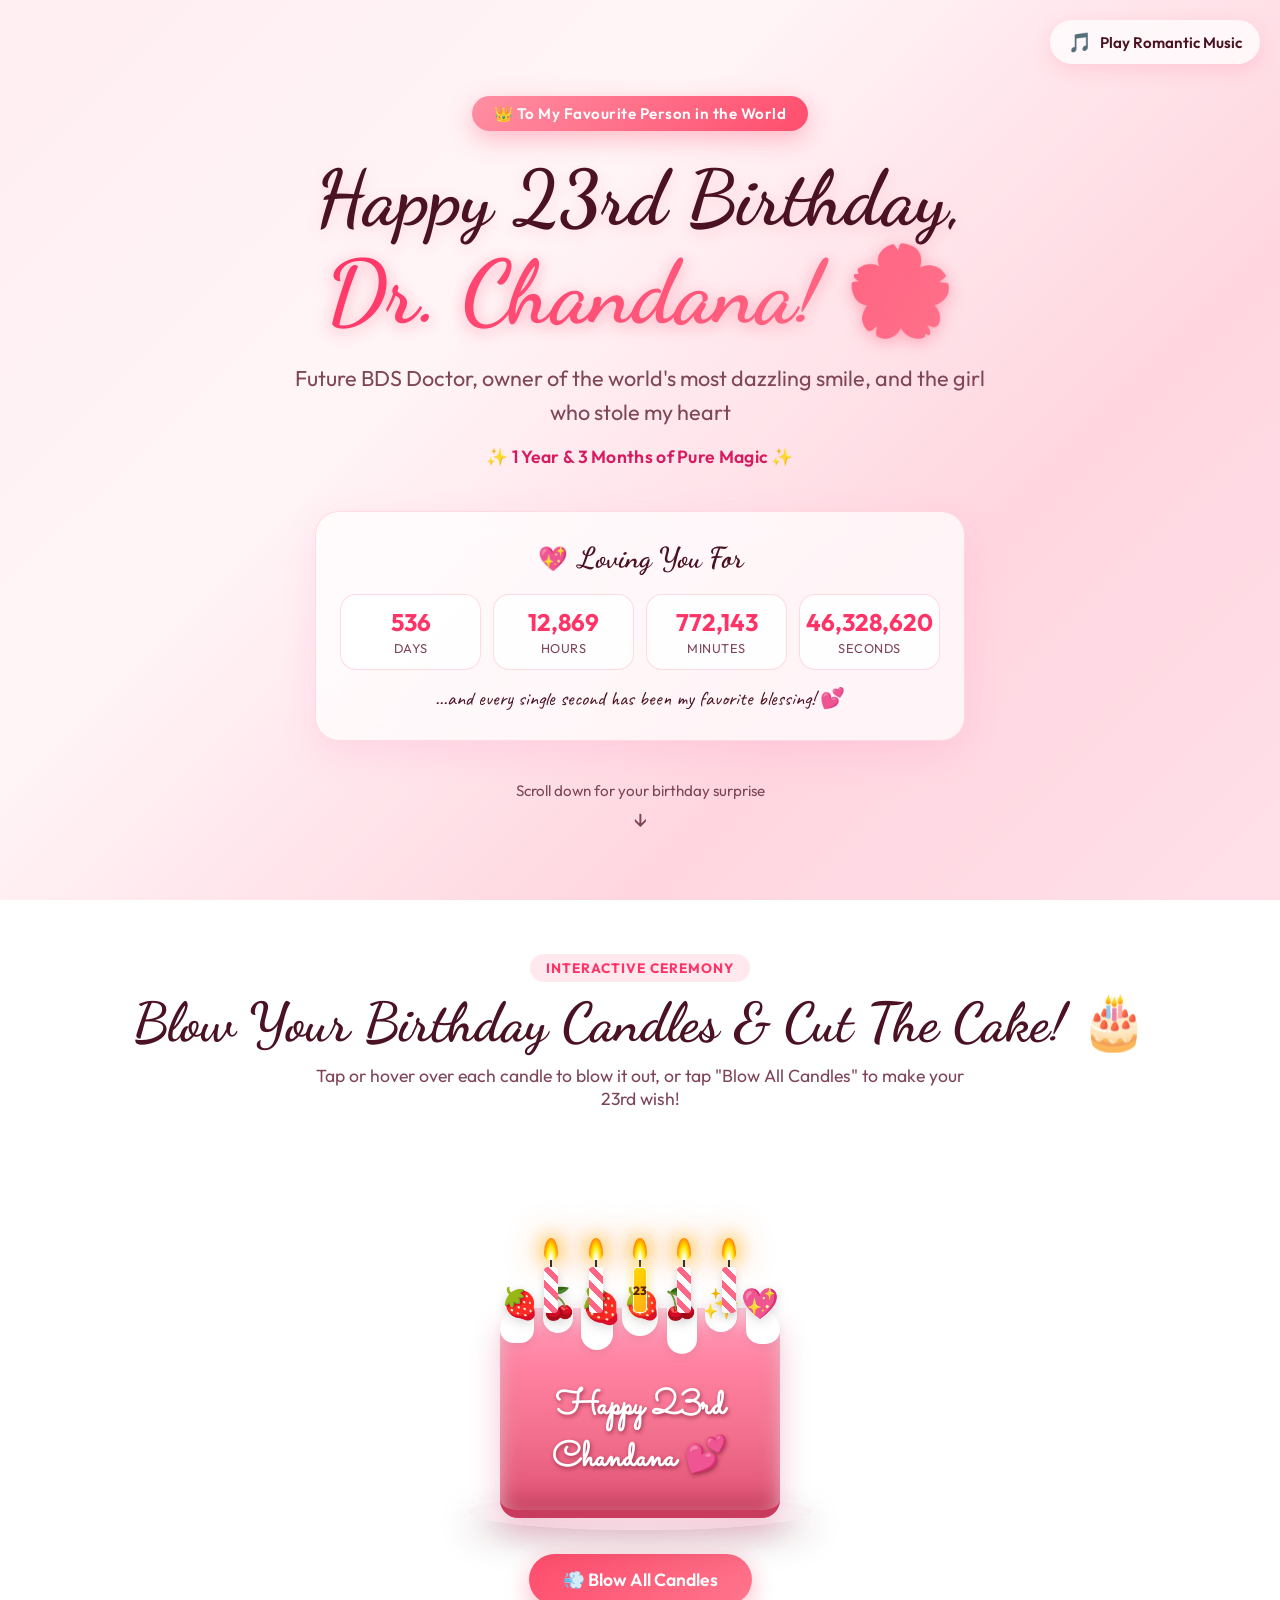
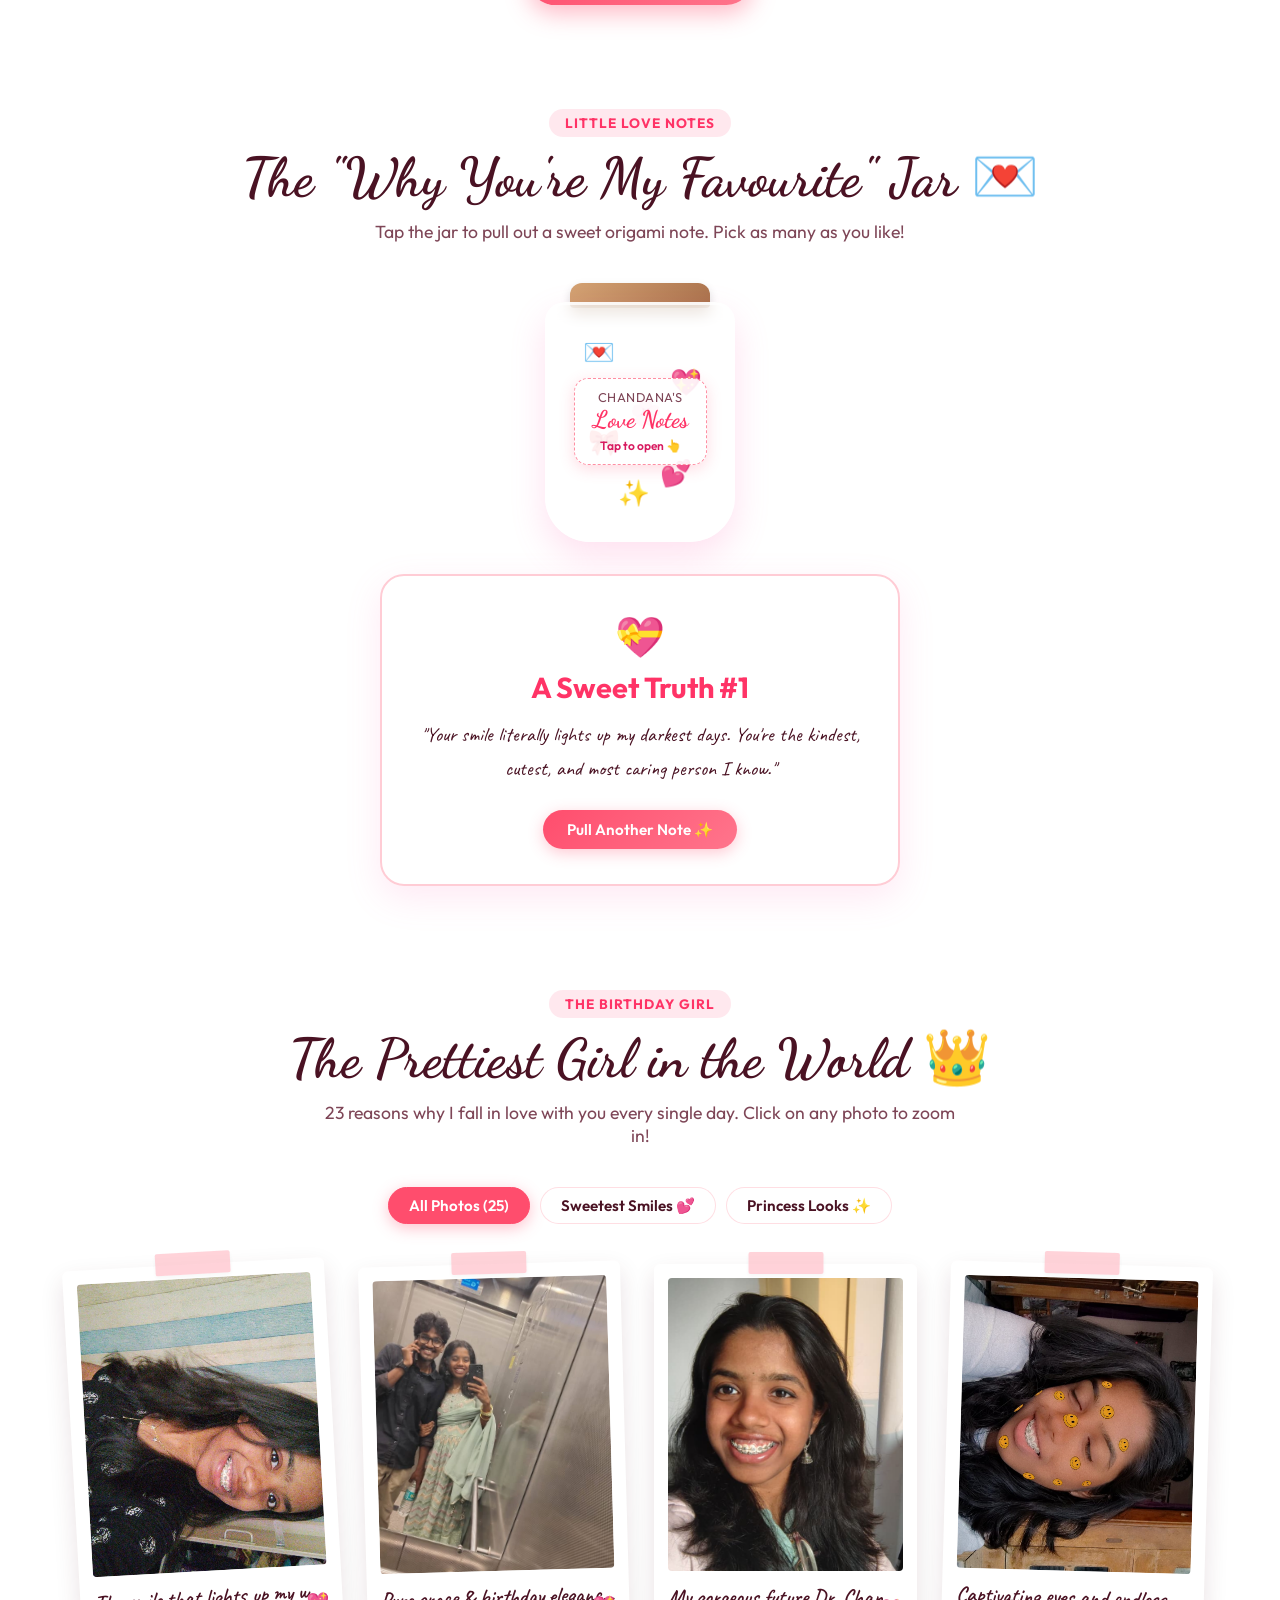
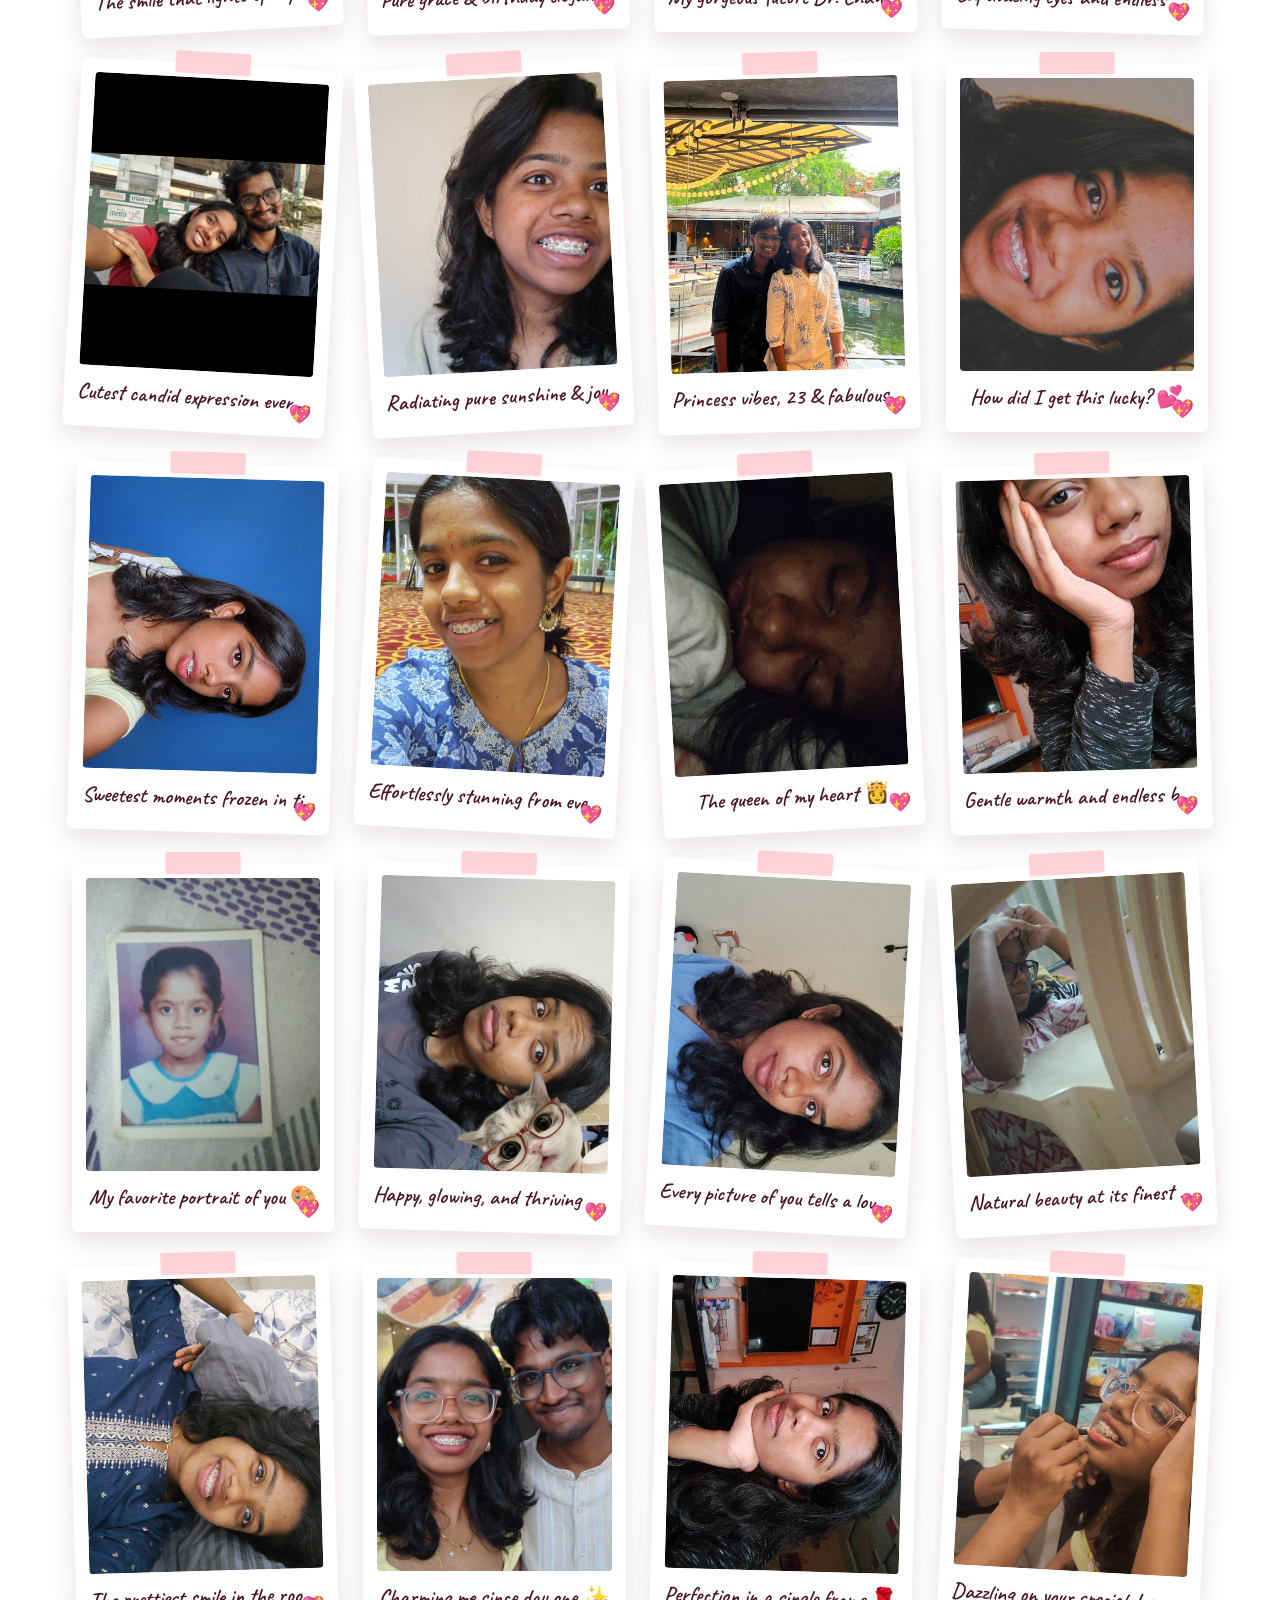
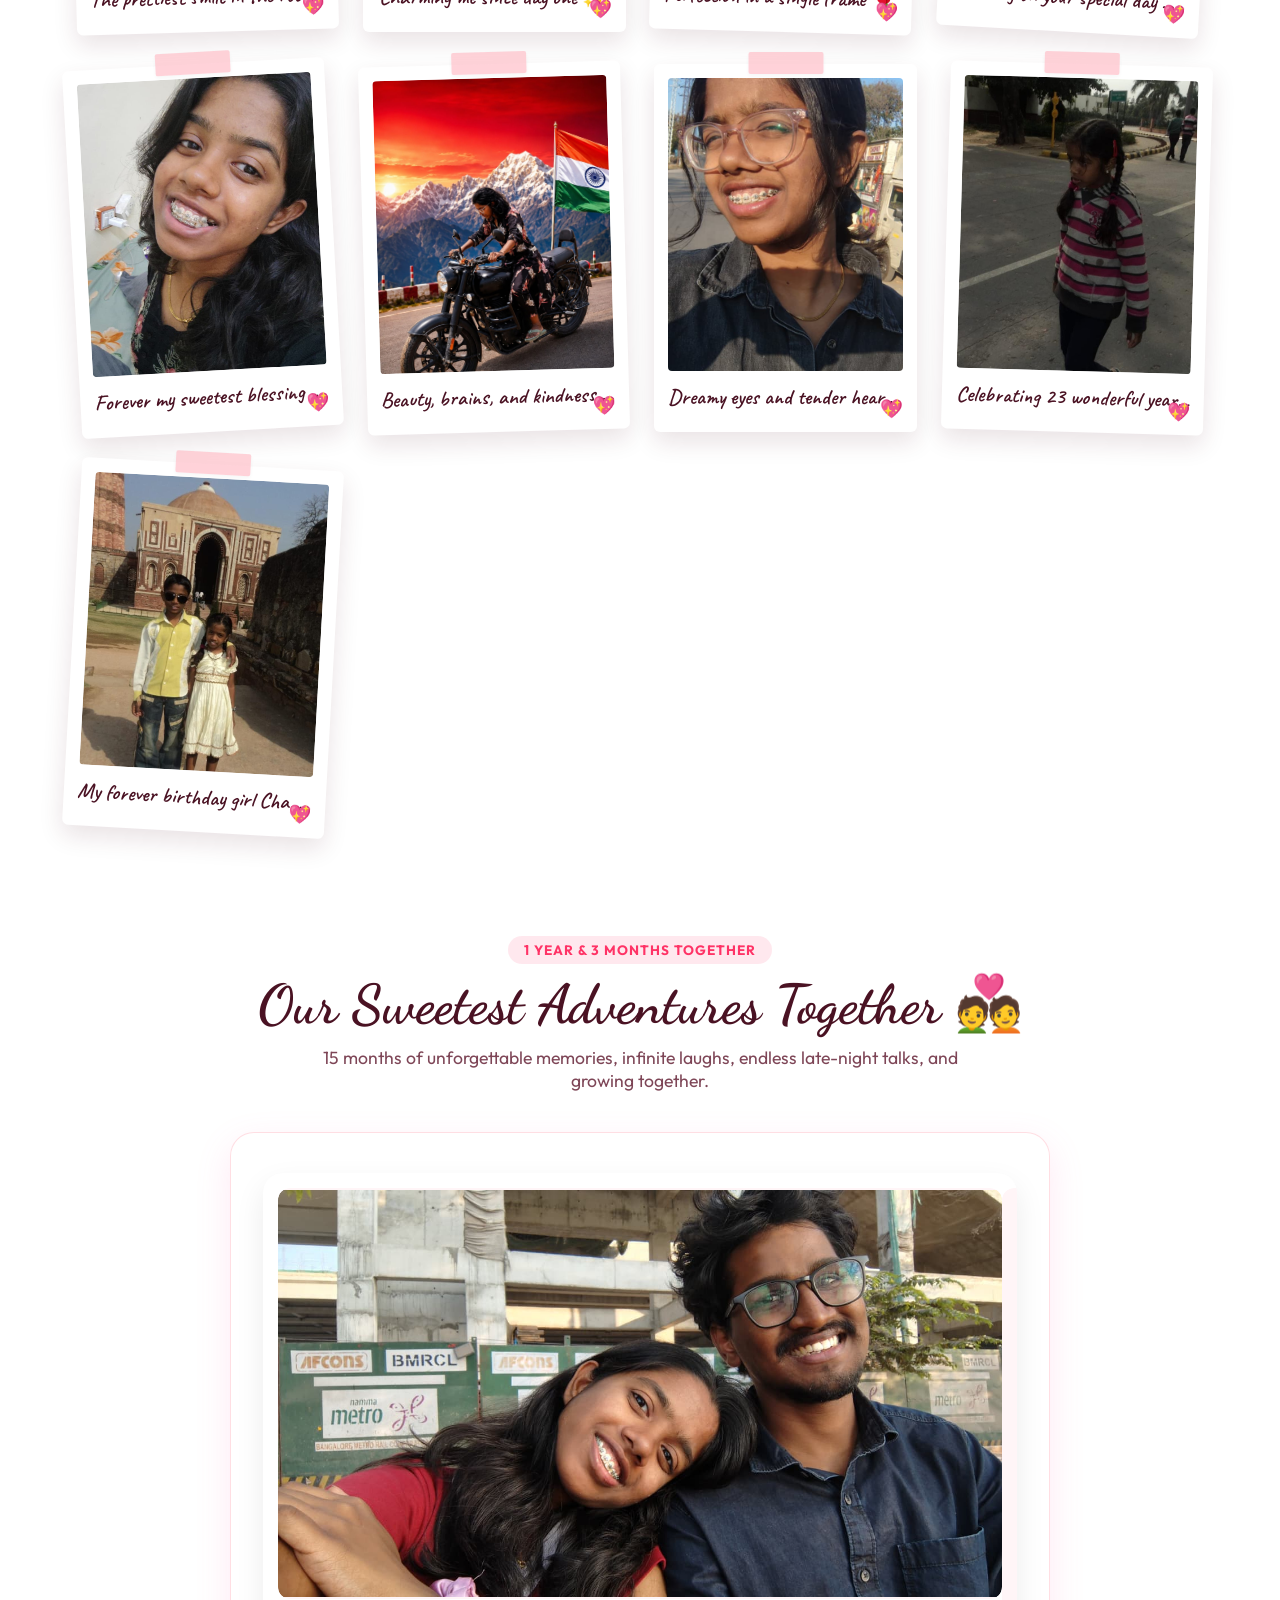
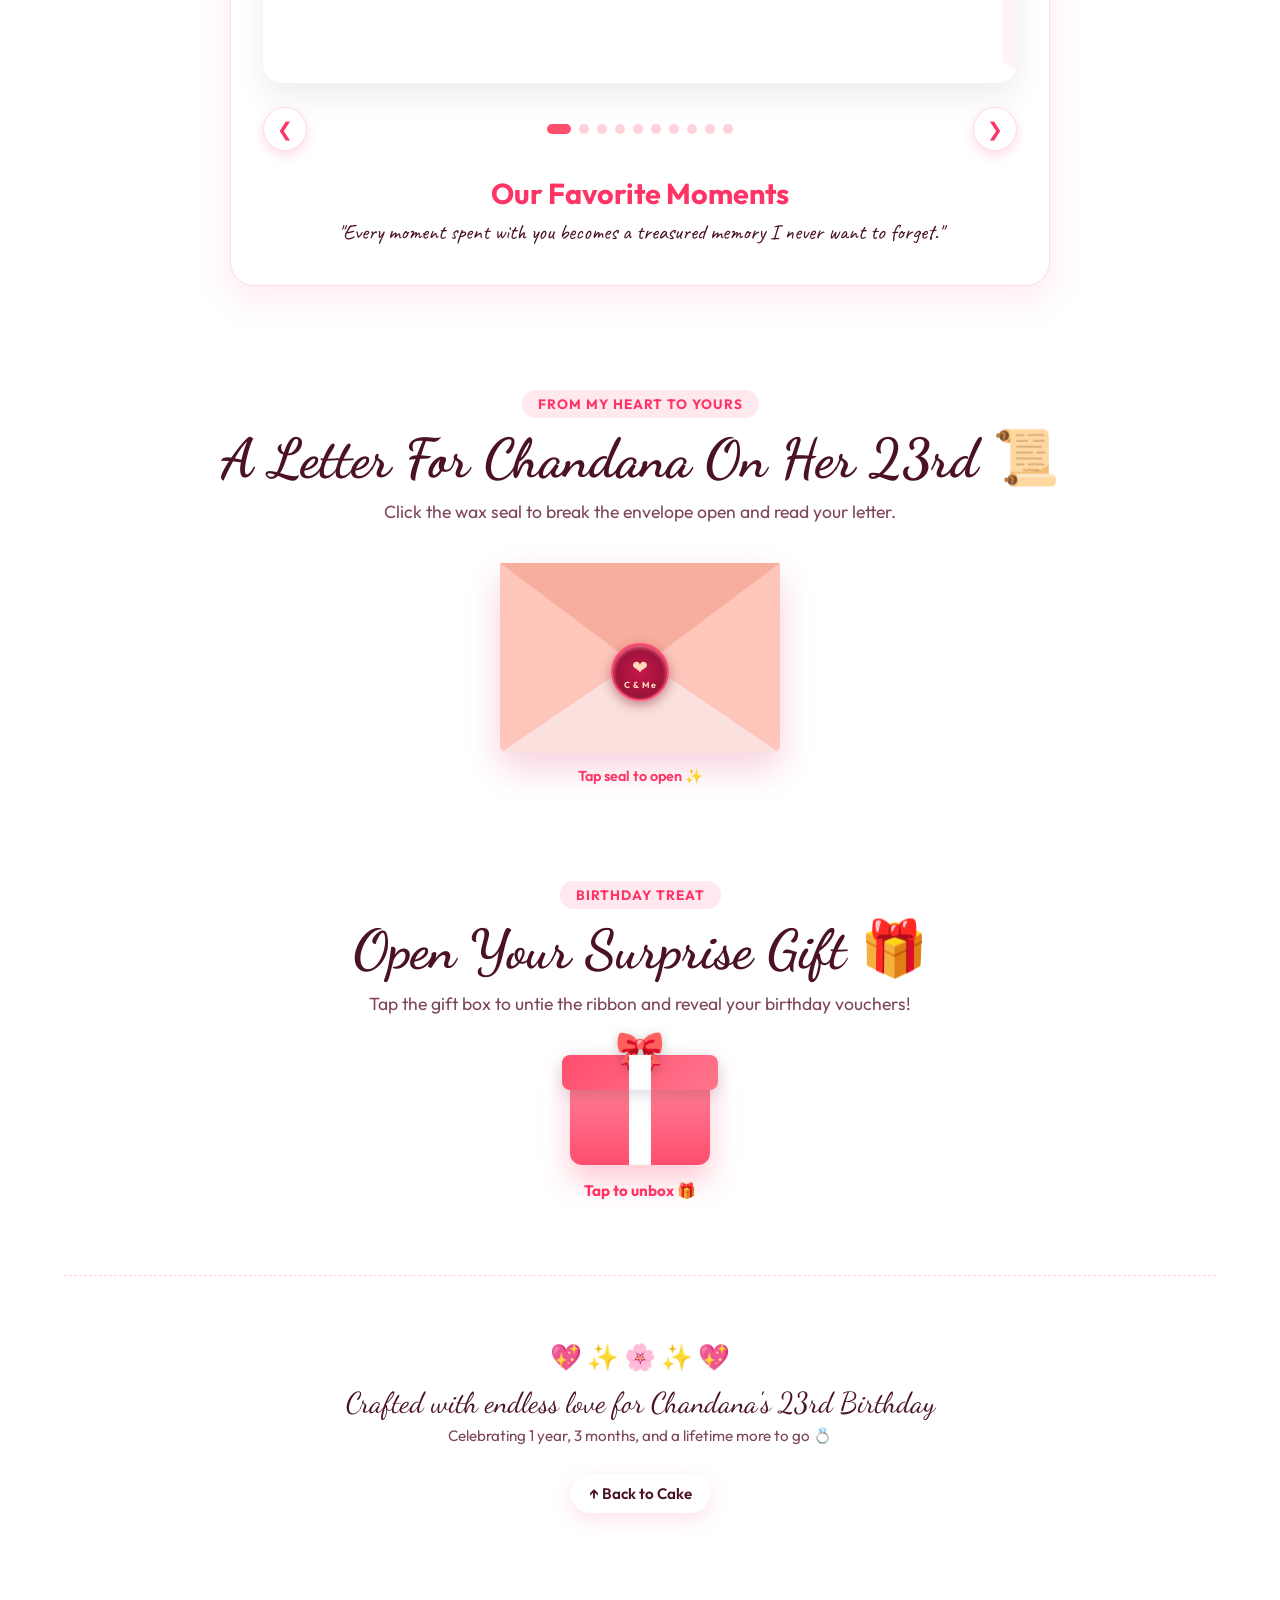
==== index.html @ 5a769150 "Add Chandana 23rd birthday interactive celebration website and assets" ====
<!DOCTYPE html>
<html lang="en">
<head>
  <meta charset="UTF-8">
  <meta name="viewport" content="width=device-width, initial-scale=1.0">
  <title>Happy 23rd Birthday Chandana! ✨ With All My Love</title>
  <meta name="description" content="A magical, romantic 23rd birthday celebration for Chandana - BDS 3rd Year, the prettiest girl with the sweetest smile.">
  <link rel="icon" href="data:image/svg+xml,<svg xmlns=%22http://www.w3.org/2000/svg%22 viewBox=%220 0 100 100%22><text y=%22.9em%22 font-size=%2290%22>🎂</text></svg>">
  
  <!-- Google Fonts for romantic typography -->
  <link rel="preconnect" href="https://fonts.googleapis.com">
  <link rel="preconnect" href="https://fonts.gstatic.com" crossorigin>
  <link href="https://fonts.googleapis.com/css2?family=Caveat:wght@600;700&family=Dancing+Script:wght@600;700&family=Outfit:wght@300;400;500;600;700&family=Sacramento&display=swap" rel="stylesheet">

  <link rel="stylesheet" href="style.css">
</head>
<body>
  <!-- Floating background particles canvas -->
  <canvas id="sparkle-canvas"></canvas>
  <canvas id="fireworks-canvas"></canvas>
  <canvas id="confetti-canvas"></canvas>

  <!-- Ambient Audio Controls -->
  <div class="audio-control-container">
    <button id="music-toggle-btn" class="glow-btn glass-pill" aria-label="Toggle Romantic Music">
      <span class="music-icon">🎵</span>
      <span id="music-btn-text">Play Romantic Music</span>
    </button>
  </div>

  <!-- Main Container -->
  <div class="page-wrapper">
    
    <!-- Hero Section -->
    <header class="hero-section text-center">
      <div class="floating-badge animate-bounce">
        <span>👑 To My Favourite Person in the World</span>
      </div>
      <h1 class="romantic-title">Happy 23rd Birthday,<br><span class="highlight-name">Dr. Chandana! 🌸</span></h1>
      <p class="subtitle">
        Future BDS Doctor, owner of the world's most dazzling smile, and the girl who stole my heart 
        <span class="together-pill">✨ 1 Year & 3 Months of Pure Magic ✨</span>
      </p>

      <!-- Love Counter -->
      <div class="counter-card glass-card">
        <div class="counter-header">
          <span class="heart-pulse">💖</span>
          <h3>Loving You For</h3>
        </div>
        <div class="counter-grid">
          <div class="counter-item">
            <span class="count-val" id="days-count">460</span>
            <span class="count-label">Days</span>
          </div>
          <div class="counter-item">
            <span class="count-val" id="hours-count">11,040</span>
            <span class="count-label">Hours</span>
          </div>
          <div class="counter-item">
            <span class="count-val" id="minutes-count">662,400</span>
            <span class="count-label">Minutes</span>
          </div>
          <div class="counter-item">
            <span class="count-val" id="seconds-count">...</span>
            <span class="count-label">Seconds</span>
          </div>
        </div>
        <p class="counter-footnote">...and every single second has been my favorite blessing! 💕</p>
      </div>

      <div class="hero-scroll-cue">
        <span>Scroll down for your birthday surprise</span>
        <div class="arrow-down">↓</div>
      </div>
    </header>

    <!-- SECTION 1: The Birthday Cake Ceremony -->
    <section id="cake-ceremony-section" class="content-section">
      <div class="section-header text-center">
        <span class="section-tag">Interactive Ceremony</span>
        <h2 class="section-title">Blow Your Birthday Candles & Cut The Cake! 🎂</h2>
        <p class="section-desc" id="cake-instruction">
          Tap or hover over each candle to blow it out, or tap "Blow All Candles" to make your 23rd wish!
        </p>
      </div>

      <div class="cake-container">
        <!-- The 3D-styled SVG Strawberry Cake -->
        <div class="cake-stage" id="cake-stage">
          <!-- Plate -->
          <div class="cake-plate"></div>
          
          <!-- Cake Base Body -->
          <div class="cake-body" id="cake-body">
            <!-- Cut slice visualization overlay -->
            <div class="cake-slice-cut" id="cake-slice-cut">
              <div class="slice-inner">
                <span class="slice-strawberry">🍓</span>
                <span class="slice-heart">💖</span>
              </div>
            </div>

            <!-- Frosting drips -->
            <div class="frosting-drips">
              <span class="drip drip-1"></span>
              <span class="drip drip-2"></span>
              <span class="drip drip-3"></span>
              <span class="drip drip-4"></span>
              <span class="drip drip-5"></span>
              <span class="drip drip-6"></span>
              <span class="drip drip-7"></span>
            </div>

            <!-- Cake cream layers and fruit toppings -->
            <div class="cake-top-decorations">
              <span class="berry b1">🍓</span>
              <span class="berry b2">🍒</span>
              <span class="berry b3">🍓</span>
              <span class="berry b4">🍓</span>
              <span class="berry b5">🍒</span>
              <span class="wafer w1">✨</span>
              <span class="wafer w2">💖</span>
            </div>

            <!-- Candles on Cake (2 and 3 candles for 23, or 5 romantic candles) -->
            <div class="candles-wrapper" id="candles-wrapper">
              <div class="candle candle-1" data-index="1" title="Tap to blow out!">
                <div class="flame" id="flame-1"></div>
                <div class="smoke" id="smoke-1"></div>
                <div class="wick"></div>
                <div class="candle-stick"></div>
              </div>
              <div class="candle candle-2" data-index="2" title="Tap to blow out!">
                <div class="flame" id="flame-2"></div>
                <div class="smoke" id="smoke-2"></div>
                <div class="wick"></div>
                <div class="candle-stick"></div>
              </div>
              <div class="candle candle-3" data-index="3" title="Tap to blow out!">
                <div class="flame" id="flame-3"></div>
                <div class="smoke" id="smoke-3"></div>
                <div class="wick"></div>
                <div class="candle-stick candle-gold">23</div>
              </div>
              <div class="candle candle-4" data-index="4" title="Tap to blow out!">
                <div class="flame" id="flame-4"></div>
                <div class="smoke" id="smoke-4"></div>
                <div class="wick"></div>
                <div class="candle-stick"></div>
              </div>
              <div class="candle candle-5" data-index="5" title="Tap to blow out!">
                <div class="flame" id="flame-5"></div>
                <div class="smoke" id="smoke-5"></div>
                <div class="wick"></div>
                <div class="candle-stick"></div>
              </div>
            </div>

            <!-- Cake Message Icing -->
            <div class="cake-icing-text">
              <span>Happy 23rd Chandana 💕</span>
            </div>
          </div>

          <!-- Interactive Knife (appears when candles are out) -->
          <div class="cake-knife" id="cake-knife">
            <div class="knife-blade"></div>
            <div class="knife-handle"></div>
            <span class="knife-tooltip">Click to cut! 🍰</span>
          </div>

          <!-- Cut Cake Slice on a little dish -->
          <div class="served-slice" id="served-slice">
            <div class="served-slice-plate">
              <div class="served-piece">🍰</div>
              <div class="served-note">For the sweetest birthday girl! ✨</div>
            </div>
          </div>
        </div>

        <!-- Action Controls -->
        <div class="cake-actions text-center">
          <button id="blow-candles-btn" class="glow-btn romantic-btn">
            💨 Blow All Candles
          </button>
          <button id="cut-cake-btn" class="glow-btn romantic-btn hidden">
            🔪 Cut A Slice of Cake!
          </button>
          <button id="replay-ceremony-btn" class="secondary-btn hidden">
            🔄 Relive The Cake Cut
          </button>
        </div>

        <!-- Celebration banner (shows after cutting cake) -->
        <div class="celebration-banner glass-card hidden" id="celebration-banner">
          <div class="banner-sparkle">🎉 🥳 🎂 🥂 ✨</div>
          <h3>HAPPY 23rd BIRTHDAY, MY GORGEOUS CHANDANA!</h3>
          <p>
            May your 23rd year be filled with top BDS distinctions, easy root canals, unlimited chocolates,
            and an endless flood of happiness and love from me! 💖
          </p>
          <div class="wish-toast">
            <span class="toast-heart">💌</span>
            <em>"Your smile is the brightest thing I've ever seen, Dr. Chandana!"</em>
          </div>
        </div>
      </div>
    </section>

    <!-- SECTION 2: Reasons Why I Love You - Interactive Love Jar -->
    <section class="content-section">
      <div class="section-header text-center">
        <span class="section-tag">Little Love Notes</span>
        <h2 class="section-title">The "Why You're My Favourite" Jar 💌</h2>
        <p class="section-desc">
          Tap the jar to pull out a sweet origami note. Pick as many as you like!
        </p>
      </div>

      <div class="love-jar-container">
        <div class="jar-wrapper" id="love-jar" title="Click me to pull a love note!">
          <div class="jar-lid"></div>
          <div class="jar-body glass-card">
            <div class="floating-origamis">
              <span class="folded-note n1">💌</span>
              <span class="folded-note n2">💖</span>
              <span class="folded-note n3">🎀</span>
              <span class="folded-note n4">💕</span>
              <span class="folded-note n5">✨</span>
              <span class="folded-note n6">🌸</span>
            </div>
            <div class="jar-label">
              <span>Chandana's</span>
              <strong>Love Notes</strong>
              <small>Tap to open 👆</small>
            </div>
          </div>
        </div>

        <!-- Revealed Love Card -->
        <div class="revealed-note-card glass-card" id="revealed-note-card">
          <div class="note-card-icon">💝</div>
          <h4 id="note-card-title">A Sweet Truth #1</h4>
          <p id="note-card-text">
            "Your smile literally lights up my darkest days. You're the kindest, cutest, and most caring person I know."
          </p>
          <button id="next-note-btn" class="glow-btn romantic-btn-small">Pull Another Note ✨</button>
        </div>
      </div>
    </section>

    <!-- SECTION 3: The Birthday Queen Gallery (Her 25 Photos) -->
    <section class="content-section">
      <div class="section-header text-center">
        <span class="section-tag">The Birthday Girl</span>
        <h2 class="section-title">The Prettiest Girl in the World 👑</h2>
        <p class="section-desc">
          23 reasons why I fall in love with you every single day. Click on any photo to zoom in!
        </p>
      </div>

      <!-- Filter / View Controls -->
      <div class="gallery-controls text-center">
        <button class="filter-chip active" data-filter="all">All Photos (25)</button>
        <button class="filter-chip" data-filter="favorites">Sweetest Smiles 💕</button>
        <button class="filter-chip" data-filter="glamour">Princess Looks ✨</button>
      </div>

      <!-- Her Photo Grid (Polaroid Style) -->
      <div class="polaroid-grid" id="her-photo-grid">
        <!-- Dynamically injected via JavaScript for smooth staggered animations and captions -->
      </div>
    </section>

    <!-- SECTION 4: Our Love Story Scrapbook (The 'us' couple photos) -->
    <section class="content-section scrapbook-section">
      <div class="section-header text-center">
        <span class="section-tag">1 Year & 3 Months Together</span>
        <h2 class="section-title">Our Sweetest Adventures Together 💑</h2>
        <p class="section-desc">
          15 months of unforgettable memories, infinite laughs, endless late-night talks, and growing together.
        </p>
      </div>

      <div class="scrapbook-container glass-card">
        <div class="scrapbook-slider-wrapper">
          <div class="scrapbook-track" id="couple-photo-track">
            <!-- Dynamically populated with us/ folder photos -->
          </div>
        </div>

        <div class="slider-nav">
          <button id="slider-prev-btn" class="nav-arrow" aria-label="Previous Memory">❮</button>
          <div class="slider-dots" id="slider-dots"></div>
          <button id="slider-next-btn" class="nav-arrow" aria-label="Next Memory">❯</button>
        </div>

        <div class="memory-caption-box text-center">
          <h4 id="memory-caption-title">Our Favorite Moments</h4>
          <p id="memory-caption-text">"Every moment spent with you becomes a treasured memory I never want to forget."</p>
        </div>
      </div>
    </section>

    <!-- SECTION 5: Romantic Love Letter with Wax Seal -->
    <section class="content-section">
      <div class="section-header text-center">
        <span class="section-tag">From My Heart To Yours</span>
        <h2 class="section-title">A Letter For Chandana On Her 23rd 📜</h2>
        <p class="section-desc">Click the wax seal to break the envelope open and read your letter.</p>
      </div>

      <div class="envelope-container">
        <!-- The Closed Envelope -->
        <div class="envelope-wrapper" id="envelope-wrapper">
          <div class="envelope-back"></div>
          <div class="envelope-flap" id="envelope-flap"></div>
          <div class="wax-seal" id="wax-seal" title="Tap to unseal!">
            <span>❤</span>
            <small>C &amp; Me</small>
          </div>
          <div class="envelope-pocket"></div>
          <div class="envelope-hint">Tap seal to open ✨</div>
        </div>

        <!-- The Unfolded Letter Paper -->
        <div class="letter-paper glass-card hidden" id="letter-paper">
          <div class="letter-decorations">
            <span class="letter-stamp">🌸 BDS Queen</span>
            <span class="letter-date">September 18th • 23rd Birthday</span>
          </div>
          <div class="letter-body">
            <h3>My Dearest Chandana,</h3>
            <p>
              Happy 23rd Birthday, my love! Seeing you grow, chase your BDS dreams with so much passion, 
              and smile through long study hours makes me so proud of you every single day.
            </p>
            <p>
              It feels like just yesterday we began this journey, and here we are—<strong>1 year and 3 months</strong> 
              of holding hands, sharing meals, comforting each other, and laughing at the silliest things. 
              You bring a warmth into my life that no one else ever could.
            </p>
            <p>
              They say dentists know how to fix teeth, but you have this magical gift of fixing my bad days 
              with just a single glance or sweet voice note. You are compassionate, hardworking, stunningly gorgeous, 
              and the greatest gift I could ever ask for.
            </p>
            <p>
              On your 23rd birthday, I wish you all the success in your 3rd year BDS, painless exams, patient smiles, 
              and the happiest memories ahead. I promise to always stand by you, cheer the loudest for you, and love 
              you more than yesterday, but less than tomorrow.
            </p>
            <div class="letter-sign-off">
              <p>Forever and always yours,</p>
              <div class="signature">With All My Heart 💕</div>
            </div>
          </div>
        </div>
      </div>
    </section>

    <!-- SECTION 6: The Virtual Birthday Gift Box -->
    <section class="content-section">
      <div class="section-header text-center">
        <span class="section-tag">Birthday Treat</span>
        <h2 class="section-title">Open Your Surprise Gift 🎁</h2>
        <p class="section-desc">Tap the gift box to untie the ribbon and reveal your birthday vouchers!</p>
      </div>

      <div class="gift-box-container text-center">
        <div class="gift-box" id="gift-box" title="Tap to open!">
          <div class="gift-lid" id="gift-lid">
            <div class="gift-bow">🎀</div>
            <div class="lid-ribbon"></div>
          </div>
          <div class="gift-base">
            <div class="base-ribbon"></div>
            <div class="gift-sparkles-inside">✨</div>
          </div>
          <div class="gift-tap-hint">Tap to unbox 🎁</div>
        </div>

        <!-- Revealed Birthday Vouchers -->
        <div class="vouchers-grid hidden" id="vouchers-grid">
          <div class="voucher-card glass-card">
            <div class="voucher-badge">VOUCHER #1</div>
            <h4>Unlimited Warm Hugs &amp; Cuddles 🤗</h4>
            <p>Valid anytime Chandana feels stressed, tired after dental clinics, or just needs love. Never expires!</p>
            <span class="redeemed-tag">Activated Forever 💖</span>
          </div>
          <div class="voucher-card glass-card">
            <div class="voucher-badge">VOUCHER #2</div>
            <h4>Romantic Candlelight Dinner Date 🕯️</h4>
            <p>Your favorite restaurant, favorite dessert, and zero interruptions. Just you and me celebrating you!</p>
            <span class="redeemed-tag">Ready to Claim 🍷</span>
          </div>
          <div class="voucher-card glass-card">
            <div class="voucher-badge">VOUCHER #3</div>
            <h4>Personal Study Break Butler ☕</h4>
            <p>Late night BDS revision snacks, coffee runs, back massages, and patient listener on command.</p>
            <span class="redeemed-tag">Always Available 🩺</span>
          </div>
        </div>
      </div>
    </section>

    <!-- Footer -->
    <footer class="romantic-footer text-center">
      <div class="footer-hearts">💖 ✨ 🌸 ✨ 💖</div>
      <p>Crafted with endless love for Chandana's 23rd Birthday</p>
      <small>Celebrating 1 year, 3 months, and a lifetime more to go 💍</small>
      <div class="back-to-top">
        <button id="back-to-top-btn" class="glow-btn glass-pill">↑ Back to Cake</button>
      </div>
    </footer>
  </div>

  <!-- Fullscreen Photo Lightbox Modal -->
  <div class="lightbox-modal" id="lightbox-modal" aria-hidden="true">
    <div class="lightbox-overlay" id="lightbox-overlay"></div>
    <div class="lightbox-content">
      <button class="lightbox-close" id="lightbox-close" aria-label="Close photo">×</button>
      <div class="lightbox-img-wrapper">
        <img id="lightbox-img" src="" alt="Chandana's Photo">
      </div>
      <div class="lightbox-caption" id="lightbox-caption">
        <h3>Chandana</h3>
        <p>My beautiful girl</p>
      </div>
      <div class="lightbox-actions">
        <button id="lightbox-prev" class="lightbox-nav-btn">❮</button>
        <button id="lightbox-heart-btn" class="lightbox-heart-btn">Send Love 💖</button>
        <button id="lightbox-next" class="lightbox-nav-btn">❯</button>
      </div>
    </div>
  </div>

  <script src="app.js"></script>
</body>
</html>
---- style.css ----
/* ==========================================================================
   CHANDANA'S 23RD BIRTHDAY - ROMANTIC LUXURY THEME
   Palette: Blushing Rose, Strawberry Cream, Champagne Gold & Deep Berry
   ========================================================================== */

:root {
  --primary-pink: #ff6584;
  --soft-pink: #ff8fa3;
  --blush-light: #fff0f3;
  --blush-medium: #ffe3e8;
  --rose-gold: #c58882;
  --deep-berry: #4a1223;
  --text-muted: #7e4657;
  --cream-white: #fffcfd;
  --gold-accent: #f39c12;
  --cake-base: #f7d1ba;
  --cake-cream: #fff7f2;
  --cake-icing: #ff6b8b;
  --glass-bg: rgba(255, 255, 255, 0.72);
  --glass-border: rgba(255, 182, 193, 0.45);
  --glass-shadow: 0 12px 35px rgba(255, 105, 180, 0.15);
  --transition: all 0.35s cubic-bezier(0.25, 1, 0.5, 1);
}

* {
  margin: 0;
  padding: 0;
  box-sizing: border-box;
}

html {
  scroll-behavior: smooth;
}

body {
  font-family: 'Outfit', -apple-system, BlinkMacSystemFont, sans-serif;
  background: linear-gradient(135deg, #ffeef2 0%, #fff5f7 35%, #ffd6e0 70%, #ffe0e9 100%);
  color: var(--deep-berry);
  min-height: 100vh;
  overflow-x: hidden;
  position: relative;
  background-attachment: fixed;
}

/* Background particle and canvas layers */
#sparkle-canvas,
#fireworks-canvas,
#confetti-canvas {
  position: fixed;
  top: 0;
  left: 0;
  width: 100vw;
  height: 100vh;
  pointer-events: none;
  z-index: 100;
}

#sparkle-canvas {
  z-index: 2;
}
#confetti-canvas {
  z-index: 999;
}
#fireworks-canvas {
  z-index: 998;
}

/* Typography styles */
h1, h2, h3, .handwritten {
  font-family: 'Dancing Script', cursive;
}

.text-center {
  text-align: center;
}

/* Audio control pill button */
.audio-control-container {
  position: fixed;
  top: 20px;
  right: 20px;
  z-index: 1050;
}

.glass-pill {
  display: inline-flex;
  align-items: center;
  gap: 8px;
  padding: 10px 18px;
  background: var(--glass-bg);
  backdrop-filter: blur(16px);
  -webkit-backdrop-filter: blur(16px);
  border: 1.5px solid var(--glass-border);
  border-radius: 50px;
  color: var(--deep-berry);
  font-size: 0.95rem;
  font-weight: 600;
  cursor: pointer;
  box-shadow: 0 6px 20px rgba(255, 105, 140, 0.2);
  transition: var(--transition);
}

.glass-pill:hover {
  transform: translateY(-2px) scale(1.03);
  box-shadow: 0 10px 25px rgba(255, 105, 140, 0.35);
  background: #ffffff;
}

.music-icon {
  font-size: 1.2rem;
  animation: pulse-spin 3s infinite ease-in-out;
}

@keyframes pulse-spin {
  0% { transform: rotate(0deg) scale(1); }
  50% { transform: rotate(15deg) scale(1.15); }
  100% { transform: rotate(0deg) scale(1); }
}

/* Page layout wrapper */
.page-wrapper {
  max-width: 1200px;
  margin: 0 auto;
  padding: 2rem 1.5rem 5rem;
  position: relative;
  z-index: 10;
}

/* -------------------------------------------------------------
   Hero Section
   ------------------------------------------------------------- */
.hero-section {
  padding: 4rem 1rem 3rem;
  position: relative;
}

.floating-badge {
  display: inline-block;
  padding: 8px 22px;
  background: linear-gradient(135deg, #ff8fa3, #ff4d6d);
  color: #ffffff;
  border-radius: 50px;
  font-size: 0.95rem;
  font-weight: 600;
  letter-spacing: 0.5px;
  box-shadow: 0 8px 25px rgba(255, 77, 109, 0.35);
  margin-bottom: 1.5rem;
  animation: float-gentle 3.5s ease-in-out infinite;
}

@keyframes float-gentle {
  0%, 100% { transform: translateY(0); }
  50% { transform: translateY(-8px); }
}

.romantic-title {
  font-size: clamp(2.8rem, 6vw, 4.8rem);
  font-weight: 700;
  line-height: 1.15;
  color: var(--deep-berry);
  text-shadow: 0 4px 15px rgba(255, 100, 130, 0.2);
  margin-bottom: 1rem;
}

.highlight-name {
  background: linear-gradient(120deg, #ff3366, #ff758c);
  -webkit-background-clip: text;
  -webkit-text-fill-color: transparent;
  display: inline-block;
  font-size: 1.15em;
  filter: drop-shadow(0 2px 8px rgba(255, 100, 130, 0.3));
}

.subtitle {
  font-size: clamp(1.1rem, 2.5vw, 1.35rem);
  color: var(--text-muted);
  max-width: 720px;
  margin: 0 auto 2.5rem;
  line-height: 1.6;
}

.together-pill {
  display: block;
  margin-top: 0.8rem;
  font-weight: 600;
  color: #d81b60;
  font-size: 1.1rem;
  letter-spacing: 0.3px;
}

/* Glass Card Component */
.glass-card {
  background: var(--glass-bg);
  backdrop-filter: blur(14px);
  -webkit-backdrop-filter: blur(14px);
  border: 1.5px solid var(--glass-border);
  border-radius: 24px;
  box-shadow: var(--glass-shadow);
  transition: var(--transition);
}

.glass-card:hover {
  box-shadow: 0 16px 40px rgba(255, 105, 180, 0.25);
}

/* Love Counter Card */
.counter-card {
  max-width: 650px;
  margin: 0 auto;
  padding: 1.8rem 1.5rem;
  position: relative;
  overflow: hidden;
}

.counter-header {
  display: flex;
  align-items: center;
  justify-content: center;
  gap: 10px;
  margin-bottom: 1.2rem;
}

.counter-header h3 {
  font-size: 1.8rem;
  color: var(--deep-berry);
}

.heart-pulse {
  display: inline-block;
  font-size: 1.5rem;
  animation: heartbeat 1.5s infinite;
}

@keyframes heartbeat {
  0% { transform: scale(1); }
  14% { transform: scale(1.25); }
  28% { transform: scale(1); }
  42% { transform: scale(1.25); }
  70% { transform: scale(1); }
}

.counter-grid {
  display: grid;
  grid-template-columns: repeat(4, 1fr);
  gap: 12px;
}

.counter-item {
  background: rgba(255, 255, 255, 0.85);
  padding: 12px 6px;
  border-radius: 16px;
  border: 1px solid rgba(255, 182, 193, 0.5);
}

.count-val {
  display: block;
  font-size: 1.5rem;
  font-weight: 700;
  color: #ff3366;
}

.count-label {
  font-size: 0.8rem;
  text-transform: uppercase;
  letter-spacing: 0.5px;
  color: var(--text-muted);
}

.counter-footnote {
  margin-top: 1rem;
  font-family: 'Caveat', cursive;
  font-size: 1.25rem;
  color: var(--deep-berry);
}

.hero-scroll-cue {
  margin-top: 2.5rem;
  color: var(--text-muted);
  font-size: 0.95rem;
  display: flex;
  flex-direction: column;
  align-items: center;
  gap: 6px;
}

.arrow-down {
  font-size: 1.4rem;
  animation: bounce-arrow 2s infinite;
}

@keyframes bounce-arrow {
  0%, 20%, 50%, 80%, 100% { transform: translateY(0); }
  40% { transform: translateY(8px); }
  60% { transform: translateY(4px); }
}

/* -------------------------------------------------------------
   Common Section Styles
   ------------------------------------------------------------- */
.content-section {
  padding: 4.5rem 0 2rem;
  position: relative;
}

.section-tag {
  display: inline-block;
  padding: 5px 16px;
  background: rgba(255, 105, 140, 0.15);
  color: #ff3366;
  border-radius: 50px;
  font-size: 0.85rem;
  font-weight: 700;
  text-transform: uppercase;
  letter-spacing: 1px;
  margin-bottom: 0.5rem;
}

.section-title {
  font-size: clamp(2.3rem, 4.5vw, 3.4rem);
  color: var(--deep-berry);
  margin-bottom: 0.6rem;
}

.section-desc {
  font-size: 1.1rem;
  color: var(--text-muted);
  max-width: 650px;
  margin: 0 auto 2.5rem;
}

/* Buttons */
.glow-btn {
  border: none;
  cursor: pointer;
  font-family: inherit;
  font-weight: 600;
  transition: var(--transition);
}

.romantic-btn {
  padding: 14px 34px;
  font-size: 1.1rem;
  border-radius: 50px;
  background: linear-gradient(135deg, #ff4d6d, #ff758c);
  color: #ffffff;
  box-shadow: 0 8px 25px rgba(255, 77, 109, 0.4);
}

.romantic-btn:hover {
  transform: translateY(-3px) scale(1.03);
  box-shadow: 0 12px 30px rgba(255, 77, 109, 0.55);
}

.secondary-btn {
  padding: 12px 28px;
  background: rgba(255, 255, 255, 0.85);
  color: var(--deep-berry);
  border: 1.5px solid var(--glass-border);
  border-radius: 50px;
  font-family: inherit;
  font-weight: 600;
  font-size: 1rem;
  cursor: pointer;
  transition: var(--transition);
}

.secondary-btn:hover {
  background: #ffffff;
  transform: translateY(-2px);
}

.hidden {
  display: none !important;
}

/* -------------------------------------------------------------
   THE INTERACTIVE BIRTHDAY CAKE CEREMONY
   ------------------------------------------------------------- */
.cake-container {
  max-width: 680px;
  margin: 0 auto;
  position: relative;
  display: flex;
  flex-direction: column;
  align-items: center;
}

.cake-stage {
  position: relative;
  width: 360px;
  height: 380px;
  margin: 0 auto 1.5rem;
  display: flex;
  justify-content: center;
  align-items: flex-end;
}

/* Porcelain Cake Plate */
.cake-plate {
  position: absolute;
  bottom: 0;
  width: 350px;
  height: 40px;
  background: radial-gradient(ellipse at center, #ffffff 40%, #f0e6e8 100%);
  border-radius: 50%;
  box-shadow: 0 15px 35px rgba(74, 18, 35, 0.18), inset 0 2px 4px #ffffff;
  z-index: 1;
}

/* 3D Cake Body */
.cake-body {
  position: relative;
  width: 280px;
  height: 210px;
  background: linear-gradient(to bottom, #ff9ebb 0%, #ff80a0 30%, #f47290 60%, #e05273 100%);
  border-radius: 28px 28px 18px 18px;
  box-shadow: inset 0 10px 20px rgba(255, 255, 255, 0.6), 
              inset 0 -12px 20px rgba(120, 20, 45, 0.25),
              0 12px 30px rgba(216, 27, 96, 0.25);
  z-index: 2;
  margin-bottom: 12px;
  border-bottom: 8px solid #c93b5c;
  overflow: visible;
  transition: transform 0.4s ease;
}

/* Frosting Drips hanging from cake top */
.frosting-drips {
  position: absolute;
  top: 0;
  left: 0;
  width: 100%;
  height: 45px;
  display: flex;
  justify-content: space-between;
  pointer-events: none;
}

.drip {
  width: 32px;
  background: #ffffff;
  border-radius: 0 0 18px 18px;
  box-shadow: 0 4px 8px rgba(0, 0, 0, 0.05);
}

.drip-1 { height: 35px; width: 34px; border-top-left-radius: 28px; }
.drip-2 { height: 25px; width: 30px; }
.drip-3 { height: 42px; width: 32px; }
.drip-4 { height: 28px; width: 36px; }
.drip-5 { height: 46px; width: 30px; }
.drip-6 { height: 24px; width: 32px; }
.drip-7 { height: 36px; width: 34px; border-top-right-radius: 28px; }

/* Cake Top Strawberries and decorations */
.cake-top-decorations {
  position: absolute;
  top: -24px;
  left: 0;
  width: 100%;
  display: flex;
  justify-content: space-around;
  font-size: 1.9rem;
  z-index: 5;
  filter: drop-shadow(0 3px 6px rgba(0, 0, 0, 0.15));
}

.berry, .wafer {
  display: inline-block;
  animation: gentle-wobble 3s infinite ease-in-out;
}
.b1 { animation-delay: 0.1s; }
.b2 { animation-delay: 0.4s; }
.b3 { animation-delay: 0.7s; font-size: 2.1rem; }
.b4 { animation-delay: 1.0s; }
.b5 { animation-delay: 1.3s; }

@keyframes gentle-wobble {
  0%, 100% { transform: translateY(0) rotate(0deg); }
  50% { transform: translateY(-4px) rotate(4deg); }
}

/* Cake Message in frosting */
.cake-icing-text {
  position: absolute;
  bottom: 25px;
  width: 100%;
  text-align: center;
  font-family: 'Sacramento', cursive;
  font-size: 2.2rem;
  color: #ffffff;
  text-shadow: 1px 2px 4px rgba(110, 15, 40, 0.6);
  font-weight: 700;
  pointer-events: none;
}

/* Candles Wrapper */
.candles-wrapper {
  position: absolute;
  top: -85px;
  left: 0;
  width: 100%;
  height: 90px;
  display: flex;
  justify-content: space-evenly;
  align-items: flex-end;
  padding: 0 18px;
  z-index: 10;
}

.candle {
  position: relative;
  width: 22px;
  height: 75px;
  cursor: pointer;
  display: flex;
  flex-direction: column;
  align-items: center;
  transition: transform 0.2s ease;
}

.candle:hover {
  transform: scale(1.1);
}

.candle-stick {
  width: 14px;
  height: 52px;
  background: repeating-linear-gradient(
    45deg,
    #ffffff,
    #ffffff 6px,
    #ff6584 6px,
    #ff6584 12px
  );
  border-radius: 4px;
  box-shadow: 0 4px 8px rgba(0, 0, 0, 0.15);
}

.candle-gold {
  background: linear-gradient(135deg, #ffd700, #ffae19);
  color: #592500;
  font-size: 0.75rem;
  font-weight: 800;
  display: flex;
  align-items: center;
  justify-content: center;
  box-shadow: 0 0 10px rgba(255, 215, 0, 0.6);
  border: 1px solid #ffffff;
}

.wick {
  width: 2px;
  height: 8px;
  background: #333333;
}

/* Candle Flame */
.flame {
  width: 14px;
  height: 24px;
  background: radial-gradient(ellipse at bottom, #ffffff 10%, #ffe600 45%, #ff4500 90%);
  border-radius: 50% 50% 35% 35% / 70% 70% 30% 30%;
  box-shadow: 0 0 18px #ffb300, 0 0 35px #ff7700;
  animation: flicker 0.6s infinite alternate ease-in-out;
  transform-origin: bottom center;
}

@keyframes flicker {
  0% { transform: scale(1) rotate(-2deg); opacity: 0.95; }
  25% { transform: scale(1.06, 0.95) rotate(2deg); opacity: 1; }
  50% { transform: scale(0.95, 1.05) rotate(-1deg); opacity: 0.9; }
  75% { transform: scale(1.05, 1) rotate(1deg); opacity: 1; }
  100% { transform: scale(1.02, 1.04) rotate(-2deg); opacity: 0.96; }
}

/* Candle Extinguished Smoke */
.candle.blown .flame {
  display: none;
}

.smoke {
  position: absolute;
  top: -15px;
  width: 10px;
  height: 10px;
  background: rgba(180, 180, 180, 0.6);
  border-radius: 50%;
  opacity: 0;
  pointer-events: none;
}

.candle.blown .smoke {
  animation: smoke-rise 1.4s ease-out forwards;
}

@keyframes smoke-rise {
  0% { transform: translateY(0) scale(0.6); opacity: 0.8; }
  50% { transform: translateY(-25px) translateX(8px) scale(1.8); opacity: 0.4; }
  100% { transform: translateY(-50px) translateX(-12px) scale(2.8); opacity: 0; }
}

/* Interactive Knife Element */
.cake-knife {
  position: absolute;
  top: 60px;
  right: -25px;
  width: 80px;
  height: 140px;
  z-index: 50;
  cursor: pointer;
  display: none;
  filter: drop-shadow(0 8px 16px rgba(0, 0, 0, 0.25));
  animation: knife-bob 1.5s infinite ease-in-out;
}

.cake-knife.visible {
  display: block;
}

@keyframes knife-bob {
  0%, 100% { transform: translateY(0) rotate(-15deg); }
  50% { transform: translateY(-12px) rotate(-10deg); }
}

.knife-blade {
  width: 22px;
  height: 85px;
  background: linear-gradient(135deg, #ffffff 30%, #d8d8d8 70%, #9e9e9e 100%);
  border-radius: 0 15px 4px 4px;
  clip-path: polygon(0 0, 100% 15%, 85% 100%, 0% 100%);
}

.knife-handle {
  width: 18px;
  height: 45px;
  background: linear-gradient(to bottom, #d4a373, #8c5324);
  border-radius: 4px;
  margin-top: -2px;
  box-shadow: inset 0 0 5px rgba(0, 0, 0, 0.4);
}

.knife-tooltip {
  position: absolute;
  top: -28px;
  right: -30px;
  background: #ff3366;
  color: #fff;
  font-size: 0.8rem;
  font-weight: 700;
  padding: 4px 10px;
  border-radius: 20px;
  white-space: nowrap;
  box-shadow: 0 4px 12px rgba(255, 51, 102, 0.4);
  animation: pulse-tip 1.2s infinite;
}

@keyframes pulse-tip {
  0%, 100% { transform: scale(1); }
  50% { transform: scale(1.1); }
}

/* Slicing Animation on Knife & Cake */
.cake-knife.cutting {
  animation: cut-motion 1.2s cubic-bezier(0.4, 0, 0.2, 1) forwards;
}

@keyframes cut-motion {
  0% { transform: translateY(0) rotate(-15deg); }
  40% { transform: translateY(80px) translateX(-50px) rotate(0deg); }
  70% { transform: translateY(120px) translateX(-80px) rotate(15deg); }
  100% { transform: translateY(60px) translateX(-120px) rotate(-25deg); opacity: 0; }
}

/* Cake cut gap */
.cake-slice-cut {
  position: absolute;
  top: 0;
  right: 40px;
  width: 70px;
  height: 100%;
  background: rgba(255, 240, 243, 0.95);
  clip-path: polygon(50% 0%, 100% 100%, 0% 100%);
  opacity: 0;
  transform: scale(0.8);
  transition: all 0.8s cubic-bezier(0.34, 1.56, 0.64, 1);
  z-index: 4;
}

.cake-body.sliced .cake-slice-cut {
  opacity: 1;
  transform: scale(1);
}

/* Served Slice on plate */
.served-slice {
  position: absolute;
  bottom: -20px;
  left: -80px;
  opacity: 0;
  transform: scale(0.3) rotate(-15deg);
  transition: all 0.9s cubic-bezier(0.34, 1.56, 0.64, 1);
  z-index: 20;
  pointer-events: none;
}

.served-slice.active {
  opacity: 1;
  transform: scale(1) rotate(0deg);
}

.served-slice-plate {
  background: #ffffff;
  padding: 12px 18px;
  border-radius: 20px;
  box-shadow: 0 15px 30px rgba(0, 0, 0, 0.15);
  border: 2px solid #ffccd5;
  text-align: center;
}

.served-piece {
  font-size: 3.2rem;
  animation: float-gentle 2.5s infinite ease-in-out;
}

.served-note {
  font-family: 'Caveat', cursive;
  font-size: 1.15rem;
  color: #ff3366;
  font-weight: 700;
}

/* Celebration banner */
.celebration-banner {
  margin-top: 2rem;
  padding: 2.2rem 2rem;
  text-align: center;
  max-width: 620px;
  border: 2px solid #ff8fa3;
  animation: zoom-pop 0.6s cubic-bezier(0.175, 0.885, 0.32, 1.275);
}

@keyframes zoom-pop {
  0% { transform: scale(0.7); opacity: 0; }
  100% { transform: scale(1); opacity: 1; }
}

.banner-sparkle {
  font-size: 2.2rem;
  margin-bottom: 0.6rem;
}

.celebration-banner h3 {
  font-size: clamp(1.8rem, 3.5vw, 2.5rem);
  color: #ff1493;
  margin-bottom: 0.8rem;
}

.celebration-banner p {
  font-size: 1.15rem;
  line-height: 1.6;
  color: var(--deep-berry);
}

.wish-toast {
  margin-top: 1.2rem;
  padding: 10px 16px;
  background: rgba(255, 255, 255, 0.8);
  border-radius: 12px;
  display: inline-flex;
  align-items: center;
  gap: 8px;
  font-family: 'Caveat', cursive;
  font-size: 1.35rem;
  color: #c2185b;
}

/* -------------------------------------------------------------
   LOVE JAR SECTION
   ------------------------------------------------------------- */
.love-jar-container {
  display: flex;
  flex-direction: column;
  align-items: center;
  gap: 2rem;
  max-width: 650px;
  margin: 0 auto;
}

.jar-wrapper {
  position: relative;
  width: 200px;
  cursor: pointer;
  transition: var(--transition);
}

.jar-wrapper:hover {
  transform: scale(1.06) rotate(2deg);
}

.jar-lid {
  width: 140px;
  height: 25px;
  background: linear-gradient(135deg, #d4a373, #a9714b);
  border-radius: 12px 12px 4px 4px;
  margin: 0 auto;
  box-shadow: 0 4px 10px rgba(0, 0, 0, 0.15);
  border-bottom: 3px solid #8c5324;
}

.jar-body {
  width: 190px;
  height: 240px;
  margin: -6px auto 0;
  border-radius: 20px 20px 45px 45px;
  background: rgba(255, 255, 255, 0.55);
  backdrop-filter: blur(8px);
  border: 3px solid rgba(255, 255, 255, 0.8);
  box-shadow: 0 15px 35px rgba(255, 105, 180, 0.2), inset 0 0 25px rgba(255, 255, 255, 0.6);
  position: relative;
  overflow: hidden;
  display: flex;
  align-items: center;
  justify-content: center;
}

.floating-origamis {
  position: absolute;
  width: 100%;
  height: 100%;
  pointer-events: none;
}

.folded-note {
  position: absolute;
  font-size: 1.6rem;
  animation: origami-float 4s infinite ease-in-out;
}

.n1 { top: 30px; left: 35px; animation-delay: 0s; }
.n2 { top: 60px; right: 30px; animation-delay: 0.7s; }
.n3 { top: 120px; left: 40px; animation-delay: 1.3s; }
.n4 { bottom: 50px; right: 40px; animation-delay: 2.1s; }
.n5 { bottom: 30px; left: 70px; animation-delay: 1.7s; }
.n6 { top: 90px; right: 70px; animation-delay: 2.6s; }

@keyframes origami-float {
  0%, 100% { transform: translateY(0) rotate(0deg); }
  50% { transform: translateY(-8px) rotate(15deg); }
}

.jar-label {
  background: rgba(255, 255, 255, 0.9);
  padding: 10px 18px;
  border-radius: 14px;
  text-align: center;
  box-shadow: 0 4px 15px rgba(255, 77, 109, 0.2);
  border: 1px dashed #ff8fa3;
  z-index: 5;
}

.jar-label span {
  display: block;
  font-size: 0.8rem;
  color: var(--text-muted);
  text-transform: uppercase;
  letter-spacing: 0.5px;
}

.jar-label strong {
  font-family: 'Dancing Script', cursive;
  font-size: 1.5rem;
  color: #ff3366;
  display: block;
}

.jar-label small {
  font-size: 0.75rem;
  color: #d81b60;
  font-weight: 600;
}

/* Revealed Note Card */
.revealed-note-card {
  width: 100%;
  max-width: 520px;
  padding: 2.2rem 2rem;
  text-align: center;
  border: 2px solid #ffccd5;
  transition: var(--transition);
  position: relative;
}

.note-card-icon {
  font-size: 2.5rem;
  margin-bottom: 0.5rem;
}

.revealed-note-card h4 {
  font-size: 1.8rem;
  color: #ff3366;
  margin-bottom: 0.8rem;
}

.revealed-note-card p {
  font-size: 1.25rem;
  line-height: 1.7;
  font-family: 'Caveat', cursive;
  color: var(--deep-berry);
  margin-bottom: 1.5rem;
}

.romantic-btn-small {
  padding: 10px 24px;
  font-size: 0.95rem;
  border-radius: 50px;
  background: linear-gradient(135deg, #ff4d6d, #ff758c);
  color: #ffffff;
  box-shadow: 0 4px 15px rgba(255, 77, 109, 0.3);
}

/* -------------------------------------------------------------
   POLAROID PHOTO GALLERY (HER PHOTOS)
   ------------------------------------------------------------- */
.gallery-controls {
  display: flex;
  justify-content: center;
  gap: 10px;
  margin-bottom: 2.5rem;
  flex-wrap: wrap;
}

.filter-chip {
  padding: 8px 20px;
  border: 1.5px solid var(--glass-border);
  background: rgba(255, 255, 255, 0.7);
  border-radius: 50px;
  font-family: inherit;
  font-size: 0.95rem;
  font-weight: 600;
  color: var(--deep-berry);
  cursor: pointer;
  transition: var(--transition);
}

.filter-chip.active,
.filter-chip:hover {
  background: #ff4d6d;
  color: #ffffff;
  border-color: #ff4d6d;
  box-shadow: 0 4px 15px rgba(255, 77, 109, 0.35);
}

.polaroid-grid {
  display: grid;
  grid-template-columns: repeat(auto-fill, minmax(240px, 1fr));
  gap: 2rem 1.8rem;
  padding: 0 0.5rem;
}

.polaroid-card {
  background: #ffffff;
  padding: 14px 14px 22px;
  border-radius: 6px;
  box-shadow: 0 10px 25px rgba(74, 18, 35, 0.12);
  transition: all 0.4s cubic-bezier(0.25, 1, 0.5, 1);
  position: relative;
  cursor: pointer;
  text-align: center;
}

/* Washi tape on top of polaroid */
.polaroid-card::before {
  content: '';
  position: absolute;
  top: -12px;
  left: 50%;
  transform: translateX(-50%);
  width: 75px;
  height: 22px;
  background: rgba(255, 182, 193, 0.7);
  box-shadow: 0 2px 5px rgba(0, 0, 0, 0.05);
  border-radius: 2px;
  z-index: 2;
  opacity: 0.85;
}

.polaroid-card:hover {
  transform: translateY(-8px) scale(1.04) rotate(0deg) !important;
  box-shadow: 0 18px 40px rgba(255, 77, 109, 0.25);
  z-index: 10;
}

.polaroid-img-wrapper {
  width: 100%;
  aspect-ratio: 4 / 5;
  overflow: hidden;
  border-radius: 4px;
  background: #f7f0f2;
  margin-bottom: 12px;
}

.polaroid-img-wrapper img {
  width: 100%;
  height: 100%;
  object-fit: cover;
  transition: transform 0.5s ease;
}

.polaroid-card:hover .polaroid-img-wrapper img {
  transform: scale(1.08);
}

.polaroid-caption {
  font-family: 'Caveat', cursive;
  font-size: 1.35rem;
  color: var(--deep-berry);
  margin-top: 4px;
  font-weight: 600;
  white-space: nowrap;
  overflow: hidden;
  text-overflow: ellipsis;
}

.polaroid-heart-btn {
  position: absolute;
  bottom: 12px;
  right: 14px;
  background: none;
  border: none;
  font-size: 1.15rem;
  cursor: pointer;
  transition: transform 0.2s ease;
}

.polaroid-heart-btn:hover {
  transform: scale(1.3);
}

/* -------------------------------------------------------------
   SCRAPBOOK SLIDER (OUR COUPLE PHOTOS - US/)
   ------------------------------------------------------------- */
.scrapbook-container {
  max-width: 820px;
  margin: 0 auto;
  padding: 2.5rem 2rem;
  position: relative;
}

.scrapbook-slider-wrapper {
  overflow: hidden;
  border-radius: 20px;
  box-shadow: 0 12px 30px rgba(0, 0, 0, 0.08);
  background: #ffffff;
  padding: 15px;
}

.scrapbook-track {
  display: flex;
  transition: transform 0.5s cubic-bezier(0.25, 1, 0.5, 1);
}

.scrapbook-slide {
  min-width: 100%;
  display: flex;
  flex-direction: column;
  align-items: center;
}

.scrapbook-img-box {
  width: 100%;
  max-height: 480px;
  border-radius: 12px;
  overflow: hidden;
  position: relative;
}

.scrapbook-img-box img {
  width: 100%;
  height: 100%;
  max-height: 480px;
  object-fit: contain;
  background: #fff5f7;
  border-radius: 12px;
}

.slider-nav {
  display: flex;
  justify-content: space-between;
  align-items: center;
  margin-top: 1.5rem;
}

.nav-arrow {
  width: 44px;
  height: 44px;
  border-radius: 50%;
  border: 1.5px solid var(--glass-border);
  background: #ffffff;
  color: #ff3366;
  font-size: 1.2rem;
  cursor: pointer;
  box-shadow: 0 4px 12px rgba(255, 77, 109, 0.2);
  transition: var(--transition);
  display: flex;
  align-items: center;
  justify-content: center;
}

.nav-arrow:hover {
  background: #ff4d6d;
  color: #ffffff;
  transform: scale(1.1);
}

.slider-dots {
  display: flex;
  gap: 8px;
}

.dot {
  width: 10px;
  height: 10px;
  border-radius: 50%;
  background: rgba(255, 77, 109, 0.25);
  cursor: pointer;
  transition: var(--transition);
}

.dot.active {
  width: 24px;
  border-radius: 12px;
  background: #ff4d6d;
}

.memory-caption-box {
  margin-top: 1.5rem;
}

.memory-caption-box h4 {
  font-size: 1.8rem;
  color: #ff3366;
  margin-bottom: 0.4rem;
}

.memory-caption-box p {
  font-family: 'Caveat', cursive;
  font-size: 1.35rem;
  color: var(--deep-berry);
}

/* -------------------------------------------------------------
   ROMANTIC LOVE LETTER WITH WAX SEAL
   ------------------------------------------------------------- */
.envelope-container {
  display: flex;
  flex-direction: column;
  align-items: center;
  max-width: 680px;
  margin: 0 auto;
  position: relative;
}

.envelope-wrapper {
  position: relative;
  width: 280px;
  height: 190px;
  background: #fcd5ce;
  border-radius: 8px;
  box-shadow: 0 15px 35px rgba(216, 27, 96, 0.2);
  cursor: pointer;
  margin-bottom: 1.5rem;
  transition: transform 0.3s ease;
}

.envelope-wrapper:hover {
  transform: translateY(-5px);
}

.envelope-flap {
  position: absolute;
  top: 0;
  left: 0;
  border-left: 140px solid transparent;
  border-right: 140px solid transparent;
  border-top: 105px solid #f8ad9d;
  transform-origin: top;
  transition: transform 0.6s ease;
  z-index: 3;
}

.wax-seal {
  position: absolute;
  top: 80px;
  left: 50%;
  transform: translateX(-50%);
  width: 58px;
  height: 58px;
  background: radial-gradient(circle, #c9184a, #800f2f);
  border-radius: 50%;
  display: flex;
  flex-direction: column;
  align-items: center;
  justify-content: center;
  color: #ffd7ba;
  font-size: 1.2rem;
  box-shadow: 0 4px 12px rgba(128, 15, 47, 0.45), inset 0 2px 4px #ff758f;
  z-index: 10;
  border: 2px solid #ff4d6d;
  cursor: pointer;
  transition: transform 0.2s ease;
}

.wax-seal:hover {
  transform: translateX(-50%) scale(1.1);
}

.wax-seal small {
  font-size: 0.55rem;
  font-weight: 700;
  letter-spacing: 0.5px;
}

.envelope-pocket {
  position: absolute;
  bottom: 0;
  left: 0;
  width: 0;
  height: 0;
  border-left: 140px solid #fec5bb;
  border-right: 140px solid #fec5bb;
  border-bottom: 95px solid #fae1dd;
  border-top: 95px solid transparent;
  border-radius: 0 0 8px 8px;
  z-index: 2;
}

.envelope-hint {
  position: absolute;
  bottom: -32px;
  width: 100%;
  text-align: center;
  font-size: 0.9rem;
  font-weight: 600;
  color: #ff3366;
}

/* Unfolded Letter Paper */
.letter-paper {
  width: 100%;
  padding: 3rem 2.5rem;
  background: #fffdfa;
  border: 2px solid #ffe5ec;
  position: relative;
  box-shadow: 0 20px 45px rgba(255, 77, 109, 0.18);
  animation: unfold-paper 0.7s cubic-bezier(0.16, 1, 0.3, 1) forwards;
}

@keyframes unfold-paper {
  0% { transform: translateY(-40px) scale(0.85); opacity: 0; }
  100% { transform: translateY(0) scale(1); opacity: 1; }
}

.letter-decorations {
  display: flex;
  justify-content: space-between;
  align-items: center;
  border-bottom: 1.5px dashed #ffccd5;
  padding-bottom: 12px;
  margin-bottom: 1.8rem;
  font-size: 0.9rem;
  color: var(--text-muted);
}

.letter-stamp {
  background: #ffe3e8;
  padding: 4px 12px;
  border-radius: 4px;
  font-weight: 700;
  color: #ff3366;
  border: 1px dashed #ff4d6d;
}

.letter-body h3 {
  font-size: 2.4rem;
  color: #ff3366;
  margin-bottom: 1.2rem;
}

.letter-body p {
  font-size: 1.15rem;
  line-height: 1.85;
  color: #3b1923;
  margin-bottom: 1.2rem;
}

.letter-sign-off {
  margin-top: 2rem;
  text-align: right;
}

.letter-sign-off p {
  font-family: 'Caveat', cursive;
  font-size: 1.5rem;
  margin-bottom: 0.3rem;
}

.signature {
  font-family: 'Dancing Script', cursive;
  font-size: 2.2rem;
  color: #ff3366;
  font-weight: 700;
}

/* -------------------------------------------------------------
   VIRTUAL BIRTHDAY GIFT BOX & VOUCHERS
   ------------------------------------------------------------- */
.gift-box-container {
  display: flex;
  flex-direction: column;
  align-items: center;
  gap: 2rem;
  max-width: 820px;
  margin: 0 auto;
}

.gift-box {
  position: relative;
  width: 140px;
  height: 140px;
  cursor: pointer;
  transition: transform 0.3s ease;
}

.gift-box:hover {
  transform: scale(1.08);
}

.gift-lid {
  position: absolute;
  top: 0;
  left: -8px;
  width: 156px;
  height: 35px;
  background: linear-gradient(135deg, #ff4d6d, #ff758c);
  border-radius: 8px;
  box-shadow: 0 4px 15px rgba(0, 0, 0, 0.15);
  z-index: 5;
  transition: transform 0.6s cubic-bezier(0.34, 1.56, 0.64, 1);
}

.gift-bow {
  position: absolute;
  top: -30px;
  left: 50%;
  transform: translateX(-50%);
  font-size: 2.5rem;
  filter: drop-shadow(0 2px 6px rgba(0, 0, 0, 0.2));
}

.gift-base {
  position: absolute;
  bottom: 0;
  left: 0;
  width: 140px;
  height: 110px;
  background: linear-gradient(to bottom, #ff8fa3, #ff4d6d);
  border-radius: 0 0 12px 12px;
  box-shadow: 0 15px 30px rgba(255, 77, 109, 0.3);
  position: relative;
  overflow: hidden;
}

.base-ribbon, .lid-ribbon {
  position: absolute;
  left: 50%;
  transform: translateX(-50%);
  width: 22px;
  height: 100%;
  background: #ffffff;
  box-shadow: inset 0 0 5px rgba(0, 0, 0, 0.05);
}

.gift-box.opened .gift-lid {
  transform: translateY(-80px) rotate(-25deg);
  opacity: 0.7;
}

.gift-tap-hint {
  margin-top: 1rem;
  font-weight: 700;
  color: #ff3366;
  font-size: 0.95rem;
}

.vouchers-grid {
  display: grid;
  grid-template-columns: repeat(auto-fit, minmax(230px, 1fr));
  gap: 1.5rem;
  width: 100%;
  animation: zoom-pop 0.6s ease;
}

.voucher-card {
  padding: 1.8rem 1.4rem;
  text-align: left;
  position: relative;
  border-left: 6px solid #ff4d6d;
}

.voucher-badge {
  font-size: 0.75rem;
  font-weight: 800;
  color: #ff4d6d;
  letter-spacing: 1px;
  margin-bottom: 0.6rem;
}

.voucher-card h4 {
  font-size: 1.25rem;
  color: var(--deep-berry);
  margin-bottom: 0.6rem;
  font-family: 'Outfit', sans-serif;
  font-weight: 700;
}

.voucher-card p {
  font-size: 0.95rem;
  color: var(--text-muted);
  line-height: 1.5;
  margin-bottom: 1.2rem;
}

.redeemed-tag {
  display: inline-block;
  padding: 4px 12px;
  background: #e8f5e9;
  color: #2e7d32;
  border-radius: 20px;
  font-size: 0.8rem;
  font-weight: 700;
}

/* -------------------------------------------------------------
   LIGHTBOX MODAL
   ------------------------------------------------------------- */
.lightbox-modal {
  position: fixed;
  top: 0;
  left: 0;
  width: 100vw;
  height: 100vh;
  display: none;
  align-items: center;
  justify-content: center;
  z-index: 2000;
}

.lightbox-modal.active {
  display: flex;
}

.lightbox-overlay {
  position: absolute;
  top: 0;
  left: 0;
  width: 100%;
  height: 100%;
  background: rgba(40, 10, 20, 0.85);
  backdrop-filter: blur(12px);
  -webkit-backdrop-filter: blur(12px);
}

.lightbox-content {
  position: relative;
  max-width: 90vw;
  max-height: 90vh;
  z-index: 10;
  display: flex;
  flex-direction: column;
  align-items: center;
  animation: zoom-pop 0.35s ease;
}

.lightbox-close {
  position: absolute;
  top: -45px;
  right: 0;
  background: none;
  border: none;
  color: #ffffff;
  font-size: 2.5rem;
  cursor: pointer;
  line-height: 1;
}

.lightbox-img-wrapper {
  max-height: 65vh;
  max-width: 85vw;
  overflow: hidden;
  border-radius: 12px;
  box-shadow: 0 20px 40px rgba(0, 0, 0, 0.4);
}

.lightbox-img-wrapper img {
  max-height: 65vh;
  max-width: 85vw;
  object-fit: contain;
  display: block;
}

.lightbox-caption {
  text-align: center;
  color: #ffffff;
  margin-top: 1rem;
}

.lightbox-caption h3 {
  font-size: 1.8rem;
  color: #ff8fa3;
}

.lightbox-caption p {
  font-family: 'Caveat', cursive;
  font-size: 1.35rem;
  color: #ffd6e0;
}

.lightbox-actions {
  display: flex;
  align-items: center;
  gap: 1.5rem;
  margin-top: 1rem;
}

.lightbox-nav-btn {
  background: rgba(255, 255, 255, 0.2);
  border: 1px solid rgba(255, 255, 255, 0.3);
  color: #fff;
  width: 44px;
  height: 44px;
  border-radius: 50%;
  font-size: 1.2rem;
  cursor: pointer;
  transition: var(--transition);
}

.lightbox-nav-btn:hover {
  background: #ff4d6d;
}

.lightbox-heart-btn {
  background: linear-gradient(135deg, #ff4d6d, #ff758c);
  color: #fff;
  border: none;
  padding: 8px 20px;
  border-radius: 30px;
  font-weight: 700;
  font-size: 0.95rem;
  cursor: pointer;
  box-shadow: 0 4px 15px rgba(255, 77, 109, 0.4);
  transition: transform 0.2s ease;
}

.lightbox-heart-btn:hover {
  transform: scale(1.1);
}

/* -------------------------------------------------------------
   FOOTER
   ------------------------------------------------------------- */
.romantic-footer {
  padding: 4rem 1rem 2rem;
  border-top: 1.5px dashed rgba(255, 105, 180, 0.3);
  margin-top: 3rem;
}

.footer-hearts {
  font-size: 1.6rem;
  margin-bottom: 0.8rem;
}

.romantic-footer p {
  font-family: 'Dancing Script', cursive;
  font-size: 1.8rem;
  color: var(--deep-berry);
}

.romantic-footer small {
  display: block;
  margin-top: 0.4rem;
  color: var(--text-muted);
  font-size: 0.95rem;
}

.back-to-top {
  margin-top: 1.8rem;
}

/* -------------------------------------------------------------
   RESPONSIVE ADJUSTMENTS
   ------------------------------------------------------------- */
@media (max-width: 768px) {
  .counter-grid {
    grid-template-columns: repeat(2, 1fr);
  }
  .cake-stage {
    width: 300px;
    height: 330px;
  }
  .cake-body {
    width: 240px;
    height: 180px;
  }
  .cake-plate {
    width: 290px;
  }
  .polaroid-grid {
    grid-template-columns: repeat(2, 1fr);
    gap: 1.2rem;
  }
  .letter-paper {
    padding: 2rem 1.4rem;
  }
}

@media (max-width: 480px) {
  .polaroid-grid {
    grid-template-columns: 1fr;
  }
}
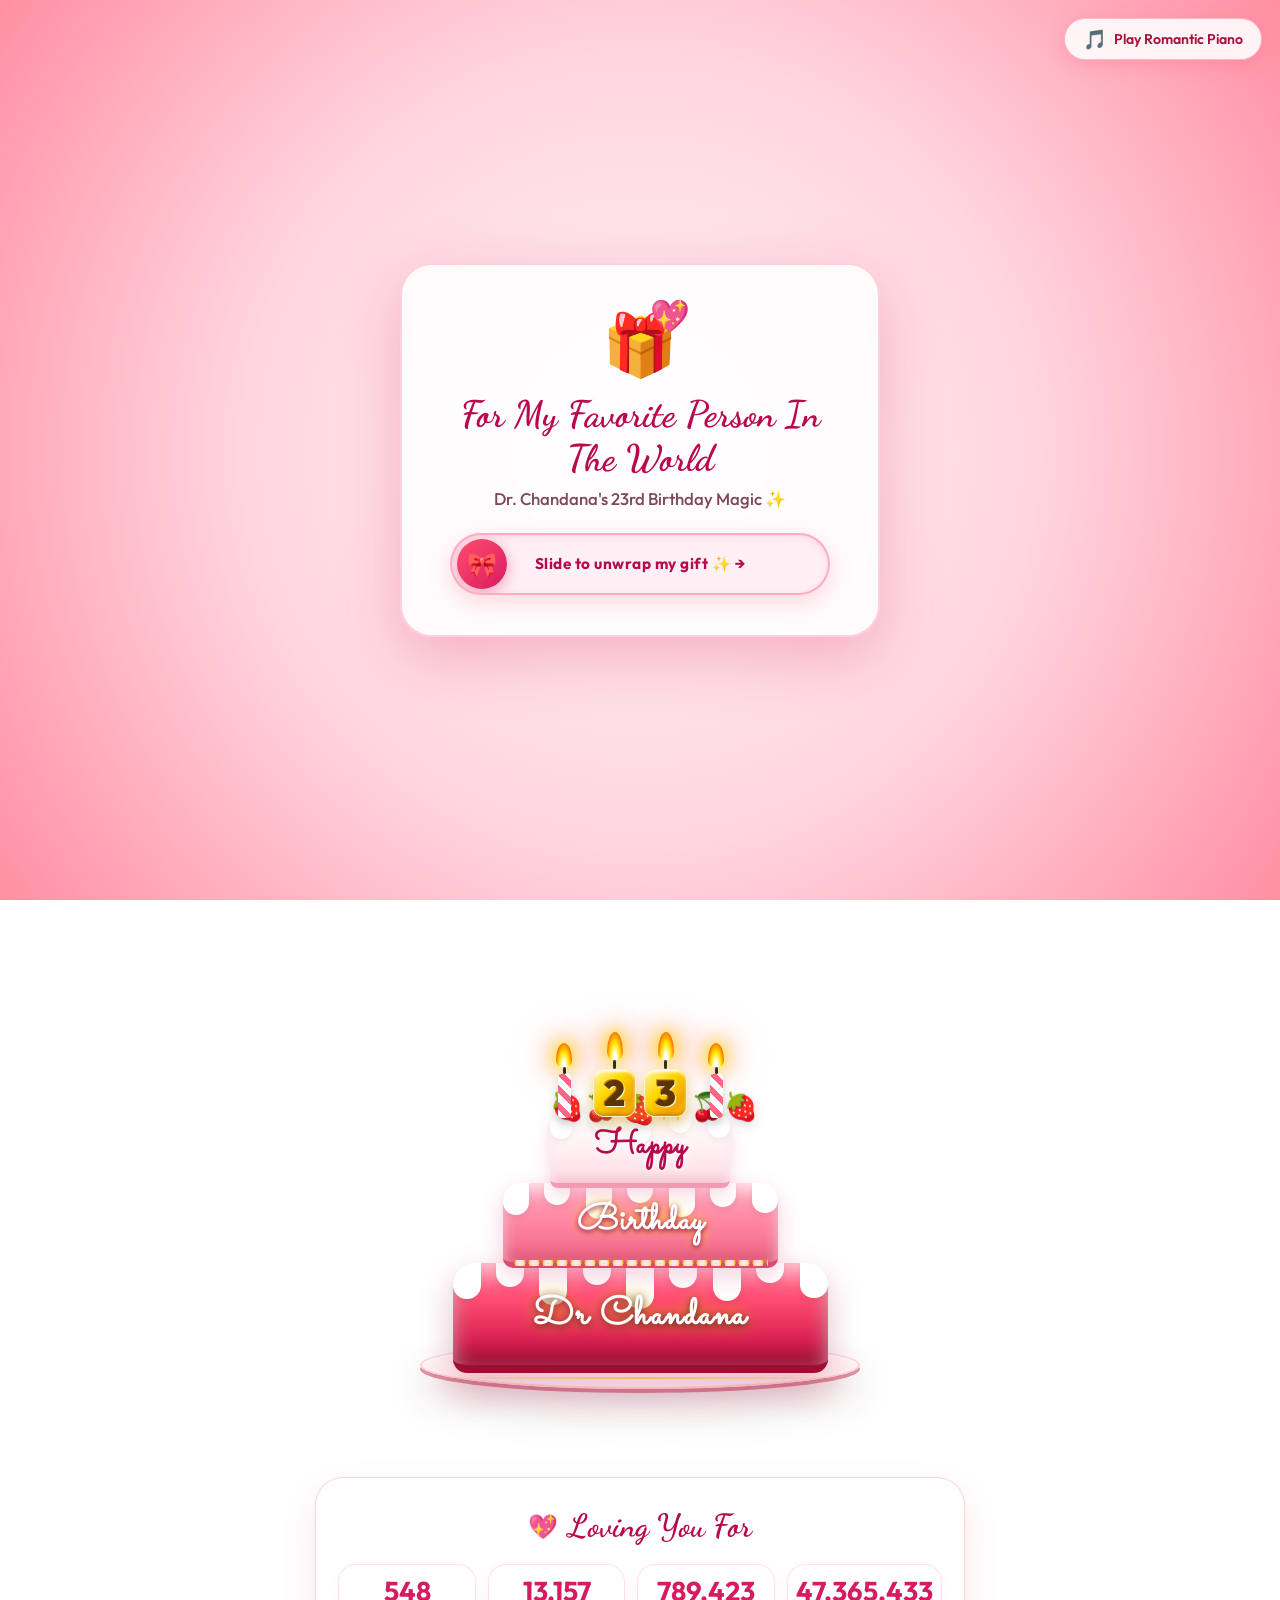
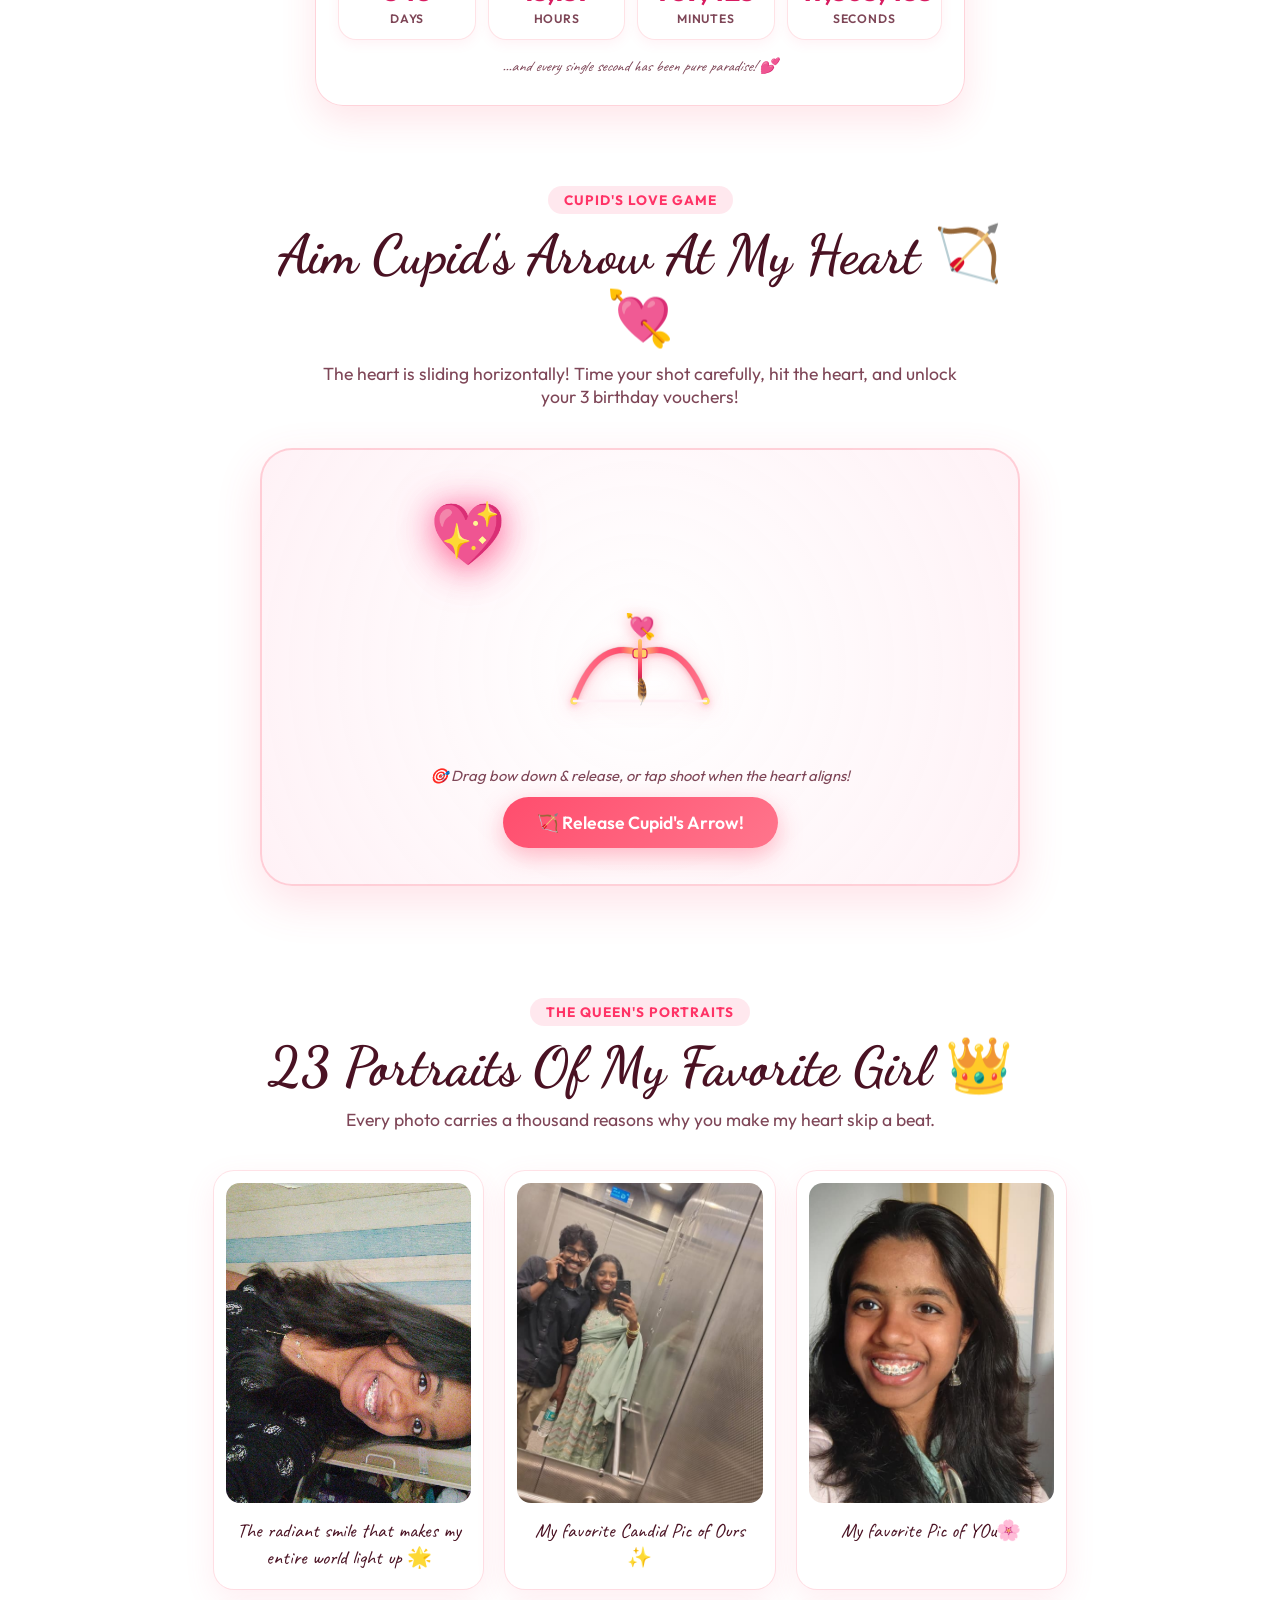
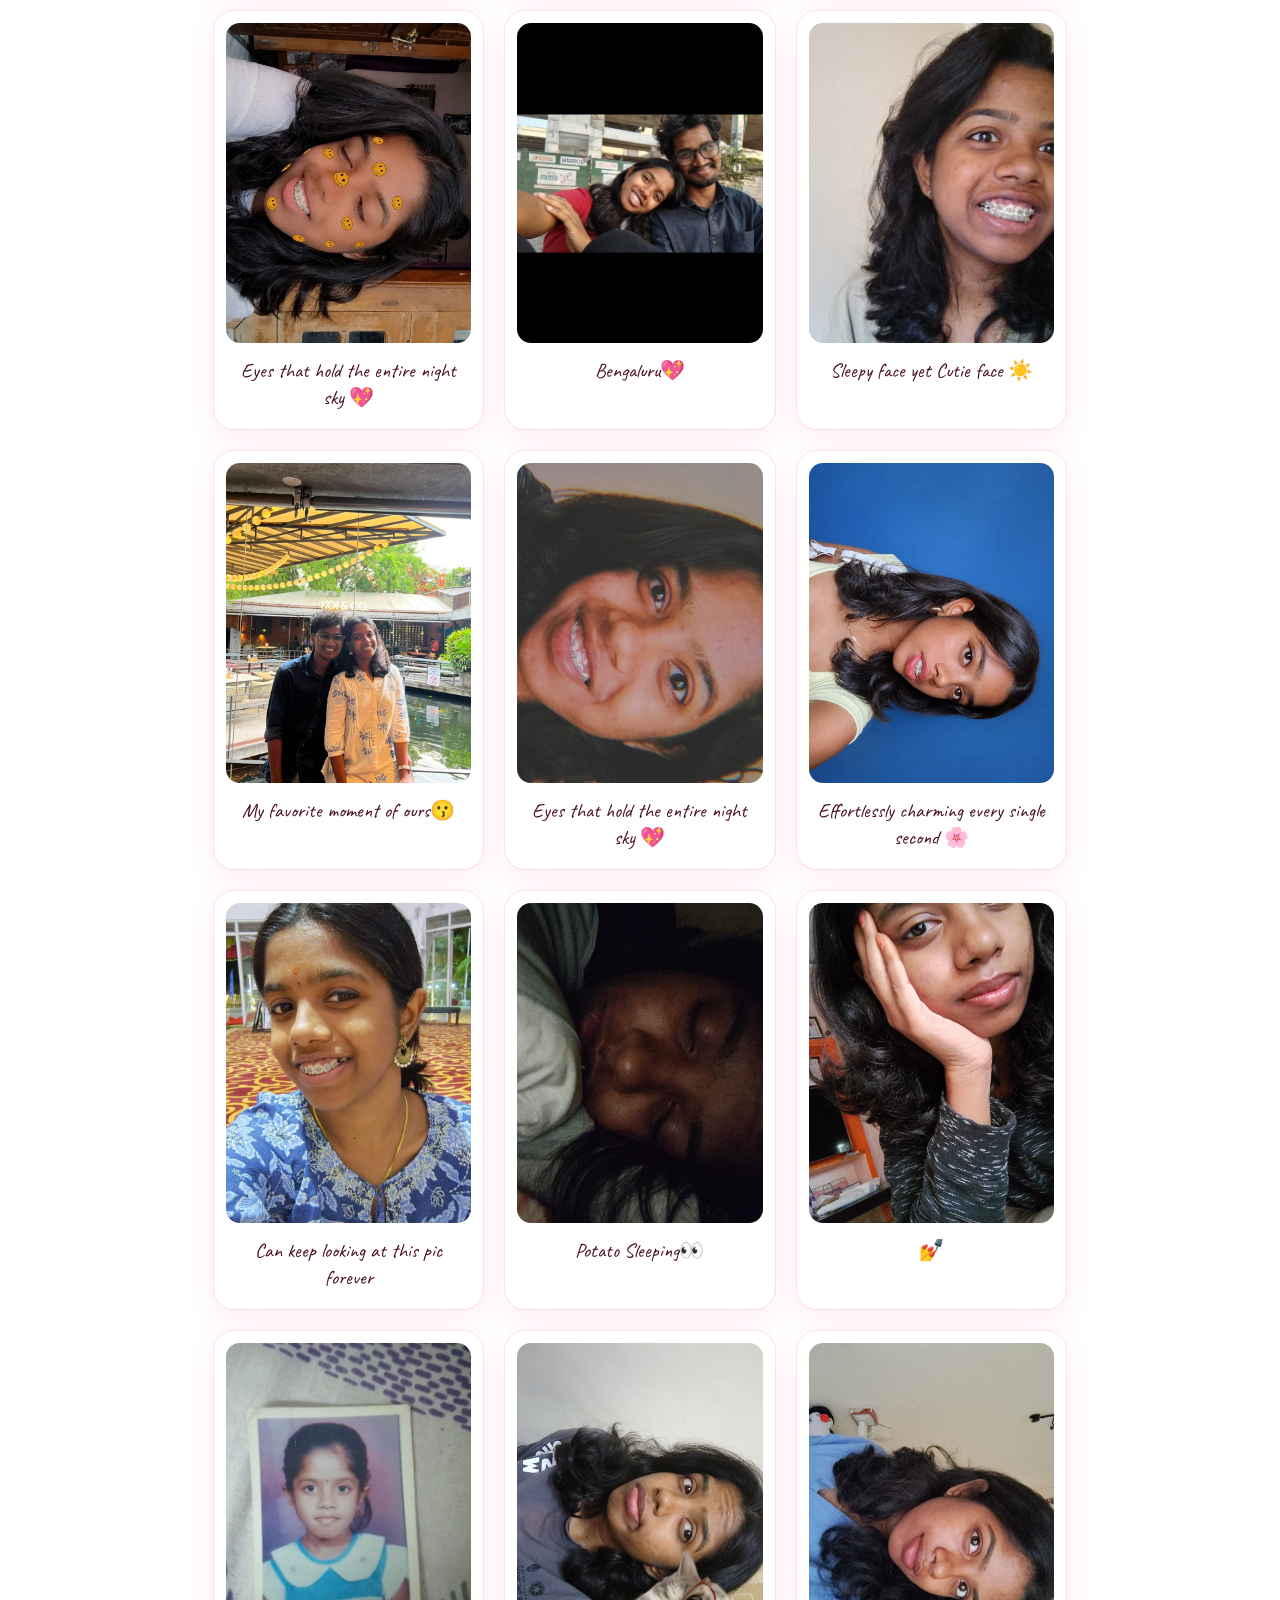
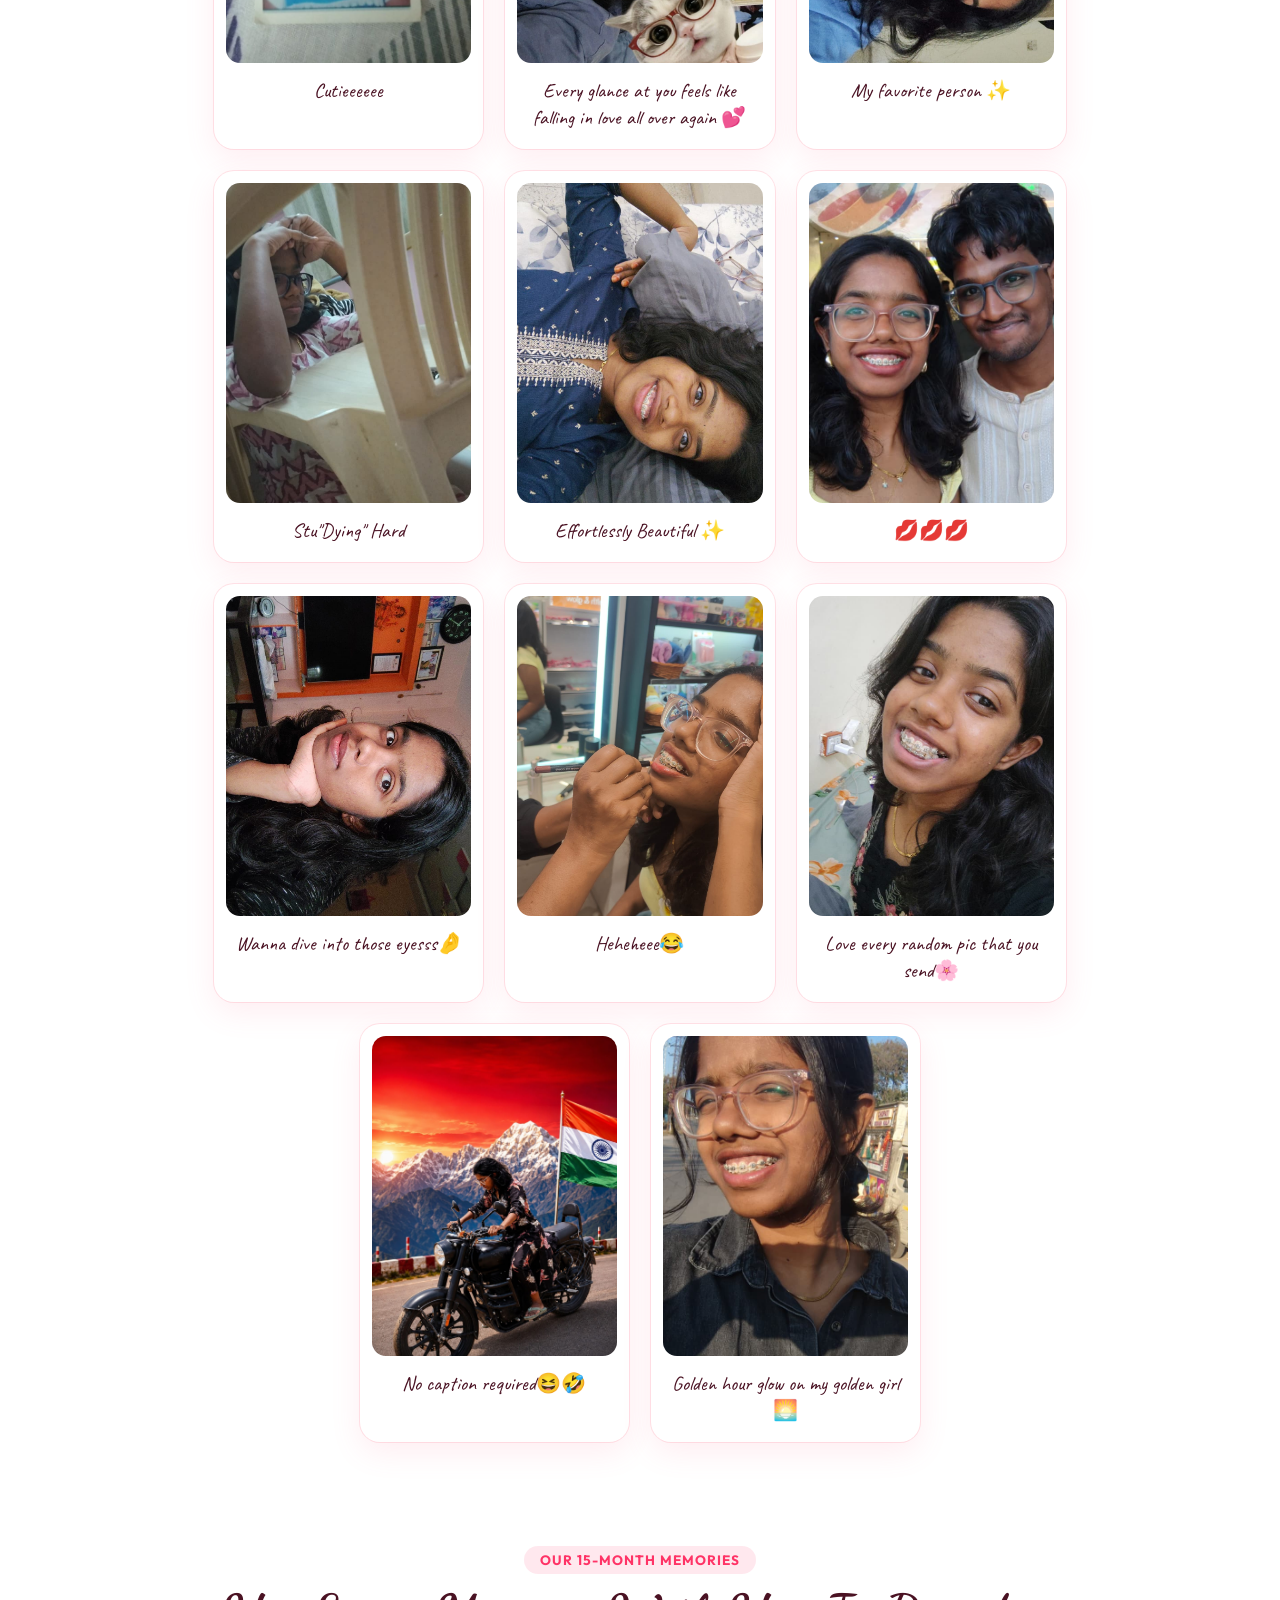
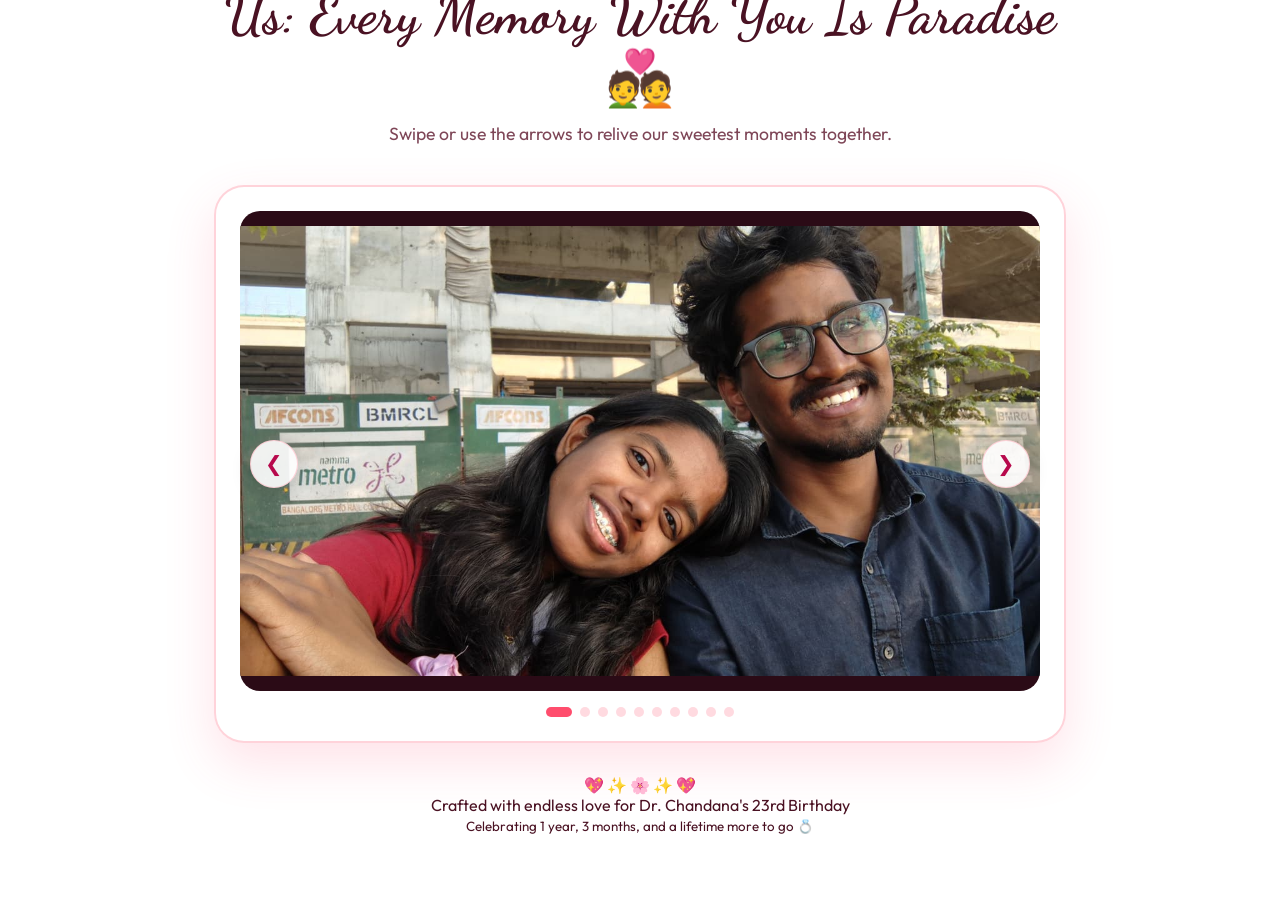
==== commit 58794779: "Complete Chandana 23rd birthday celebration: romantic piano bgm, slide-to-unwrap, singing cats, cupi" ====
--- a/index.html
+++ b/index.html
@@ -1,48 +1,293 @@
 <!DOCTYPE html>
 <html lang="en">
+
 <head>
   <meta charset="UTF-8">
-  <meta name="viewport" content="width=device-width, initial-scale=1.0">
-  <title>Happy 23rd Birthday Chandana! ✨ With All My Love</title>
-  <meta name="description" content="A magical, romantic 23rd birthday celebration for Chandana - BDS 3rd Year, the prettiest girl with the sweetest smile.">
-  <link rel="icon" href="data:image/svg+xml,<svg xmlns=%22http://www.w3.org/2000/svg%22 viewBox=%220 0 100 100%22><text y=%22.9em%22 font-size=%2290%22>🎂</text></svg>">
-  
-  <!-- Google Fonts for romantic typography -->
+  <meta name="viewport" content="width=device-width, initial-scale=1.0, maximum-scale=1.0, user-scalable=no">
+  <title>Happyyy Birthdayyyy Babyyy ✨ Dr. Chandana</title>
+  <meta name="description"
+    content="A romantic 23rd birthday celebration for Dr. Chandana with interactive cake, Cupid archery, countdown, and photo memories.">
+  <link rel="icon"
+    href="data:image/svg+xml,<svg xmlns=%22http://www.w3.org/2000/svg%22 viewBox=%220 0 100 100%22><text y=%22.9em%22 font-size=%2290%22>🎂</text></svg>">
+
+  <!-- Google Fonts for romantic modern typography -->
   <link rel="preconnect" href="https://fonts.googleapis.com">
   <link rel="preconnect" href="https://fonts.gstatic.com" crossorigin>
-  <link href="https://fonts.googleapis.com/css2?family=Caveat:wght@600;700&family=Dancing+Script:wght@600;700&family=Outfit:wght@300;400;500;600;700&family=Sacramento&display=swap" rel="stylesheet">
+  <link
+    href="https://fonts.googleapis.com/css2?family=Caveat:wght@600;700&family=Dancing+Script:wght@600;700&family=Outfit:wght@300;400;500;600;700&family=Sacramento&family=Playfair+Display:ital,wght@0,600;1,500&display=swap"
+    rel="stylesheet">
 
   <link rel="stylesheet" href="style.css">
 </head>
-<body>
-  <!-- Floating background particles canvas -->
+
+<body class="romantic-body">
+
+  <!-- Floating background particles & celebration canvases -->
   <canvas id="sparkle-canvas"></canvas>
   <canvas id="fireworks-canvas"></canvas>
   <canvas id="confetti-canvas"></canvas>
 
-  <!-- Ambient Audio Controls -->
-  <div class="audio-control-container">
-    <button id="music-toggle-btn" class="glow-btn glass-pill" aria-label="Toggle Romantic Music">
-      <span class="music-icon">🎵</span>
-      <span id="music-btn-text">Play Romantic Music</span>
-    </button>
+  <!-- Interactive Floating Balloons & Hearts Container (Poppable) -->
+  <div id="balloon-container" class="balloon-container"></div>
+
+  <!-- 1. ROMANTIC SLIDE-TO-UNWRAP OPENING EXPERIENCE -->
+  <div class="romantic-intro-curtain" id="intro-curtain">
+    <div class="curtain-content">
+      <div class="curtain-gift-box">
+        <span class="gift-icon">🎁</span>
+        <span class="gift-heart-glow">💖</span>
+      </div>
+      <h1 class="curtain-title">For My Favorite Person In The World</h1>
+      <p class="curtain-subtitle">Dr. Chandana's 23rd Birthday Magic ✨</p>
+
+      <!-- Slide To Unwrap Ribbon Slider Track -->
+      <div class="slide-unwrap-wrapper" id="slide-unwrap-wrapper">
+        <div class="slide-unwrap-track" id="slide-unwrap-track">
+          <div class="slide-unwrap-progress" id="slide-unwrap-progress"></div>
+          <span class="slide-unwrap-text" id="slide-unwrap-text">Slide to unwrap my gift ✨ &rarr;</span>
+          <div class="slide-unwrap-handle" id="slide-unwrap-handle">
+            <span class="handle-icon">🎀</span>
+          </div>
+        </div>
+      </div>
+    </div>
   </div>
 
-  <!-- Main Container -->
-  <div class="page-wrapper">
-    
-    <!-- Hero Section -->
-    <header class="hero-section text-center">
-      <div class="floating-badge animate-bounce">
-        <span>👑 To My Favourite Person in the World</span>
-      </div>
-      <h1 class="romantic-title">Happy 23rd Birthday,<br><span class="highlight-name">Dr. Chandana! 🌸</span></h1>
+  <!-- Floating Romantic Music Toggle Pill -->
+  <button id="floating-music-pill" class="floating-music-pill" aria-label="Toggle Romantic Music">
+    <span class="music-icon">🎵</span> <span id="music-pill-text">Play Romantic Piano</span>
+  </button>
+
+  <!-- MAIN EXPERIENCE CONTAINER -->
+  <main class="celebration-hero-wrapper">
+
+    <!-- Hero Greeting -->
+    <section class="hero-intro text-center">
+      <div class="floating-badge">
+        <span>👑 To My Prettiest Girl in the Entire Universe</span>
+      </div>
+
+      <h1 class="romantic-title">Happyyy Birthdayyyy Babyyy 💕</h1>
       <p class="subtitle">
-        Future BDS Doctor, owner of the world's most dazzling smile, and the girl who stole my heart 
-        <span class="together-pill">✨ 1 Year & 3 Months of Pure Magic ✨</span>
+        Owner of the world's most dazzling smile, and the girl who stole my heart
       </p>
 
-      <!-- Love Counter -->
+      <div class="together-pill" id="together-pill">
+        ✨ 1 Year &amp; 3 Months of Pure Magic Together ✨
+      </div>
+
+      <!-- Birthday Countdown Timer (20th September 12:00 AM) -->
+      <div class="countdown-card glass-card">
+        <div class="card-header-badge">
+          <span>⏳ Countdown to Her Birthday</span>
+        </div>
+        <h3 class="countdown-title">September 20th • 12:00 AM Midnight ✨</h3>
+        <div class="counter-grid">
+          <div class="counter-item">
+            <span class="count-val" id="bday-days">00</span>
+            <span class="count-label">Days</span>
+          </div>
+          <div class="counter-item">
+            <span class="count-val" id="bday-hours">00</span>
+            <span class="count-label">Hours</span>
+          </div>
+          <div class="counter-item">
+            <span class="count-val" id="bday-minutes">00</span>
+            <span class="count-label">Minutes</span>
+          </div>
+          <div class="counter-item">
+            <span class="count-val" id="bday-seconds">00</span>
+            <span class="count-label">Seconds</span>
+          </div>
+        </div>
+        <p class="countdown-footnote" id="countdown-status">Counting down every heartbeat until the big day! 🎂💖</p>
+      </div>
+
+    </section>
+
+    <!-- 3. INTERACTIVE 3-TIER BIRTHDAY CAKE WITH FLANKING SINGING CATS -->
+    <section class="cake-ceremony-area">
+      <div class="ceremony-instructions text-center">
+        <h2 class="section-title">Tap The Candles To Blow Them! 🎂</h2>
+        <p class="section-desc" id="cake-instruction">
+          Make a wish, my love! Tap each candle one by one to blow the flames! ✨
+        </p>
+      </div>
+
+      <!-- Real Audio Element for Romantic Piano Background Music -->
+      <audio id="romantic-bgm-audio" src="romantic_piano.mp3" preload="auto" loop></audio>
+
+      <!-- Real Audio Element for Cat Birthday Song -->
+      <audio id="cat-birthday-audio" src="cat_birthday.mp3" preload="auto"></audio>
+
+      <!-- Flanked Stage: Left Cat (Popcat) + Center Cake + Right Cat (Singing Mic Cat) -->
+      <div class="cake-ceremony-flanked-layout" id="cake-ceremony-flanked-layout">
+
+        <!-- Left Flanking Cat: Popcat Soloist -->
+        <div class="flanking-cat cat-flank-left" id="flank-cat-left" title="Popcat Singing Birthday Wishes">
+          <div class="cat-flank-inner">
+            <span class="cat-flank-crown">👑</span>
+            <img src="popcat.gif" alt="Singing Pop Cat" class="cat-flank-img">
+            <div class="cat-flank-notes">
+              <span class="fnote fn-1">🎵</span>
+              <span class="fnote fn-2">✨</span>
+            </div>
+          </div>
+        </div>
+
+        <!-- Center: 3-Storey Grand Cake Stage -->
+        <div class="cake-container">
+          <div class="cake-stage" id="cake-stage">
+            <!-- Grand Porcelain Plate -->
+            <div class="cake-plate cake-plate-grand"></div>
+
+            <!-- 3-Storey Grand Cake Body -->
+            <div class="cake-body grand-3tier-cake" id="cake-body">
+
+              <!-- TIER 3 (Top Storey) - Writes "Happy" -->
+              <div class="cake-tier tier-top" id="tier-top">
+                <!-- Fresh Strawberry & Cherry Toppings -->
+                <div class="tier-toppings">
+                  <span class="cake-berry b1">🍓</span>
+                  <span class="cake-cherry b2">🍒</span>
+                  <span class="cake-berry b3">🍓</span>
+                  <span class="cake-wafer b4">✨</span>
+                  <span class="cake-cherry b5">🍒</span>
+                  <span class="cake-berry b6">🍓</span>
+                </div>
+
+                <!-- Top Tier Candles -->
+                <div class="candles-wrapper" id="candles-wrapper">
+                  <!-- Left Accent Candle -->
+                  <div class="candle candle-taper" data-index="1" title="Tap to blow candle">
+                    <div class="flame" id="flame-1"></div>
+                    <div class="smoke-puff-wrapper" id="smoke-1"></div>
+                    <div class="wick"></div>
+                    <div class="candle-stick candle-stick-pink"></div>
+                  </div>
+
+                  <!-- 23 Shaped Golden Sculpted Candle Center -->
+                  <div class="candle-23-group">
+                    <!-- Number 2 -->
+                    <div class="candle candle-num candle-num-2" data-index="2" title="Tap to blow candle">
+                      <div class="flame" id="flame-2"></div>
+                      <div class="smoke-puff-wrapper" id="smoke-2"></div>
+                      <div class="wick"></div>
+                      <div class="number-candle-body">2</div>
+                    </div>
+                    <!-- Number 3 -->
+                    <div class="candle candle-num candle-num-3" data-index="3" title="Tap to blow candle">
+                      <div class="flame" id="flame-3"></div>
+                      <div class="smoke-puff-wrapper" id="smoke-3"></div>
+                      <div class="wick"></div>
+                      <div class="number-candle-body">3</div>
+                    </div>
+                  </div>
+
+                  <!-- Right Accent Candle -->
+                  <div class="candle candle-taper" data-index="4" title="Tap to blow candle">
+                    <div class="flame" id="flame-4"></div>
+                    <div class="smoke-puff-wrapper" id="smoke-4"></div>
+                    <div class="wick"></div>
+                    <div class="candle-stick candle-stick-pink"></div>
+                  </div>
+                </div>
+
+                <!-- Frosting Drips for Top Tier -->
+                <div class="tier-drips">
+                  <span class="tdrip td1"></span>
+                  <span class="tdrip td2"></span>
+                  <span class="tdrip td3"></span>
+                  <span class="tdrip td4"></span>
+                  <span class="tdrip td5"></span>
+                </div>
+
+                <!-- Layer 1 Inscription: "Happy" -->
+                <div class="cake-icing-text tier-text-top">
+                  <span>Happy</span>
+                </div>
+              </div>
+
+              <!-- TIER 2 (Middle Storey) - Writes "Birthday" -->
+              <div class="cake-tier tier-middle" id="tier-middle">
+                <div class="tier-drips">
+                  <span class="tdrip md1"></span>
+                  <span class="tdrip md2"></span>
+                  <span class="tdrip md3"></span>
+                  <span class="tdrip md4"></span>
+                  <span class="tdrip md5"></span>
+                  <span class="tdrip md6"></span>
+                  <span class="tdrip md7"></span>
+                </div>
+                <div class="tier-pearls"></div>
+
+                <!-- Layer 2 Inscription: "Birthday" -->
+                <div class="cake-icing-text tier-text-middle">
+                  <span>Birthday</span>
+                </div>
+              </div>
+
+              <!-- TIER 1 (Bottom Storey) - Writes "Dr Chandana" -->
+              <div class="cake-tier tier-bottom" id="tier-bottom">
+                <!-- Frosting drips for bottom tier -->
+                <div class="tier-drips">
+                  <span class="tdrip bd1"></span>
+                  <span class="tdrip bd2"></span>
+                  <span class="tdrip bd3"></span>
+                  <span class="tdrip bd4"></span>
+                  <span class="tdrip bd5"></span>
+                  <span class="tdrip bd6"></span>
+                  <span class="tdrip bd7"></span>
+                  <span class="tdrip bd8"></span>
+                  <span class="tdrip bd9"></span>
+                </div>
+
+                <!-- Layer 3 Inscription: "Dr Chandana" -->
+                <div class="cake-icing-text tier-text-bottom">
+                  <span>Dr Chandana</span>
+                </div>
+              </div>
+            </div>
+          </div>
+
+          <!-- Replay Celebration Button -->
+          <div class="cake-actions text-center">
+            <button id="replay-ceremony-btn" class="secondary-btn hidden">
+              🔄 Relight The Birthday Candles
+            </button>
+          </div>
+
+          <!-- Celebration banner -->
+          <div class="celebration-banner glass-card hidden" id="celebration-banner">
+            <div class="banner-sparkle">🎉 🥳 🎂 🥂 ✨</div>
+            <h3>HAPPY 23rd BIRTHDAY, MY GORGEOUS CHANDANA!</h3>
+            <p>
+              Happy 23rd Birthday to the girl who has this magical gift of making everything feel better just by being there. Thank you for filling my days with so much warmth, laughter, and butterflies. Here's to acing your BDS exams, fulfilling every big dream, and celebrating decades more of crazy, beautiful adventures by your side! 🌸🎂✨
+            </p>
+            <div class="wish-toast">
+              <span class="toast-heart">💌</span>
+              <em>"Happy Birthday forever ❤️"</em>
+            </div>
+          </div>
+        </div>
+
+        <!-- Right Flanking Cat: Singing Cat with Microphone -->
+        <div class="flanking-cat cat-flank-right" id="flank-cat-right" title="Singing Microphone Cat">
+          <div class="cat-flank-inner">
+            <span class="cat-flank-crown">🎤</span>
+            <img src="cat_singing_mic.png" alt="Singing Microphone Cat" class="cat-flank-img cat-mic-bob">
+            <div class="cat-flank-notes">
+              <span class="fnote fn-3">🎶</span>
+              <span class="fnote fn-4">✨</span>
+            </div>
+          </div>
+        </div>
+
+      </div>
+    </section>
+
+    <!-- 4. RELATIONSHIP LOVE COUNTER (Placed right after the cake ceremony) -->
+    <section class="love-counter-section text-center">
       <div class="counter-card glass-card">
         <div class="counter-header">
           <span class="heart-pulse">💖</span>
@@ -50,15 +295,15 @@
         </div>
         <div class="counter-grid">
           <div class="counter-item">
-            <span class="count-val" id="days-count">460</span>
+            <span class="count-val" id="days-count">...</span>
             <span class="count-label">Days</span>
           </div>
           <div class="counter-item">
-            <span class="count-val" id="hours-count">11,040</span>
+            <span class="count-val" id="hours-count">...</span>
             <span class="count-label">Hours</span>
           </div>
           <div class="counter-item">
-            <span class="count-val" id="minutes-count">662,400</span>
+            <span class="count-val" id="minutes-count">...</span>
             <span class="count-label">Minutes</span>
           </div>
           <div class="counter-item">
@@ -66,376 +311,213 @@
             <span class="count-label">Seconds</span>
           </div>
         </div>
-        <p class="counter-footnote">...and every single second has been my favorite blessing! 💕</p>
-      </div>
-
-      <div class="hero-scroll-cue">
-        <span>Scroll down for your birthday surprise</span>
-        <div class="arrow-down">↓</div>
-      </div>
-    </header>
-
-    <!-- SECTION 1: The Birthday Cake Ceremony -->
-    <section id="cake-ceremony-section" class="content-section">
+        <p class="counter-footnote">...and every single second has been pure paradise! 💕</p>
+      </div>
+    </section>
+
+    <!-- 5. CUPID'S BOW & ARROW INTERACTIVE MINI-GAME -->
+    <section class="cupid-archery-section">
       <div class="section-header text-center">
-        <span class="section-tag">Interactive Ceremony</span>
-        <h2 class="section-title">Blow Your Birthday Candles & Cut The Cake! 🎂</h2>
-        <p class="section-desc" id="cake-instruction">
-          Tap or hover over each candle to blow it out, or tap "Blow All Candles" to make your 23rd wish!
+        <span class="section-tag">Cupid's Love Game</span>
+        <h2 class="section-title">Aim Cupid's Arrow At My Heart 🏹💘</h2>
+        <p class="section-desc">
+          The heart is sliding horizontally! Time your shot carefully, hit the heart, and unlock your 3 birthday
+          vouchers!
         </p>
       </div>
 
-      <div class="cake-container">
-        <!-- The 3D-styled SVG Strawberry Cake -->
-        <div class="cake-stage" id="cake-stage">
-          <!-- Plate -->
-          <div class="cake-plate"></div>
-          
-          <!-- Cake Base Body -->
-          <div class="cake-body" id="cake-body">
-            <!-- Cut slice visualization overlay -->
-            <div class="cake-slice-cut" id="cake-slice-cut">
-              <div class="slice-inner">
-                <span class="slice-strawberry">🍓</span>
-                <span class="slice-heart">💖</span>
-              </div>
-            </div>
-
-            <!-- Frosting drips -->
-            <div class="frosting-drips">
-              <span class="drip drip-1"></span>
-              <span class="drip drip-2"></span>
-              <span class="drip drip-3"></span>
-              <span class="drip drip-4"></span>
-              <span class="drip drip-5"></span>
-              <span class="drip drip-6"></span>
-              <span class="drip drip-7"></span>
-            </div>
-
-            <!-- Cake cream layers and fruit toppings -->
-            <div class="cake-top-decorations">
-              <span class="berry b1">🍓</span>
-              <span class="berry b2">🍒</span>
-              <span class="berry b3">🍓</span>
-              <span class="berry b4">🍓</span>
-              <span class="berry b5">🍒</span>
-              <span class="wafer w1">✨</span>
-              <span class="wafer w2">💖</span>
-            </div>
-
-            <!-- Candles on Cake (2 and 3 candles for 23, or 5 romantic candles) -->
-            <div class="candles-wrapper" id="candles-wrapper">
-              <div class="candle candle-1" data-index="1" title="Tap to blow out!">
-                <div class="flame" id="flame-1"></div>
-                <div class="smoke" id="smoke-1"></div>
-                <div class="wick"></div>
-                <div class="candle-stick"></div>
-              </div>
-              <div class="candle candle-2" data-index="2" title="Tap to blow out!">
-                <div class="flame" id="flame-2"></div>
-                <div class="smoke" id="smoke-2"></div>
-                <div class="wick"></div>
-                <div class="candle-stick"></div>
-              </div>
-              <div class="candle candle-3" data-index="3" title="Tap to blow out!">
-                <div class="flame" id="flame-3"></div>
-                <div class="smoke" id="smoke-3"></div>
-                <div class="wick"></div>
-                <div class="candle-stick candle-gold">23</div>
-              </div>
-              <div class="candle candle-4" data-index="4" title="Tap to blow out!">
-                <div class="flame" id="flame-4"></div>
-                <div class="smoke" id="smoke-4"></div>
-                <div class="wick"></div>
-                <div class="candle-stick"></div>
-              </div>
-              <div class="candle candle-5" data-index="5" title="Tap to blow out!">
-                <div class="flame" id="flame-5"></div>
-                <div class="smoke" id="smoke-5"></div>
-                <div class="wick"></div>
-                <div class="candle-stick"></div>
-              </div>
-            </div>
-
-            <!-- Cake Message Icing -->
-            <div class="cake-icing-text">
-              <span>Happy 23rd Chandana 💕</span>
-            </div>
-          </div>
-
-          <!-- Interactive Knife (appears when candles are out) -->
-          <div class="cake-knife" id="cake-knife">
-            <div class="knife-blade"></div>
-            <div class="knife-handle"></div>
-            <span class="knife-tooltip">Click to cut! 🍰</span>
-          </div>
-
-          <!-- Cut Cake Slice on a little dish -->
-          <div class="served-slice" id="served-slice">
-            <div class="served-slice-plate">
-              <div class="served-piece">🍰</div>
-              <div class="served-note">For the sweetest birthday girl! ✨</div>
-            </div>
-          </div>
-        </div>
-
-        <!-- Action Controls -->
-        <div class="cake-actions text-center">
-          <button id="blow-candles-btn" class="glow-btn romantic-btn">
-            💨 Blow All Candles
+      <div class="archery-stage glass-card" id="archery-stage">
+        <!-- Sliding Track for Moving Heart Target (No text label) -->
+        <div class="target-sliding-track" id="target-sliding-track">
+          <div class="target-heart-box sliding-target" id="target-heart-box" title="Moving Heart Target">
+            <div class="target-beating-heart" id="target-beating-heart">💖</div>
+          </div>
+        </div>
+
+        <!-- Miss Notification Floating Badge -->
+        <div class="archery-miss-indicator hidden" id="archery-miss-indicator">
+          💨 Missed! Time your shot carefully!
+        </div>
+
+        <!-- Interactive Drag-to-Aim Bow & Arrow Rig -->
+        <div class="bow-arrow-rig" id="bow-arrow-rig" title="Drag bowstring back to aim, then release to shoot!">
+          <!-- Trajectory Guide Dots -->
+          <div class="aim-trajectory" id="aim-trajectory">
+            <span class="aim-dot"></span>
+            <span class="aim-dot"></span>
+            <span class="aim-dot"></span>
+            <span class="aim-dot"></span>
+          </div>
+
+          <!-- Ornate Cupid's Bow SVG -->
+          <svg class="cupid-bow-svg" id="cupid-bow-svg" viewBox="0 0 160 100">
+            <defs>
+              <linearGradient id="bowGoldGrad" x1="0%" y1="0%" x2="100%" y2="0%">
+                <stop offset="0%" stop-color="#ff758c" />
+                <stop offset="35%" stop-color="#ff4d6d" />
+                <stop offset="50%" stop-color="#ffe066" />
+                <stop offset="65%" stop-color="#ff4d6d" />
+                <stop offset="100%" stop-color="#ff758c" />
+              </linearGradient>
+              <filter id="bowGlow" x="-20%" y="-20%" width="140%" height="140%">
+                <feDropShadow dx="0" dy="2" stdDeviation="3" flood-color="#ff4d6d" flood-opacity="0.45" />
+              </filter>
+            </defs>
+            <!-- Bow Limb Shadow -->
+            <path id="bow-limb-shadow" class="bow-limb-shadow"
+              d="M 14 70 C 32 20, 56 14, 80 22 C 104 14, 128 20, 146 70" fill="none" stroke="rgba(0,0,0,0.12)"
+              stroke-width="7" stroke-linecap="round" />
+            <!-- Bow Limbs -->
+            <path id="bow-limb-path" class="bow-limb" d="M 14 70 C 32 20, 56 14, 80 22 C 104 14, 128 20, 146 70"
+              fill="none" stroke="url(#bowGoldGrad)" stroke-width="6" stroke-linecap="round" filter="url(#bowGlow)" />
+            <!-- Center Golden Grip -->
+            <rect id="bow-center-grip" x="73" y="18" width="14" height="9" rx="3" fill="#ffe066" stroke="#d81b60"
+              stroke-width="1.2" />
+            <!-- Bow Tips -->
+            <circle id="bow-tip-left" cx="14" cy="70" r="3.5" fill="#ffe066" />
+            <circle id="bow-tip-right" cx="146" cy="70" r="3.5" fill="#ffe066" />
+            <!-- Dynamic Bowstring Path -->
+            <path id="bow-string-svg-path" class="bow-string-svg-path" d="M 14 70 Q 80 70 146 70" fill="none"
+              stroke="#fff0f5" stroke-width="2.5" stroke-linecap="round" />
+          </svg>
+
+          <!-- Cupid's Arrow (Resting on Bowstring) -->
+          <div class="cupid-arrow" id="cupid-arrow">
+            <div class="arrow-tip" id="arrow-tip">💘</div>
+            <div class="arrow-shaft" id="arrow-shaft"></div>
+            <div class="arrow-feather" id="arrow-feather">🪶</div>
+          </div>
+        </div>
+
+        <!-- Action controls -->
+        <div class="archery-controls text-center">
+          <p class="archery-hint-text" id="archery-hint-text">🎯 Drag bow down &amp; release, or tap shoot when the
+            heart aligns!</p>
+          <button id="shoot-arrow-btn" class="glow-btn romantic-btn">
+            🏹 Release Cupid's Arrow!
           </button>
-          <button id="cut-cake-btn" class="glow-btn romantic-btn hidden">
-            🔪 Cut A Slice of Cake!
-          </button>
-          <button id="replay-ceremony-btn" class="secondary-btn hidden">
-            🔄 Relive The Cake Cut
-          </button>
-        </div>
-
-        <!-- Celebration banner (shows after cutting cake) -->
-        <div class="celebration-banner glass-card hidden" id="celebration-banner">
-          <div class="banner-sparkle">🎉 🥳 🎂 🥂 ✨</div>
-          <h3>HAPPY 23rd BIRTHDAY, MY GORGEOUS CHANDANA!</h3>
-          <p>
-            May your 23rd year be filled with top BDS distinctions, easy root canals, unlimited chocolates,
-            and an endless flood of happiness and love from me! 💖
-          </p>
-          <div class="wish-toast">
-            <span class="toast-heart">💌</span>
-            <em>"Your smile is the brightest thing I've ever seen, Dr. Chandana!"</em>
+        </div>
+
+        <!-- Interactive Pop-Up Envelope (Appears when heart is popped) -->
+        <div class="envelope-popup-wrapper hidden" id="envelope-popup-wrapper">
+          <div class="romantic-envelope" id="romantic-envelope" title="Tap to open your love letter!">
+            <div class="envelope-back"></div>
+            <div class="envelope-letter-peek">
+              <span class="peek-text">💌 For Dr. Chandana</span>
+            </div>
+            <div class="envelope-front"></div>
+            <div class="envelope-flap" id="envelope-flap"></div>
+            <div class="envelope-wax-seal" id="envelope-wax-seal">💖</div>
+            <p class="envelope-tap-prompt">Tap to unseal &amp; open letter ✨</p>
+          </div>
+        </div>
+      </div>
+
+      <!-- Unfolded Romantic Love Letter -->
+      <div class="romantic-letter-unfolded glass-card hidden" id="romantic-letter-unfolded">
+        <div class="letter-inner-paper">
+          <div class="letter-stamp">💌 A Little Note for You ❤️</div>
+          <h3 class="letter-heading">To My Favourite Person 💕</h3>
+          <div class="letter-body-text">
+            <p>Somehow, in the middle of all the chaos of life, I found you. And since then, ordinary days have become a little more special, calls have become something I look forward to, and my life has had a lot more laughs, butterflies, and love.</p>
+            <p style="margin-top: 0.8rem;">You have this funny way of being cute, stubborn, clumsy, and completely impossible to stay angry at. You annoy me, make me laugh, challenge me, and somehow still manage to make everything feel better just by being there.</p>
+            <p style="margin-top: 0.8rem;">These <strong>471 days</strong> with you have given me memories I know I'll carry for a very long time. From our dates and late-night conversations to the smallest, most random moments that only we understand — I wouldn't trade any of them.</p>
+            <p style="margin-top: 0.8rem;">And this is only the beginning. I hope we get to create hundreds more memories, annoy each other for decades, grow old together, and one day look back at this little website and laugh at how young and crazy we were.</p>
+            <p style="margin-top: 0.8rem;">Until then, keep being my cute, clumsy potato. 🥔</p>
+            <p style="margin-top: 0.9rem; text-align: right; font-style: italic; color: #c9184a;">— Forever and always yours, with all my heart 💕</p>
+            <p style="margin-top: 1.1rem; font-weight: 600; text-align: center; color: #800f2f;">Here are your 3 exclusive birthday vouchers:</p>
+          </div>
+
+          <!-- 3 Romantic Vouchers Inside the Letter -->
+          <div class="vouchers-grid" id="vouchers-grid">
+            <div class="voucher-card glass-card">
+              <div class="voucher-stamp">CLAIMABLE 🎟️</div>
+              <div class="voucher-icon">🧸</div>
+              <h4>Unlimited Cuddles Pass</h4>
+              <p>Redeemable for infinite warm hugs, cuddles, and sweet late-night talks whenever you need comfort.</p>
+              <span class="voucher-validity">Valid: Forever &amp; Always 💕</span>
+            </div>
+
+            <div class="voucher-card glass-card">
+              <div class="voucher-stamp">CLAIMABLE 🎟️</div>
+              <div class="voucher-icon">📚</div>
+              <h4>Unlimited Studying Together Session Pass</h4>
+              <p>Redeemable anytime for quiet study company, BDS revision snacks, late-night tea, and endless moral support!</p>
+              <span class="voucher-validity">Valid: Forever By Your Side 🩺🌸</span>
+            </div>
+
+            <div class="voucher-card glass-card">
+              <div class="voucher-stamp">CLAIMABLE 🎟️</div>
+              <div class="voucher-icon">✨</div>
+              <h4>1 Golden Birthday Wish</h4>
+              <p>One wish granted with zero questions asked. Whatever your heart desires, my love!</p>
+              <span class="voucher-validity">Valid: 23rd Year &amp; Beyond 👑</span>
+            </div>
+          </div>
+
+          <div class="letter-signoff">— Forever &amp; Always Yours with all my heart 💍✨</div>
+
+          <!-- Put Letter Back in Envelope Button -->
+          <div class="letter-pack-action text-center">
+            <button id="pack-letter-btn" class="glow-btn romantic-btn">
+              ✉️ Put Letter Back into Envelope &amp; Play Again 🔄
+            </button>
           </div>
         </div>
       </div>
     </section>
 
-    <!-- SECTION 2: Reasons Why I Love You - Interactive Love Jar -->
-    <section class="content-section">
+    <!-- 6. HER PORTRAIT GALLERY (23 Photos with unique captions) -->
+    <section class="gallery-section">
       <div class="section-header text-center">
-        <span class="section-tag">Little Love Notes</span>
-        <h2 class="section-title">The "Why You're My Favourite" Jar 💌</h2>
+        <span class="section-tag">The Queen's Portraits</span>
+        <h2 class="section-title">23 Portraits Of My Favorite Girl 👑</h2>
         <p class="section-desc">
-          Tap the jar to pull out a sweet origami note. Pick as many as you like!
+          Every photo carries a thousand reasons why you make my heart skip a beat.
         </p>
       </div>
 
-      <div class="love-jar-container">
-        <div class="jar-wrapper" id="love-jar" title="Click me to pull a love note!">
-          <div class="jar-lid"></div>
-          <div class="jar-body glass-card">
-            <div class="floating-origamis">
-              <span class="folded-note n1">💌</span>
-              <span class="folded-note n2">💖</span>
-              <span class="folded-note n3">🎀</span>
-              <span class="folded-note n4">💕</span>
-              <span class="folded-note n5">✨</span>
-              <span class="folded-note n6">🌸</span>
-            </div>
-            <div class="jar-label">
-              <span>Chandana's</span>
-              <strong>Love Notes</strong>
-              <small>Tap to open 👆</small>
-            </div>
-          </div>
-        </div>
-
-        <!-- Revealed Love Card -->
-        <div class="revealed-note-card glass-card" id="revealed-note-card">
-          <div class="note-card-icon">💝</div>
-          <h4 id="note-card-title">A Sweet Truth #1</h4>
-          <p id="note-card-text">
-            "Your smile literally lights up my darkest days. You're the kindest, cutest, and most caring person I know."
-          </p>
-          <button id="next-note-btn" class="glow-btn romantic-btn-small">Pull Another Note ✨</button>
-        </div>
+      <div class="portrait-grid" id="portrait-grid">
+        <!-- Rendered dynamically from captions.js -->
       </div>
     </section>
 
-    <!-- SECTION 3: The Birthday Queen Gallery (Her 25 Photos) -->
-    <section class="content-section">
+    <!-- 7. OUR COUPLE SLIDESHOW (10 Photos with captions & arrows) -->
+    <section class="slideshow-section">
       <div class="section-header text-center">
-        <span class="section-tag">The Birthday Girl</span>
-        <h2 class="section-title">The Prettiest Girl in the World 👑</h2>
+        <span class="section-tag">Our 15-Month Memories</span>
+        <h2 class="section-title">Us: Every Memory With You Is Paradise 💑</h2>
         <p class="section-desc">
-          23 reasons why I fall in love with you every single day. Click on any photo to zoom in!
+          Swipe or use the arrows to relive our sweetest moments together.
         </p>
       </div>
 
-      <!-- Filter / View Controls -->
-      <div class="gallery-controls text-center">
-        <button class="filter-chip active" data-filter="all">All Photos (25)</button>
-        <button class="filter-chip" data-filter="favorites">Sweetest Smiles 💕</button>
-        <button class="filter-chip" data-filter="glamour">Princess Looks ✨</button>
-      </div>
-
-      <!-- Her Photo Grid (Polaroid Style) -->
-      <div class="polaroid-grid" id="her-photo-grid">
-        <!-- Dynamically injected via JavaScript for smooth staggered animations and captions -->
+      <div class="slideshow-container glass-card" id="slideshow-container">
+        <div class="slides-track" id="slides-track">
+          <!-- Rendered dynamically from captions.js -->
+        </div>
+
+        <!-- Navigation Arrows -->
+        <button class="slide-nav-btn prev-btn" id="slide-prev-btn" aria-label="Previous Memory">&#10094;</button>
+        <button class="slide-nav-btn next-btn" id="slide-next-btn" aria-label="Next Memory">&#10095;</button>
+
+        <!-- Dots Pagination -->
+        <div class="slideshow-dots" id="slideshow-dots"></div>
       </div>
     </section>
 
-    <!-- SECTION 4: Our Love Story Scrapbook (The 'us' couple photos) -->
-    <section class="content-section scrapbook-section">
-      <div class="section-header text-center">
-        <span class="section-tag">1 Year & 3 Months Together</span>
-        <h2 class="section-title">Our Sweetest Adventures Together 💑</h2>
-        <p class="section-desc">
-          15 months of unforgettable memories, infinite laughs, endless late-night talks, and growing together.
-        </p>
-      </div>
-
-      <div class="scrapbook-container glass-card">
-        <div class="scrapbook-slider-wrapper">
-          <div class="scrapbook-track" id="couple-photo-track">
-            <!-- Dynamically populated with us/ folder photos -->
-          </div>
-        </div>
-
-        <div class="slider-nav">
-          <button id="slider-prev-btn" class="nav-arrow" aria-label="Previous Memory">❮</button>
-          <div class="slider-dots" id="slider-dots"></div>
-          <button id="slider-next-btn" class="nav-arrow" aria-label="Next Memory">❯</button>
-        </div>
-
-        <div class="memory-caption-box text-center">
-          <h4 id="memory-caption-title">Our Favorite Moments</h4>
-          <p id="memory-caption-text">"Every moment spent with you becomes a treasured memory I never want to forget."</p>
-        </div>
-      </div>
-    </section>
-
-    <!-- SECTION 5: Romantic Love Letter with Wax Seal -->
-    <section class="content-section">
-      <div class="section-header text-center">
-        <span class="section-tag">From My Heart To Yours</span>
-        <h2 class="section-title">A Letter For Chandana On Her 23rd 📜</h2>
-        <p class="section-desc">Click the wax seal to break the envelope open and read your letter.</p>
-      </div>
-
-      <div class="envelope-container">
-        <!-- The Closed Envelope -->
-        <div class="envelope-wrapper" id="envelope-wrapper">
-          <div class="envelope-back"></div>
-          <div class="envelope-flap" id="envelope-flap"></div>
-          <div class="wax-seal" id="wax-seal" title="Tap to unseal!">
-            <span>❤</span>
-            <small>C &amp; Me</small>
-          </div>
-          <div class="envelope-pocket"></div>
-          <div class="envelope-hint">Tap seal to open ✨</div>
-        </div>
-
-        <!-- The Unfolded Letter Paper -->
-        <div class="letter-paper glass-card hidden" id="letter-paper">
-          <div class="letter-decorations">
-            <span class="letter-stamp">🌸 BDS Queen</span>
-            <span class="letter-date">September 18th • 23rd Birthday</span>
-          </div>
-          <div class="letter-body">
-            <h3>My Dearest Chandana,</h3>
-            <p>
-              Happy 23rd Birthday, my love! Seeing you grow, chase your BDS dreams with so much passion, 
-              and smile through long study hours makes me so proud of you every single day.
-            </p>
-            <p>
-              It feels like just yesterday we began this journey, and here we are—<strong>1 year and 3 months</strong> 
-              of holding hands, sharing meals, comforting each other, and laughing at the silliest things. 
-              You bring a warmth into my life that no one else ever could.
-            </p>
-            <p>
-              They say dentists know how to fix teeth, but you have this magical gift of fixing my bad days 
-              with just a single glance or sweet voice note. You are compassionate, hardworking, stunningly gorgeous, 
-              and the greatest gift I could ever ask for.
-            </p>
-            <p>
-              On your 23rd birthday, I wish you all the success in your 3rd year BDS, painless exams, patient smiles, 
-              and the happiest memories ahead. I promise to always stand by you, cheer the loudest for you, and love 
-              you more than yesterday, but less than tomorrow.
-            </p>
-            <div class="letter-sign-off">
-              <p>Forever and always yours,</p>
-              <div class="signature">With All My Heart 💕</div>
-            </div>
-          </div>
-        </div>
-      </div>
-    </section>
-
-    <!-- SECTION 6: The Virtual Birthday Gift Box -->
-    <section class="content-section">
-      <div class="section-header text-center">
-        <span class="section-tag">Birthday Treat</span>
-        <h2 class="section-title">Open Your Surprise Gift 🎁</h2>
-        <p class="section-desc">Tap the gift box to untie the ribbon and reveal your birthday vouchers!</p>
-      </div>
-
-      <div class="gift-box-container text-center">
-        <div class="gift-box" id="gift-box" title="Tap to open!">
-          <div class="gift-lid" id="gift-lid">
-            <div class="gift-bow">🎀</div>
-            <div class="lid-ribbon"></div>
-          </div>
-          <div class="gift-base">
-            <div class="base-ribbon"></div>
-            <div class="gift-sparkles-inside">✨</div>
-          </div>
-          <div class="gift-tap-hint">Tap to unbox 🎁</div>
-        </div>
-
-        <!-- Revealed Birthday Vouchers -->
-        <div class="vouchers-grid hidden" id="vouchers-grid">
-          <div class="voucher-card glass-card">
-            <div class="voucher-badge">VOUCHER #1</div>
-            <h4>Unlimited Warm Hugs &amp; Cuddles 🤗</h4>
-            <p>Valid anytime Chandana feels stressed, tired after dental clinics, or just needs love. Never expires!</p>
-            <span class="redeemed-tag">Activated Forever 💖</span>
-          </div>
-          <div class="voucher-card glass-card">
-            <div class="voucher-badge">VOUCHER #2</div>
-            <h4>Romantic Candlelight Dinner Date 🕯️</h4>
-            <p>Your favorite restaurant, favorite dessert, and zero interruptions. Just you and me celebrating you!</p>
-            <span class="redeemed-tag">Ready to Claim 🍷</span>
-          </div>
-          <div class="voucher-card glass-card">
-            <div class="voucher-badge">VOUCHER #3</div>
-            <h4>Personal Study Break Butler ☕</h4>
-            <p>Late night BDS revision snacks, coffee runs, back massages, and patient listener on command.</p>
-            <span class="redeemed-tag">Always Available 🩺</span>
-          </div>
-        </div>
-      </div>
-    </section>
-
-    <!-- Footer -->
+    <!-- Minimal Romantic Footer -->
     <footer class="romantic-footer text-center">
       <div class="footer-hearts">💖 ✨ 🌸 ✨ 💖</div>
-      <p>Crafted with endless love for Chandana's 23rd Birthday</p>
+      <p>Crafted with endless love for Dr. Chandana's 23rd Birthday</p>
       <small>Celebrating 1 year, 3 months, and a lifetime more to go 💍</small>
-      <div class="back-to-top">
-        <button id="back-to-top-btn" class="glow-btn glass-pill">↑ Back to Cake</button>
-      </div>
     </footer>
-  </div>
-
-  <!-- Fullscreen Photo Lightbox Modal -->
-  <div class="lightbox-modal" id="lightbox-modal" aria-hidden="true">
-    <div class="lightbox-overlay" id="lightbox-overlay"></div>
-    <div class="lightbox-content">
-      <button class="lightbox-close" id="lightbox-close" aria-label="Close photo">×</button>
-      <div class="lightbox-img-wrapper">
-        <img id="lightbox-img" src="" alt="Chandana's Photo">
-      </div>
-      <div class="lightbox-caption" id="lightbox-caption">
-        <h3>Chandana</h3>
-        <p>My beautiful girl</p>
-      </div>
-      <div class="lightbox-actions">
-        <button id="lightbox-prev" class="lightbox-nav-btn">❮</button>
-        <button id="lightbox-heart-btn" class="lightbox-heart-btn">Send Love 💖</button>
-        <button id="lightbox-next" class="lightbox-nav-btn">❯</button>
-      </div>
-    </div>
-  </div>
-
+
+  </main>
+
+  <!-- Load customizable captions and application script -->
+  <script src="captions.js"></script>
   <script src="app.js"></script>
 </body>
-</html>
+
+</html>
--- a/style.css
+++ b/style.css
@@ -52,11 +52,10 @@
   width: 100vw;
   height: 100vh;
   pointer-events: none;
-  z-index: 100;
 }
 
 #sparkle-canvas {
-  z-index: 2;
+  z-index: 1; /* Strictly background behind content */
 }
 #confetti-canvas {
   z-index: 999;
@@ -74,7 +73,237 @@
   text-align: center;
 }
 
-/* Audio control pill button */
+/* ==========================================================================
+   1. ROMANTIC OPENING INTRO CURTAIN
+   ========================================================================== */
+.romantic-intro-curtain {
+  position: fixed;
+  top: 0;
+  left: 0;
+  width: 100vw;
+  height: 100vh;
+  background: radial-gradient(circle at center, #fff0f3 0%, #ffd6e0 50%, #ff8fa3 100%);
+  z-index: 9999;
+  display: flex;
+  justify-content: center;
+  align-items: center;
+  text-align: center;
+  padding: 24px;
+  transition: opacity 1s cubic-bezier(0.4, 0, 0.2, 1), visibility 1s;
+}
+
+.romantic-intro-curtain.opened {
+  opacity: 0;
+  visibility: hidden;
+  pointer-events: none;
+}
+
+.curtain-content {
+  max-width: 480px;
+  background: rgba(255, 255, 255, 0.88);
+  backdrop-filter: blur(20px);
+  -webkit-backdrop-filter: blur(20px);
+  border: 2px solid rgba(255, 182, 193, 0.6);
+  border-radius: 32px;
+  padding: 2.5rem 2rem;
+  box-shadow: 0 20px 60px rgba(216, 27, 96, 0.25);
+  animation: curtain-pop 0.8s cubic-bezier(0.34, 1.56, 0.64, 1);
+}
+
+@keyframes curtain-pop {
+  0% { transform: scale(0.7); opacity: 0; }
+  100% { transform: scale(1); opacity: 1; }
+}
+
+.curtain-gift-box {
+  position: relative;
+  font-size: 3.8rem;
+  margin-bottom: 0.6rem;
+  display: inline-block;
+  animation: gift-bounce 2s infinite ease-in-out;
+}
+
+@keyframes gift-bounce {
+  0%, 100% { transform: translateY(0) rotate(0deg); }
+  50% { transform: translateY(-8px) rotate(4deg); }
+}
+
+.gift-heart-glow {
+  position: absolute;
+  top: -10px;
+  right: -12px;
+  font-size: 2rem;
+  animation: heartbeat-glow 1.4s infinite ease-in-out;
+}
+
+@keyframes heartbeat-glow {
+  0%, 100% { transform: scale(1); filter: drop-shadow(0 0 10px rgba(255, 77, 109, 0.4)); }
+  50% { transform: scale(1.18); filter: drop-shadow(0 0 25px rgba(255, 77, 109, 0.8)); }
+}
+
+.curtain-title {
+  font-family: 'Dancing Script', cursive;
+  font-size: 2.3rem;
+  color: #b7094c;
+  margin-bottom: 0.5rem;
+  line-height: 1.2;
+}
+
+.curtain-subtitle {
+  font-size: 1.05rem;
+  color: #7e4657;
+  margin-bottom: 1.5rem;
+  font-weight: 500;
+}
+
+/* Slide To Unwrap Track */
+.slide-unwrap-wrapper {
+  width: 100%;
+  max-width: 380px;
+  margin: 1.5rem auto 0;
+}
+
+.slide-unwrap-track {
+  position: relative;
+  width: 100%;
+  height: 62px;
+  background: rgba(255, 240, 245, 0.95);
+  border: 2px solid rgba(255, 105, 140, 0.5);
+  border-radius: 50px;
+  padding: 5px;
+  display: flex;
+  align-items: center;
+  box-shadow: inset 0 2px 8px rgba(255, 77, 109, 0.15), 0 8px 25px rgba(255, 77, 109, 0.2);
+  user-select: none;
+  touch-action: none;
+  overflow: hidden;
+}
+
+.slide-unwrap-progress {
+  position: absolute;
+  left: 0;
+  top: 0;
+  height: 100%;
+  width: 0%;
+  background: linear-gradient(90deg, rgba(255, 143, 163, 0.5), rgba(255, 77, 109, 0.75));
+  border-radius: 50px;
+  pointer-events: none;
+  transition: width 0.05s ease;
+}
+
+.slide-unwrap-text {
+  position: absolute;
+  width: 100%;
+  text-align: center;
+  left: 0;
+  font-size: 0.96rem;
+  font-weight: 700;
+  color: #b7094c;
+  pointer-events: none;
+  letter-spacing: 0.5px;
+  animation: shimmer-text 2s infinite ease-in-out;
+}
+
+@keyframes shimmer-text {
+  0%, 100% { opacity: 0.75; transform: translateX(0); }
+  50% { opacity: 1; transform: translateX(4px); }
+}
+
+.slide-unwrap-handle {
+  position: absolute;
+  left: 5px;
+  width: 50px;
+  height: 50px;
+  border-radius: 50%;
+  background: linear-gradient(135deg, #ff4d6d, #d81b60);
+  display: flex;
+  align-items: center;
+  justify-content: center;
+  font-size: 1.5rem;
+  color: #ffffff;
+  cursor: grab;
+  box-shadow: 0 4px 15px rgba(216, 27, 96, 0.4);
+  transition: transform 0.1s ease;
+  z-index: 5;
+}
+
+.slide-unwrap-handle:active {
+  cursor: grabbing;
+  transform: scale(1.08);
+}
+
+/* ==========================================================================
+   3. COUNTDOWN CARD (20th September 12:00 AM)
+   ========================================================================== */
+.countdown-card {
+  max-width: 580px;
+  margin: 0 auto 1.8rem;
+  padding: 1.6rem 1.4rem;
+  border-radius: 28px;
+  text-align: center;
+  position: relative;
+  border: 1.5px solid rgba(255, 182, 193, 0.6);
+  box-shadow: 0 15px 35px rgba(255, 77, 109, 0.14);
+}
+
+.card-header-badge {
+  display: inline-block;
+  background: linear-gradient(135deg, #ff4d6d, #d81b60);
+  color: #ffffff;
+  font-size: 0.85rem;
+  font-weight: 700;
+  padding: 4px 16px;
+  border-radius: 20px;
+  margin-bottom: 0.8rem;
+  letter-spacing: 0.5px;
+}
+
+.countdown-title {
+  font-family: 'Dancing Script', cursive;
+  font-size: 1.8rem;
+  color: #b7094c;
+  margin-bottom: 1.2rem;
+}
+
+.countdown-footnote {
+  margin-top: 1rem;
+  font-size: 0.92rem;
+  color: #7e4657;
+  font-style: italic;
+  margin-bottom: 0;
+}
+
+/* Single-Section Layout Wrapper */
+.celebration-hero-wrapper {
+  max-width: 900px;
+  margin: 0 auto;
+  padding: 2rem 1.5rem 4rem;
+  position: relative;
+  z-index: 10;
+  display: flex;
+  flex-direction: column;
+  align-items: center;
+}
+
+.hero-intro {
+  width: 100%;
+  max-width: 680px;
+  margin-bottom: 2rem;
+}
+
+.cake-ceremony-area {
+  width: 100%;
+  display: flex;
+  flex-direction: column;
+  align-items: center;
+  margin-top: 0.5rem;
+}
+
+.ceremony-instructions {
+  margin-bottom: 1.5rem;
+}
+
+/* Audio control pill button legacy */
 .audio-control-container {
   position: fixed;
   top: 20px;
@@ -374,10 +603,11 @@
 }
 
 /* -------------------------------------------------------------
-   THE INTERACTIVE BIRTHDAY CAKE CEREMONY
+   THE INTERACTIVE BIRTHDAY CAKE CEREMONY & CAT CHOIR
    ------------------------------------------------------------- */
 .cake-container {
-  max-width: 680px;
+  max-width: 720px;
+  width: 100%;
   margin: 0 auto;
   position: relative;
   display: flex;
@@ -385,145 +615,433 @@
   align-items: center;
 }
 
+/* ==========================================================================
+   DUAL SINGING CAT CHOIR (Popcat + Vibing Cat, Tap to stop/resume)
+   ========================================================================== */
+/* ==========================================================================
+   FLANKING SINGING CATS (POPCAT ON LEFT, MIC SINGING CAT ON RIGHT)
+   ========================================================================== */
+.cake-ceremony-flanked-layout {
+  display: flex;
+  align-items: center;
+  justify-content: center;
+  gap: 24px;
+  width: 100%;
+  max-width: 980px;
+  margin: 1rem auto 1.5rem;
+  position: relative;
+  z-index: 10;
+}
+
+.flanking-cat {
+  flex-shrink: 0;
+  display: flex;
+  flex-direction: column;
+  align-items: center;
+  position: relative;
+  z-index: 12;
+  opacity: 0;
+  transform: scale(0.4);
+  pointer-events: none;
+  transition: opacity 0.6s cubic-bezier(0.34, 1.56, 0.64, 1),
+              transform 0.6s cubic-bezier(0.34, 1.56, 0.64, 1);
+}
+
+.flanking-cat.visible {
+  opacity: 1;
+  transform: scale(1);
+  pointer-events: auto;
+}
+
+.flanking-cat:hover {
+  transform: scale(1.08);
+}
+
+.cat-flank-inner {
+  position: relative;
+  width: 130px;
+  height: 130px;
+  border-radius: 50%;
+  background: radial-gradient(circle, #ffffff 60%, #fff0f3 100%);
+  border: 3px solid #ffccd5;
+  box-shadow: 0 10px 30px rgba(255, 77, 109, 0.22), 0 0 0 4px rgba(255, 182, 193, 0.35);
+  display: flex;
+  align-items: center;
+  justify-content: center;
+  animation: cat-serenade-bob 1.8s infinite ease-in-out;
+}
+
+.cat-flank-right .cat-flank-inner {
+  animation-delay: 0.45s;
+}
+
+@keyframes cat-serenade-bob {
+  0%, 100% { transform: translateY(0); }
+  50% { transform: translateY(-10px); }
+}
+
+.cat-flank-crown {
+  position: absolute;
+  top: -16px;
+  font-size: 1.8rem;
+  z-index: 5;
+  filter: drop-shadow(0 2px 5px rgba(0,0,0,0.15));
+}
+
+.cat-flank-img {
+  width: 110px;
+  height: 110px;
+  object-fit: cover;
+  border-radius: 50%;
+}
+
+/* Lively rocking / microphone sway animation for Singing Mic Cat */
+.cat-mic-bob {
+  animation: cat-mic-sway 0.85s infinite alternate ease-in-out;
+  transform-origin: bottom center;
+}
+
+@keyframes cat-mic-sway {
+  0% { transform: rotate(-5deg) scale(0.96); }
+  100% { transform: rotate(5deg) scale(1.04); }
+}
+
+/* Floating Serenade Notes above Flanking Cats */
+.cat-flank-notes {
+  position: absolute;
+  top: -24px;
+  width: 100%;
+  display: flex;
+  justify-content: space-around;
+  pointer-events: none;
+}
+
+.fnote {
+  font-size: 1.3rem;
+  opacity: 0;
+  animation: fnote-float 2.2s infinite ease-in-out;
+}
+
+.fn-1 { animation-delay: 0s; }
+.fn-2 { animation-delay: 1.1s; }
+.fn-3 { animation-delay: 0.55s; }
+.fn-4 { animation-delay: 1.65s; }
+
+@keyframes fnote-float {
+  0% { transform: translateY(12px) scale(0.6); opacity: 0; }
+  35% { opacity: 1; }
+  75% { opacity: 0.85; }
+  100% { transform: translateY(-34px) scale(1.15); opacity: 0; }
+}
+
+@media (max-width: 850px) {
+  .cake-ceremony-flanked-layout {
+    flex-wrap: wrap;
+    gap: 15px;
+  }
+  .cat-flank-left { order: 2; }
+  .cake-container { order: 1; width: 100%; }
+  .cat-flank-right { order: 3; }
+  .cat-flank-inner {
+    width: 95px;
+    height: 95px;
+  }
+  .cat-flank-img {
+    width: 80px;
+    height: 80px;
+  }
+}
+
+/* --- THE 3-STOREY GRAND BIRTHDAY CAKE --- */
 .cake-stage {
   position: relative;
-  width: 360px;
-  height: 380px;
+  width: 440px;
+  height: 470px;
   margin: 0 auto 1.5rem;
   display: flex;
   justify-content: center;
   align-items: flex-end;
 }
 
-/* Porcelain Cake Plate */
-.cake-plate {
+/* Grand Gilded Porcelain Plate */
+.cake-plate-grand {
   position: absolute;
   bottom: 0;
-  width: 350px;
-  height: 40px;
-  background: radial-gradient(ellipse at center, #ffffff 40%, #f0e6e8 100%);
+  width: 440px;
+  height: 48px;
+  background: radial-gradient(ellipse at center, #ffffff 40%, #fff0f3 70%, #ffd6e0 100%);
   border-radius: 50%;
-  box-shadow: 0 15px 35px rgba(74, 18, 35, 0.18), inset 0 2px 4px #ffffff;
+  box-shadow: 0 18px 40px rgba(100, 15, 35, 0.22), inset 0 2px 6px #ffffff, 0 4px 0 #e698a8;
+  border: 2px solid #ffd1dc;
   z-index: 1;
 }
 
-/* 3D Cake Body */
-.cake-body {
-  position: relative;
-  width: 280px;
-  height: 210px;
-  background: linear-gradient(to bottom, #ff9ebb 0%, #ff80a0 30%, #f47290 60%, #e05273 100%);
-  border-radius: 28px 28px 18px 18px;
-  box-shadow: inset 0 10px 20px rgba(255, 255, 255, 0.6), 
-              inset 0 -12px 20px rgba(120, 20, 45, 0.25),
-              0 12px 30px rgba(216, 27, 96, 0.25);
+.cake-plate-grand::after {
+  content: '';
+  position: absolute;
+  bottom: 8px;
+  left: 20px;
+  right: 20px;
+  height: 2px;
+  background: linear-gradient(90deg, transparent, #ffd700, transparent);
+  opacity: 0.6;
+}
+
+/* 3-Storey Cake Assembly */
+.grand-3tier-cake {
+  position: relative;
+  width: 380px;
+  display: flex;
+  flex-direction: column;
+  align-items: center;
+  justify-content: flex-end;
+  margin-bottom: 16px;
   z-index: 2;
-  margin-bottom: 12px;
-  border-bottom: 8px solid #c93b5c;
-  overflow: visible;
   transition: transform 0.4s ease;
 }
 
-/* Frosting Drips hanging from cake top */
-.frosting-drips {
+.cake-tier {
+  position: relative;
+  border-radius: 18px 18px 8px 8px;
+  display: flex;
+  flex-direction: column;
+  align-items: center;
+}
+
+/* TIER 3 (Top Storey) */
+.tier-top {
+  width: 180px;
+  height: 75px;
+  background: linear-gradient(to bottom, #ffffff 0%, #fff4f6 40%, #ffdce5 100%);
+  border-radius: 18px 18px 8px 8px;
+  box-shadow: inset 0 6px 12px rgba(255, 255, 255, 0.9),
+              inset 0 -5px 10px rgba(180, 40, 70, 0.15),
+              0 6px 18px rgba(216, 27, 96, 0.18);
+  border-bottom: 5px solid #f29bb0;
+  z-index: 6;
+  margin-bottom: -5px;
+}
+
+/* Fresh Fruit Toppings on Top Tier */
+.tier-toppings {
+  position: absolute;
+  top: -24px;
+  width: 100%;
+  display: flex;
+  justify-content: space-evenly;
+  font-size: 1.7rem;
+  z-index: 10;
+  filter: drop-shadow(0 3px 6px rgba(0, 0, 0, 0.15));
+}
+
+.cake-berry, .cake-cherry, .cake-wafer {
+  display: inline-block;
+  animation: gentle-wobble 3s infinite ease-in-out;
+}
+.b1 { animation-delay: 0.1s; }
+.b2 { animation-delay: 0.3s; }
+.b3 { animation-delay: 0.5s; font-size: 1.9rem; }
+.b4 { animation-delay: 0.7s; }
+.b5 { animation-delay: 0.9s; }
+.b6 { animation-delay: 1.1s; }
+
+/* TIER 2 (Middle Storey) */
+.tier-middle {
+  width: 275px;
+  height: 85px;
+  background: linear-gradient(to bottom, #ffa8bf 0%, #ff88a4 45%, #f26687 100%);
+  border-radius: 22px 22px 10px 10px;
+  box-shadow: inset 0 8px 16px rgba(255, 255, 255, 0.7),
+              inset 0 -8px 14px rgba(140, 20, 50, 0.22),
+              0 8px 24px rgba(216, 27, 96, 0.2);
+  border-bottom: 6px solid #d94b6f;
+  z-index: 5;
+  margin-bottom: -5px;
+}
+
+.tier-pearls {
+  position: absolute;
+  bottom: -4px;
+  left: 10px;
+  right: 10px;
+  height: 6px;
+  background: radial-gradient(circle, #ffffff 40%, #ffd700 70%, transparent 75%) repeat-x;
+  background-size: 14px 6px;
+  opacity: 0.85;
+}
+
+/* TIER 1 (Bottom Storey - Grand Base) */
+.tier-bottom {
+  width: 375px;
+  height: 110px;
+  background: linear-gradient(to bottom, #ff7b99 0%, #ff4d73 35%, #db2252 75%, #be1540 100%);
+  border-radius: 26px 26px 14px 14px;
+  box-shadow: inset 0 10px 20px rgba(255, 255, 255, 0.6),
+              inset 0 -12px 18px rgba(80, 10, 30, 0.35),
+              0 14px 34px rgba(180, 15, 60, 0.28);
+  border-bottom: 8px solid #9e0e33;
+  z-index: 4;
+}
+
+/* Frosting Drips Styling */
+.tier-drips {
   position: absolute;
   top: 0;
   left: 0;
   width: 100%;
-  height: 45px;
+  height: 38px;
   display: flex;
   justify-content: space-between;
   pointer-events: none;
 }
 
-.drip {
-  width: 32px;
+.tdrip {
   background: #ffffff;
-  border-radius: 0 0 18px 18px;
-  box-shadow: 0 4px 8px rgba(0, 0, 0, 0.05);
-}
-
-.drip-1 { height: 35px; width: 34px; border-top-left-radius: 28px; }
-.drip-2 { height: 25px; width: 30px; }
-.drip-3 { height: 42px; width: 32px; }
-.drip-4 { height: 28px; width: 36px; }
-.drip-5 { height: 46px; width: 30px; }
-.drip-6 { height: 24px; width: 32px; }
-.drip-7 { height: 36px; width: 34px; border-top-right-radius: 28px; }
-
-/* Cake Top Strawberries and decorations */
-.cake-top-decorations {
-  position: absolute;
-  top: -24px;
-  left: 0;
-  width: 100%;
-  display: flex;
-  justify-content: space-around;
-  font-size: 1.9rem;
-  z-index: 5;
-  filter: drop-shadow(0 3px 6px rgba(0, 0, 0, 0.15));
-}
-
-.berry, .wafer {
-  display: inline-block;
-  animation: gentle-wobble 3s infinite ease-in-out;
-}
-.b1 { animation-delay: 0.1s; }
-.b2 { animation-delay: 0.4s; }
-.b3 { animation-delay: 0.7s; font-size: 2.1rem; }
-.b4 { animation-delay: 1.0s; }
-.b5 { animation-delay: 1.3s; }
-
-@keyframes gentle-wobble {
-  0%, 100% { transform: translateY(0) rotate(0deg); }
-  50% { transform: translateY(-4px) rotate(4deg); }
-}
-
-/* Cake Message in frosting */
+  border-radius: 0 0 16px 16px;
+  box-shadow: 0 3px 6px rgba(0, 0, 0, 0.06);
+}
+
+.tier-top .tdrip { width: 22px; }
+.td1 { height: 26px; border-top-left-radius: 18px; }
+.td2 { height: 18px; }
+.td3 { height: 30px; }
+.td4 { height: 20px; }
+.td5 { height: 25px; border-top-right-radius: 18px; }
+
+.tier-middle .tdrip { width: 26px; }
+.md1 { height: 32px; border-top-left-radius: 22px; }
+.md2 { height: 22px; }
+.md3 { height: 36px; }
+.md4 { height: 20px; }
+.md5 { height: 34px; }
+.md6 { height: 24px; }
+.md7 { height: 30px; border-top-right-radius: 22px; }
+
+.tier-bottom .tdrip { width: 28px; }
+.bd1 { height: 36px; border-top-left-radius: 26px; }
+.bd2 { height: 24px; }
+.bd3 { height: 42px; }
+.bd4 { height: 22px; }
+.bd5 { height: 46px; }
+.bd6 { height: 25px; }
+.bd7 { height: 38px; }
+.bd8 { height: 20px; }
+.bd9 { height: 35px; border-top-right-radius: 26px; }
+
+/* Multi-Tier Front Calligraphy: Happy Birthday Dr Chandana on every layer */
 .cake-icing-text {
   position: absolute;
-  bottom: 25px;
   width: 100%;
   text-align: center;
-  font-family: 'Sacramento', cursive;
-  font-size: 2.2rem;
+  font-family: 'Sacramento', 'Dancing Script', cursive;
   color: #ffffff;
-  text-shadow: 1px 2px 4px rgba(110, 15, 40, 0.6);
   font-weight: 700;
   pointer-events: none;
-}
-
-/* Candles Wrapper */
+  z-index: 8;
+  display: flex;
+  justify-content: center;
+  align-items: center;
+  white-space: nowrap;
+}
+
+.tier-text-top {
+  bottom: 12px;
+  font-size: 2.1rem;
+  letter-spacing: 1px;
+  color: #b7094c;
+  text-shadow: 0 1px 3px #ffffff, 0 0 10px rgba(255, 255, 255, 0.95);
+}
+
+.tier-text-middle {
+  bottom: 14px;
+  font-size: 2.25rem;
+  letter-spacing: 1px;
+  color: #ffffff;
+  text-shadow: 0 2px 5px rgba(136, 14, 79, 0.95), 0 0 12px rgba(255, 215, 0, 0.9);
+}
+
+.tier-text-bottom {
+  bottom: 20px;
+  font-size: 2.45rem;
+  letter-spacing: 1.5px;
+  color: #ffffff;
+  text-shadow: 0 2px 8px rgba(74, 18, 35, 0.95), 0 0 15px rgba(255, 215, 0, 0.9);
+}
+
+/* Slicing Guideline Target on Cake Base */
+.slice-guide-line {
+  position: absolute;
+  top: 0;
+  right: 55px;
+  width: 55px;
+  height: 100%;
+  border-left: 2px dashed rgba(255, 255, 255, 0.7);
+  border-right: 2px dashed rgba(255, 255, 255, 0.7);
+  background: rgba(255, 255, 255, 0.12);
+  display: flex;
+  align-items: center;
+  justify-content: center;
+  opacity: 0;
+  transition: opacity 0.4s ease, border-color 0.3s ease;
+  pointer-events: none;
+  z-index: 8;
+}
+
+.slice-guide-line.active {
+  opacity: 1;
+  border-color: #ffd700;
+  background: rgba(255, 215, 0, 0.25);
+  box-shadow: 0 0 15px rgba(255, 215, 0, 0.5);
+}
+
+.slice-guide-pill {
+  background: #ff3366;
+  color: #ffffff;
+  font-family: 'Outfit', sans-serif;
+  font-size: 0.75rem;
+  font-weight: 700;
+  padding: 3px 8px;
+  border-radius: 12px;
+  white-space: nowrap;
+  box-shadow: 0 3px 8px rgba(0,0,0,0.2);
+  transform: rotate(-90deg);
+}
+
+/* --- CANDLES & REALISTIC FLAME / SMOKE --- */
 .candles-wrapper {
   position: absolute;
-  top: -85px;
+  top: -95px;
   left: 0;
   width: 100%;
-  height: 90px;
-  display: flex;
-  justify-content: space-evenly;
+  height: 100px;
+  display: flex;
+  justify-content: center;
   align-items: flex-end;
-  padding: 0 18px;
-  z-index: 10;
+  gap: 16px;
+  z-index: 15;
 }
 
 .candle {
   position: relative;
-  width: 22px;
+  cursor: pointer;
+  display: flex;
+  flex-direction: column;
+  align-items: center;
+  transition: transform 0.25s ease;
+}
+
+.candle:hover {
+  transform: scale(1.08);
+}
+
+/* Flanking Taper Candles */
+.candle-taper {
+  width: 18px;
   height: 75px;
-  cursor: pointer;
-  display: flex;
-  flex-direction: column;
-  align-items: center;
-  transition: transform 0.2s ease;
-}
-
-.candle:hover {
-  transform: scale(1.1);
-}
-
-.candle-stick {
-  width: 14px;
+}
+
+.candle-stick-pink {
+  width: 13px;
   height: 52px;
   background: repeating-linear-gradient(
     45deg,
@@ -536,170 +1054,252 @@
   box-shadow: 0 4px 8px rgba(0, 0, 0, 0.15);
 }
 
-.candle-gold {
-  background: linear-gradient(135deg, #ffd700, #ffae19);
-  color: #592500;
-  font-size: 0.75rem;
-  font-weight: 800;
+/* Sculpted 3D Golden 23 Candle */
+.candle-23-group {
+  display: flex;
+  align-items: flex-end;
+  gap: 8px;
+  margin: 0 4px;
+}
+
+.candle-num {
+  height: 86px;
+}
+
+.number-candle-body {
+  font-family: 'Outfit', sans-serif;
+  font-size: 2.25rem;
+  font-weight: 900;
+  line-height: 1;
+  padding: 5px 10px;
+  background: linear-gradient(135deg, #fff7a1 0%, #ffd700 40%, #f0a500 75%, #ffb703 100%);
+  color: #5c3500;
+  text-shadow: 1px 1px 0 #fffbe0, -1px -1px 0 #c78300;
+  border-radius: 10px;
+  box-shadow: 0 6px 14px rgba(218, 165, 32, 0.5), 
+              inset 0 2px 3px #ffffff,
+              inset 0 -2px 3px rgba(140, 80, 0, 0.4);
+  border: 1.5px solid #fff5b8;
   display: flex;
   align-items: center;
   justify-content: center;
-  box-shadow: 0 0 10px rgba(255, 215, 0, 0.6);
-  border: 1px solid #ffffff;
 }
 
 .wick {
-  width: 2px;
-  height: 8px;
-  background: #333333;
-}
-
-/* Candle Flame */
+  width: 3px;
+  height: 9px;
+  background: #2b2b2b;
+  border-radius: 2px;
+}
+
+/* Realistic Multi-Layer Candle Flame */
 .flame {
+  width: 16px;
+  height: 28px;
+  background: radial-gradient(ellipse at bottom, #ffffff 15%, #ffe600 45%, #ff5500 80%, #d81b60 100%);
+  border-radius: 50% 50% 35% 35% / 70% 70% 30% 30%;
+  box-shadow: 0 0 15px #ffe600, 0 0 30px #ff6600, 0 0 50px rgba(255, 102, 0, 0.45);
+  animation: realistic-flicker 0.6s infinite alternate ease-in-out;
+  transform-origin: bottom center;
+  transition: opacity 0.3s ease, transform 0.3s ease;
+}
+
+@keyframes realistic-flicker {
+  0% { transform: scale(1) rotate(-2.5deg); opacity: 0.95; }
+  30% { transform: scale(1.08, 0.93) rotate(3deg); opacity: 1; }
+  65% { transform: scale(0.94, 1.06) rotate(-1.5deg); opacity: 0.92; }
+  100% { transform: scale(1.04, 1.02) rotate(2deg); opacity: 0.98; }
+}
+
+/* Realistic Extinguish Animation */
+.candle.blown .flame {
+  animation: flame-extinguish 0.35s ease-out forwards;
+}
+
+@keyframes flame-extinguish {
+  0% { transform: scale(1.1); opacity: 1; }
+  40% { transform: scale(0.6, 1.4) translateY(-8px); opacity: 0.8; }
+  75% { transform: scale(0.2, 0.5) translateY(-14px); opacity: 0.3; }
+  100% { transform: scale(0); opacity: 0; display: none; }
+}
+
+/* Realistic Rising Smoke Plume */
+.smoke-puff-wrapper {
+  position: absolute;
+  top: -12px;
+  left: 50%;
+  transform: translateX(-50%);
+  pointer-events: none;
+  width: 20px;
+  height: 20px;
+}
+
+.candle.blown .smoke-puff-wrapper::before,
+.candle.blown .smoke-puff-wrapper::after {
+  content: '';
+  position: absolute;
+  border-radius: 50%;
+  background: radial-gradient(circle, rgba(220, 220, 220, 0.75) 0%, rgba(180, 180, 180, 0.4) 60%, transparent 80%);
+  animation: realistic-smoke-rise 1.8s ease-out forwards;
+}
+
+.candle.blown .smoke-puff-wrapper::before {
   width: 14px;
-  height: 24px;
-  background: radial-gradient(ellipse at bottom, #ffffff 10%, #ffe600 45%, #ff4500 90%);
-  border-radius: 50% 50% 35% 35% / 70% 70% 30% 30%;
-  box-shadow: 0 0 18px #ffb300, 0 0 35px #ff7700;
-  animation: flicker 0.6s infinite alternate ease-in-out;
-  transform-origin: bottom center;
-}
-
-@keyframes flicker {
-  0% { transform: scale(1) rotate(-2deg); opacity: 0.95; }
-  25% { transform: scale(1.06, 0.95) rotate(2deg); opacity: 1; }
-  50% { transform: scale(0.95, 1.05) rotate(-1deg); opacity: 0.9; }
-  75% { transform: scale(1.05, 1) rotate(1deg); opacity: 1; }
-  100% { transform: scale(1.02, 1.04) rotate(-2deg); opacity: 0.96; }
-}
-
-/* Candle Extinguished Smoke */
-.candle.blown .flame {
+  height: 14px;
+  animation-delay: 0.05s;
+}
+
+.candle.blown .smoke-puff-wrapper::after {
+  width: 18px;
+  height: 18px;
+  animation-delay: 0.25s;
+}
+
+@keyframes realistic-smoke-rise {
+  0% {
+    transform: translate(0, 0) scale(0.4);
+    opacity: 0.85;
+    filter: blur(1px);
+  }
+  40% {
+    transform: translate(8px, -35px) scale(1.6);
+    opacity: 0.5;
+    filter: blur(3px);
+  }
+  75% {
+    transform: translate(-10px, -65px) scale(2.8);
+    opacity: 0.25;
+    filter: blur(5px);
+  }
+  100% {
+    transform: translate(12px, -95px) scale(4.2);
+    opacity: 0;
+    filter: blur(8px);
+  }
+}
+
+/* --- INTERACTIVE DRAGGABLE KNIFE --- */
+.cake-knife-draggable {
+  position: absolute;
+  top: 90px;
+  right: -35px;
+  width: 90px;
+  height: 160px;
+  z-index: 50;
+  cursor: grab;
+  touch-action: none;
+  user-select: none;
   display: none;
-}
-
-.smoke {
-  position: absolute;
-  top: -15px;
-  width: 10px;
-  height: 10px;
-  background: rgba(180, 180, 180, 0.6);
-  border-radius: 50%;
-  opacity: 0;
-  pointer-events: none;
-}
-
-.candle.blown .smoke {
-  animation: smoke-rise 1.4s ease-out forwards;
-}
-
-@keyframes smoke-rise {
-  0% { transform: translateY(0) scale(0.6); opacity: 0.8; }
-  50% { transform: translateY(-25px) translateX(8px) scale(1.8); opacity: 0.4; }
-  100% { transform: translateY(-50px) translateX(-12px) scale(2.8); opacity: 0; }
-}
-
-/* Interactive Knife Element */
-.cake-knife {
-  position: absolute;
-  top: 60px;
-  right: -25px;
-  width: 80px;
-  height: 140px;
-  z-index: 50;
-  cursor: pointer;
-  display: none;
-  filter: drop-shadow(0 8px 16px rgba(0, 0, 0, 0.25));
+  filter: drop-shadow(0 10px 20px rgba(0, 0, 0, 0.25));
+  transition: filter 0.2s ease;
+}
+
+.cake-knife-draggable.visible {
+  display: flex;
+  flex-direction: column;
+  align-items: center;
   animation: knife-bob 1.5s infinite ease-in-out;
 }
 
-.cake-knife.visible {
-  display: block;
-}
-
-@keyframes knife-bob {
-  0%, 100% { transform: translateY(0) rotate(-15deg); }
-  50% { transform: translateY(-12px) rotate(-10deg); }
+.cake-knife-draggable.dragging {
+  cursor: grabbing;
+  animation: none !important;
+  filter: drop-shadow(0 15px 30px rgba(216, 27, 96, 0.4));
+  transform: scale(1.08) rotate(-15deg);
+  z-index: 100;
+}
+
+.knife-drag-handle {
+  display: flex;
+  flex-direction: column;
+  align-items: center;
 }
 
 .knife-blade {
-  width: 22px;
-  height: 85px;
-  background: linear-gradient(135deg, #ffffff 30%, #d8d8d8 70%, #9e9e9e 100%);
-  border-radius: 0 15px 4px 4px;
-  clip-path: polygon(0 0, 100% 15%, 85% 100%, 0% 100%);
+  width: 24px;
+  height: 95px;
+  background: linear-gradient(135deg, #ffffff 25%, #e8e8e8 50%, #c4c4c4 75%, #a6a6a6 100%);
+  border-radius: 0 16px 4px 4px;
+  clip-path: polygon(0 0, 100% 12%, 85% 100%, 0% 100%);
+  box-shadow: inset 1px 0 3px #ffffff, 0 2px 4px rgba(0,0,0,0.15);
 }
 
 .knife-handle {
-  width: 18px;
-  height: 45px;
-  background: linear-gradient(to bottom, #d4a373, #8c5324);
-  border-radius: 4px;
+  width: 20px;
+  height: 50px;
+  background: linear-gradient(to bottom, #934b00, #5c2f00);
+  border-radius: 5px;
   margin-top: -2px;
-  box-shadow: inset 0 0 5px rgba(0, 0, 0, 0.4);
-}
-
-.knife-tooltip {
-  position: absolute;
-  top: -28px;
-  right: -30px;
-  background: #ff3366;
-  color: #fff;
-  font-size: 0.8rem;
+  box-shadow: inset 0 0 6px rgba(0, 0, 0, 0.5), 0 3px 6px rgba(0,0,0,0.25);
+  border: 1px solid #733b00;
+}
+
+.knife-guide-badge {
+  background: linear-gradient(135deg, #ff3366, #d81b60);
+  color: #ffffff;
+  font-family: 'Outfit', sans-serif;
+  font-size: 0.78rem;
   font-weight: 700;
   padding: 4px 10px;
   border-radius: 20px;
   white-space: nowrap;
   box-shadow: 0 4px 12px rgba(255, 51, 102, 0.4);
-  animation: pulse-tip 1.2s infinite;
-}
-
-@keyframes pulse-tip {
-  0%, 100% { transform: scale(1); }
-  50% { transform: scale(1.1); }
-}
-
-/* Slicing Animation on Knife & Cake */
-.cake-knife.cutting {
-  animation: cut-motion 1.2s cubic-bezier(0.4, 0, 0.2, 1) forwards;
-}
-
-@keyframes cut-motion {
+  margin-top: 6px;
+  letter-spacing: 0.4px;
+}
+
+/* Slicing Sweep Animation */
+.cake-knife-draggable.cutting {
+  animation: sweep-cut-motion 1.2s cubic-bezier(0.4, 0, 0.2, 1) forwards;
+}
+
+@keyframes sweep-cut-motion {
   0% { transform: translateY(0) rotate(-15deg); }
-  40% { transform: translateY(80px) translateX(-50px) rotate(0deg); }
-  70% { transform: translateY(120px) translateX(-80px) rotate(15deg); }
-  100% { transform: translateY(60px) translateX(-120px) rotate(-25deg); opacity: 0; }
-}
-
-/* Cake cut gap */
+  35% { transform: translateY(110px) translateX(-70px) rotate(5deg); }
+  65% { transform: translateY(160px) translateX(-110px) rotate(20deg); }
+  100% { transform: translateY(90px) translateX(-160px) rotate(-25deg); opacity: 0; }
+}
+
+/* Cake Slice Cut Gap */
 .cake-slice-cut {
   position: absolute;
   top: 0;
-  right: 40px;
-  width: 70px;
+  right: 55px;
+  width: 75px;
   height: 100%;
-  background: rgba(255, 240, 243, 0.95);
+  background: rgba(255, 235, 240, 0.96);
   clip-path: polygon(50% 0%, 100% 100%, 0% 100%);
   opacity: 0;
-  transform: scale(0.8);
+  transform: scale(0.85);
   transition: all 0.8s cubic-bezier(0.34, 1.56, 0.64, 1);
-  z-index: 4;
-}
-
-.cake-body.sliced .cake-slice-cut {
+  z-index: 6;
+  border-left: 2px solid #ffccd5;
+  border-right: 2px solid #ffccd5;
+}
+
+.grand-3tier-cake.sliced .cake-slice-cut {
   opacity: 1;
   transform: scale(1);
 }
 
-/* Served Slice on plate */
+.slice-inner {
+  display: flex;
+  align-items: center;
+  justify-content: center;
+  height: 100%;
+  font-size: 1.5rem;
+  gap: 4px;
+}
+
+/* Served Slice on Dessert Plate */
 .served-slice {
   position: absolute;
-  bottom: -20px;
-  left: -80px;
+  bottom: -25px;
+  left: -90px;
   opacity: 0;
   transform: scale(0.3) rotate(-15deg);
   transition: all 0.9s cubic-bezier(0.34, 1.56, 0.64, 1);
-  z-index: 20;
+  z-index: 25;
   pointer-events: none;
 }
 
@@ -710,24 +1310,26 @@
 
 .served-slice-plate {
   background: #ffffff;
-  padding: 12px 18px;
-  border-radius: 20px;
-  box-shadow: 0 15px 30px rgba(0, 0, 0, 0.15);
-  border: 2px solid #ffccd5;
+  padding: 14px 20px;
+  border-radius: 24px;
+  box-shadow: 0 16px 35px rgba(216, 27, 96, 0.2);
+  border: 2.5px solid #ffccd5;
   text-align: center;
 }
 
 .served-piece {
-  font-size: 3.2rem;
+  font-size: 3.5rem;
   animation: float-gentle 2.5s infinite ease-in-out;
 }
 
 .served-note {
   font-family: 'Caveat', cursive;
-  font-size: 1.15rem;
-  color: #ff3366;
+  font-size: 1.25rem;
+  color: #d81b60;
   font-weight: 700;
-}
+  white-space: nowrap;
+}
+
 
 /* Celebration banner */
 .celebration-banner {
@@ -1548,83 +2150,1618 @@
   background: #ff4d6d;
 }
 
-.lightbox-heart-btn {
+/* -------------------------------------------------------------
+   UNIVERSAL NAVIGATION BAR & MOBILE DRAWER
+   ------------------------------------------------------------- */
+.romantic-navbar {
+  position: sticky;
+  top: 0;
+  left: 0;
+  width: 100%;
+  z-index: 1100;
+  background: rgba(255, 255, 255, 0.82);
+  backdrop-filter: blur(18px);
+  -webkit-backdrop-filter: blur(18px);
+  border-bottom: 1.5px solid rgba(255, 182, 193, 0.4);
+  box-shadow: 0 4px 20px rgba(255, 105, 180, 0.1);
+  transition: var(--transition);
+}
+
+.nav-container {
+  max-width: 1200px;
+  margin: 0 auto;
+  padding: 0.75rem 1.5rem;
+  display: flex;
+  align-items: center;
+  justify-content: space-between;
+  gap: 1rem;
+}
+
+.nav-brand {
+  display: flex;
+  align-items: center;
+  gap: 10px;
+  text-decoration: none;
+  font-family: 'Dancing Script', cursive;
+  font-size: 1.75rem;
+  font-weight: 700;
+  color: var(--deep-berry);
+  transition: transform 0.25s ease;
+}
+
+.nav-brand:hover {
+  transform: scale(1.03);
+}
+
+.brand-heart {
+  font-size: 1.4rem;
+  animation: heartbeat 2s infinite;
+}
+
+.nav-menu {
+  display: flex;
+  align-items: center;
+  gap: 1.8rem;
+  list-style: none;
+}
+
+.nav-link {
+  text-decoration: none;
+  font-family: 'Outfit', sans-serif;
+  font-size: 0.95rem;
+  font-weight: 600;
+  color: var(--text-muted);
+  padding: 6px 14px;
+  border-radius: 20px;
+  transition: var(--transition);
+  display: inline-flex;
+  align-items: center;
+  gap: 6px;
+}
+
+.nav-link:hover {
+  color: #ff3366;
+  background: rgba(255, 105, 180, 0.08);
+}
+
+.nav-link.active {
+  color: #ffffff;
+  background: linear-gradient(135deg, #ff4d6d, #ff758c);
+  box-shadow: 0 4px 14px rgba(255, 77, 109, 0.35);
+}
+
+.nav-right-actions {
+  display: flex;
+  align-items: center;
+  gap: 12px;
+}
+
+.hamburger-btn {
+  display: none;
+  background: none;
+  border: none;
+  font-size: 1.6rem;
+  color: var(--deep-berry);
+  cursor: pointer;
+  padding: 6px 10px;
+  border-radius: 8px;
+  line-height: 1;
+}
+
+/* Mobile Drawer Overlay */
+.mobile-drawer-overlay {
+  position: fixed;
+  top: 0;
+  left: 0;
+  width: 100vw;
+  height: 100vh;
+  background: rgba(40, 10, 20, 0.65);
+  backdrop-filter: blur(8px);
+  -webkit-backdrop-filter: blur(8px);
+  z-index: 2000;
+  opacity: 0;
+  pointer-events: none;
+  transition: opacity 0.3s ease;
+}
+
+.mobile-drawer-overlay.active {
+  opacity: 1;
+  pointer-events: auto;
+}
+
+.mobile-drawer {
+  position: fixed;
+  top: 0;
+  right: -320px;
+  width: 290px;
+  height: 100vh;
+  background: #fffdfd;
+  box-shadow: -6px 0 25px rgba(0, 0, 0, 0.2);
+  z-index: 2001;
+  display: flex;
+  flex-direction: column;
+  padding: 2rem 1.5rem;
+  transition: right 0.35s cubic-bezier(0.16, 1, 0.3, 1);
+}
+
+.mobile-drawer.active {
+  right: 0;
+}
+
+.drawer-header {
+  display: flex;
+  justify-content: space-between;
+  align-items: center;
+  border-bottom: 1.5px solid rgba(255, 182, 193, 0.4);
+  padding-bottom: 1rem;
+  margin-bottom: 1.5rem;
+}
+
+.drawer-close {
+  background: none;
+  border: none;
+  font-size: 2rem;
+  color: var(--deep-berry);
+  cursor: pointer;
+  line-height: 1;
+}
+
+.drawer-links {
+  list-style: none;
+  display: flex;
+  flex-direction: column;
+  gap: 10px;
+}
+
+.drawer-link {
+  display: flex;
+  align-items: center;
+  gap: 12px;
+  padding: 12px 16px;
+  text-decoration: none;
+  font-size: 1.1rem;
+  font-weight: 600;
+  color: var(--deep-berry);
+  border-radius: 12px;
+  transition: var(--transition);
+}
+
+.drawer-link:hover, .drawer-link.active {
+  background: linear-gradient(135deg, #ffeef2, #ffd6e0);
+  color: #ff3366;
+}
+
+.drawer-footer {
+  margin-top: auto;
+  text-align: center;
+  padding-top: 1.5rem;
+  border-top: 1px dashed rgba(255, 105, 180, 0.3);
+  font-size: 0.85rem;
+  color: var(--text-muted);
+}
+
+/* -------------------------------------------------------------
+   DISCOVERY PORTAL GRID (HOME PAGE)
+   ------------------------------------------------------------- */
+.portals-section {
+  margin-top: 4.5rem;
+}
+
+.portal-grid {
+  display: grid;
+  grid-template-columns: repeat(auto-fit, minmax(260px, 1fr));
+  gap: 1.6rem;
+  margin-top: 2rem;
+}
+
+.portal-card {
+  padding: 2rem 1.6rem;
+  text-align: center;
+  text-decoration: none;
+  color: var(--deep-berry);
+  position: relative;
+  display: flex;
+  flex-direction: column;
+  align-items: center;
+  border: 1.5px solid rgba(255, 182, 193, 0.5);
+  background: rgba(255, 255, 255, 0.78);
+  transition: transform 0.3s cubic-bezier(0.2, 0.8, 0.2, 1), box-shadow 0.3s ease;
+  border-radius: 20px;
+}
+
+.portal-card:hover {
+  transform: translateY(-8px) scale(1.02);
+  box-shadow: 0 16px 36px rgba(255, 105, 180, 0.25);
+  background: #ffffff;
+}
+
+.portal-icon {
+  font-size: 3rem;
+  margin-bottom: 0.8rem;
+  animation: float-gentle 3s ease-in-out infinite;
+}
+
+.portal-card h3 {
+  font-size: 1.8rem;
+  margin-bottom: 0.5rem;
+  color: #d81b60;
+}
+
+.portal-card p {
+  font-size: 0.95rem;
+  color: var(--text-muted);
+  line-height: 1.5;
+  margin-bottom: 1.2rem;
+}
+
+.portal-tag {
+  display: inline-flex;
+  align-items: center;
+  gap: 5px;
+  font-size: 0.85rem;
+  font-weight: 700;
+  color: #ff3366;
+  background: rgba(255, 51, 102, 0.1);
+  padding: 6px 14px;
+  border-radius: 20px;
+}
+
+/* -------------------------------------------------------------
+   BIRTHDAY HOROSCOPE & SPECIAL MESSAGE (HOME)
+   ------------------------------------------------------------- */
+.special-message-card {
+  margin-top: 4rem;
+  padding: 2.5rem 2rem;
+  background: linear-gradient(135deg, rgba(255, 255, 255, 0.9), rgba(255, 240, 245, 0.85));
+  position: relative;
+  overflow: hidden;
+  border-radius: 24px;
+}
+
+.doctor-badge {
+  display: inline-flex;
+  align-items: center;
+  gap: 8px;
+  background: linear-gradient(135deg, #00b4d8, #0077b6);
+  color: #ffffff;
+  padding: 6px 18px;
+  border-radius: 30px;
+  font-size: 0.9rem;
+  font-weight: 600;
+  margin-bottom: 1rem;
+  box-shadow: 0 4px 12px rgba(0, 180, 216, 0.3);
+}
+
+.special-message-body p {
+  font-size: 1.1rem;
+  line-height: 1.8;
+  color: var(--deep-berry);
+  max-width: 800px;
+  margin: 0 auto 1.2rem;
+}
+
+/* -------------------------------------------------------------
+   ROMANTIC TIMELINE (STORY PAGE)
+   ------------------------------------------------------------- */
+.timeline-section {
+  margin-top: 3.5rem;
+  position: relative;
+}
+
+.romantic-timeline {
+  position: relative;
+  max-width: 860px;
+  margin: 3rem auto;
+  padding: 1rem 0;
+}
+
+.romantic-timeline::before {
+  content: '';
+  position: absolute;
+  top: 0;
+  bottom: 0;
+  left: 50%;
+  width: 3px;
+  background: linear-gradient(180deg, #ff758c 0%, #ff4d6d 50%, #c58882 100%);
+  transform: translateX(-50%);
+  border-radius: 4px;
+}
+
+.timeline-item {
+  position: relative;
+  width: 50%;
+  padding: 1.5rem 2rem;
+  box-sizing: border-box;
+}
+
+.timeline-item:nth-child(odd) {
+  left: 0;
+  text-align: right;
+  padding-right: 3rem;
+}
+
+.timeline-item:nth-child(even) {
+  left: 50%;
+  text-align: left;
+  padding-left: 3rem;
+}
+
+.timeline-dot {
+  position: absolute;
+  top: 2rem;
+  width: 28px;
+  height: 28px;
+  background: #ffffff;
+  border: 4px solid #ff3366;
+  border-radius: 50%;
+  display: flex;
+  align-items: center;
+  justify-content: center;
+  font-size: 0.85rem;
+  z-index: 5;
+  box-shadow: 0 0 12px rgba(255, 51, 102, 0.4);
+}
+
+.timeline-item:nth-child(odd) .timeline-dot {
+  right: -14px;
+}
+
+.timeline-item:nth-child(even) .timeline-dot {
+  left: -14px;
+}
+
+.timeline-card {
+  padding: 1.6rem;
+  background: rgba(255, 255, 255, 0.88);
+  border-radius: 18px;
+  transition: var(--transition);
+}
+
+.timeline-card:hover {
+  transform: translateY(-4px);
+  box-shadow: 0 14px 30px rgba(255, 105, 180, 0.2);
+}
+
+.timeline-date {
+  font-size: 0.85rem;
+  font-weight: 700;
+  color: #ff3366;
+  letter-spacing: 0.5px;
+  text-transform: uppercase;
+  margin-bottom: 0.4rem;
+}
+
+.timeline-card h3 {
+  font-size: 1.6rem;
+  color: var(--deep-berry);
+  margin-bottom: 0.5rem;
+}
+
+.timeline-card p {
+  font-size: 0.95rem;
+  color: var(--text-muted);
+  line-height: 1.6;
+}
+
+/* Love Stats Grid (Story Page) */
+.love-stats-grid {
+  display: grid;
+  grid-template-columns: repeat(auto-fit, minmax(200px, 1fr));
+  gap: 1.4rem;
+  margin: 3.5rem 0 2rem;
+}
+
+.stat-card {
+  padding: 1.8rem 1.2rem;
+  text-align: center;
+  background: rgba(255, 255, 255, 0.85);
+  border-radius: 20px;
+  border: 1.5px solid rgba(255, 182, 193, 0.45);
+}
+
+.stat-icon {
+  font-size: 2.5rem;
+  margin-bottom: 0.6rem;
+}
+
+.stat-val {
+  font-family: 'Dancing Script', cursive;
+  font-size: 2.8rem;
+  font-weight: 700;
+  color: #ff3366;
+  line-height: 1;
+  margin-bottom: 0.3rem;
+}
+
+.stat-label {
+  font-size: 0.95rem;
+  font-weight: 600;
+  color: var(--deep-berry);
+}
+
+.stat-sub {
+  font-size: 0.8rem;
+  color: var(--text-muted);
+  margin-top: 0.2rem;
+}
+
+/* -------------------------------------------------------------
+   COMPLIMENT GENERATOR (GALLERY PAGE)
+   ------------------------------------------------------------- */
+.compliment-box {
+  max-width: 650px;
+  margin: 2rem auto 3.5rem;
+  padding: 1.8rem 2rem;
+  text-align: center;
+  background: linear-gradient(135deg, rgba(255, 255, 255, 0.9), rgba(255, 240, 246, 0.85));
+  border-radius: 24px;
+}
+
+.compliment-text {
+  font-family: 'Caveat', cursive;
+  font-size: 1.65rem;
+  color: #d81b60;
+  min-height: 55px;
+  display: flex;
+  align-items: center;
+  justify-content: center;
+  margin: 1rem 0 1.2rem;
+}
+
+/* -------------------------------------------------------------
+   23 PROMISES GRID (LETTER PAGE)
+   ------------------------------------------------------------- */
+.promises-section {
+  margin-top: 4rem;
+}
+
+.promises-grid {
+  display: grid;
+  grid-template-columns: repeat(auto-fill, minmax(280px, 1fr));
+  gap: 1.4rem;
+  margin-top: 2rem;
+}
+
+.promise-card {
+  padding: 1.4rem 1.3rem;
+  background: rgba(255, 255, 255, 0.8);
+  border-radius: 18px;
+  border: 1.5px solid rgba(255, 182, 193, 0.4);
+  display: flex;
+  gap: 14px;
+  align-items: flex-start;
+  transition: var(--transition);
+}
+
+.promise-card:hover {
+  transform: translateY(-4px);
+  background: #ffffff;
+  box-shadow: 0 12px 25px rgba(255, 105, 180, 0.18);
+}
+
+.promise-num {
+  display: flex;
+  align-items: center;
+  justify-content: center;
+  width: 38px;
+  height: 38px;
+  background: linear-gradient(135deg, #ff8fa3, #ff4d6d);
+  color: #fff;
+  border-radius: 50%;
+  font-weight: 700;
+  font-size: 0.95rem;
+  flex-shrink: 0;
+}
+
+.promise-content h4 {
+  font-size: 1.1rem;
+  color: var(--deep-berry);
+  margin-bottom: 0.3rem;
+}
+
+.promise-content p {
+  font-size: 0.9rem;
+  color: var(--text-muted);
+  line-height: 1.5;
+}
+
+/* -------------------------------------------------------------
+   BIRTHDAY SURPRISES & ARCADE (SURPRISES PAGE)
+   ------------------------------------------------------------- */
+/* Voucher Claim Stamp */
+.voucher-claim-btn {
+  display: inline-block;
+  margin-top: 1rem;
+  padding: 8px 18px;
   background: linear-gradient(135deg, #ff4d6d, #ff758c);
   color: #fff;
   border: none;
-  padding: 8px 20px;
+  border-radius: 20px;
+  font-weight: 600;
+  font-size: 0.85rem;
+  cursor: pointer;
+  transition: var(--transition);
+}
+
+.voucher-claim-btn:hover {
+  transform: scale(1.05);
+}
+
+.voucher-card.claimed .voucher-claim-btn {
+  background: #4caf50;
+  cursor: default;
+}
+
+.voucher-card.claimed .redeemed-tag {
+  background: #4caf50;
+  color: #ffffff;
+}
+
+/* /* ==========================================================================
+/* ==========================================================================
+   4. RELATIONSHIP LOVE COUNTER (PLACED AFTER CAKE)
+   ========================================================================== */
+.love-counter-section {
+  width: 100%;
+  max-width: 680px;
+  margin: 2.5rem auto 1.5rem;
+  position: relative;
+  z-index: 10;
+}
+
+.counter-card {
+  padding: 1.8rem 1.4rem;
+  border-radius: 28px;
+  text-align: center;
+  position: relative;
+  border: 1.5px solid rgba(255, 182, 193, 0.6);
+  box-shadow: 0 15px 35px rgba(255, 77, 109, 0.14);
+}
+
+.counter-header {
+  display: flex;
+  align-items: center;
+  justify-content: center;
+  gap: 10px;
+  margin-bottom: 1.2rem;
+}
+
+.counter-header h3 {
+  font-family: 'Dancing Script', cursive;
+  font-size: 2rem;
+  color: #b7094c;
+  margin: 0;
+}
+
+.counter-grid {
+  display: grid;
+  grid-template-columns: repeat(4, 1fr);
+  gap: 12px;
+  margin-bottom: 1rem;
+}
+
+.counter-item {
+  background: rgba(255, 255, 255, 0.7);
+  padding: 12px 8px;
+  border-radius: 18px;
+  border: 1px solid rgba(255, 182, 193, 0.4);
+  box-shadow: 0 4px 12px rgba(255, 105, 140, 0.08);
+}
+
+.count-val {
+  display: block;
+  font-size: 1.7rem;
+  font-weight: 700;
+  color: #d81b60;
+  font-family: 'Outfit', sans-serif;
+  line-height: 1.1;
+}
+
+.count-label {
+  font-size: 0.76rem;
+  font-weight: 600;
+  text-transform: uppercase;
+  letter-spacing: 0.8px;
+  color: #7e4657;
+}
+
+.counter-footnote {
+  font-size: 0.95rem;
+  color: #7e4657;
+  font-style: italic;
+  margin: 0;
+}
+
+/* ==========================================================================
+   5. CUPID'S BOW & ARROW MINI-GAME & 3 VOUCHERS
+   ========================================================================== */
+.cupid-archery-section {
+  width: 100%;
+  max-width: 760px;
+  margin: 3.5rem auto 2.5rem;
+  position: relative;
+  z-index: 10;
+}
+
+.archery-stage {
+  position: relative;
+  width: 100%;
+  min-height: 280px;
+  border-radius: 32px;
+  padding: 2.2rem 1.6rem;
+  display: flex;
+  flex-direction: column;
+  align-items: center;
+  justify-content: space-between;
+  overflow: hidden;
+  border: 2px solid rgba(255, 182, 193, 0.6);
+  box-shadow: 0 16px 45px rgba(255, 77, 109, 0.16);
+  background: radial-gradient(circle at center, rgba(255,255,255,0.95) 0%, rgba(255,240,245,0.88) 100%);
+}
+
+/* Sliding Track for Target Heart - Clean floating background */
+.target-sliding-track {
+  width: 100%;
+  max-width: 500px;
+  height: 95px;
+  background: transparent;
+  border: none;
+  border-radius: 50px;
+  position: relative;
+  margin-bottom: 1.5rem;
+  display: flex;
+  align-items: center;
+  box-shadow: none;
+}
+
+.sliding-target {
+  position: absolute;
+  top: 50%;
+  left: 8%;
+  transform: translateY(-50%);
+  display: flex;
+  flex-direction: column;
+  align-items: center;
+  cursor: pointer;
+  animation: slide-heart-horizontal 4.5s ease-in-out infinite alternate;
+  will-change: left;
+}
+
+@keyframes slide-heart-horizontal {
+  0% { left: 8%; }
+  100% { left: 74%; }
+}
+
+.target-beating-heart {
+  font-size: 3.8rem;
+  animation: target-pulse 1.3s infinite ease-in-out;
+  cursor: pointer;
+  filter: drop-shadow(0 6px 20px rgba(255, 51, 102, 0.65)) drop-shadow(0 0 12px rgba(255, 105, 180, 0.45));
+  transition: transform 0.2s ease, filter 0.2s ease;
+  user-select: none;
+}
+
+.target-beating-heart:hover {
+  transform: scale(1.18);
+  filter: drop-shadow(0 0 28px rgba(255, 42, 95, 0.95));
+}
+
+/* Hit pulse effect on heart */
+.target-heart-box.heart-hit .target-beating-heart {
+  animation: heart-hit-burst 0.55s ease-out forwards;
+  filter: drop-shadow(0 0 28px #ff2a5f);
+}
+
+@keyframes heart-hit-burst {
+  0% { transform: scale(1); }
+  35% { transform: scale(1.75) rotate(14deg); }
+  65% { transform: scale(1.35) rotate(-10deg); }
+  100% { transform: scale(1.2); }
+}
+
+/* Miss Notification Floating Badge */
+.archery-miss-indicator {
+  position: absolute;
+  top: 18px;
+  left: 50%;
+  transform: translateX(-50%);
+  background: rgba(43, 11, 22, 0.9);
+  color: #fff;
+  padding: 8px 22px;
+  border-radius: 50px;
+  font-size: 0.9rem;
+  font-weight: 600;
+  backdrop-filter: blur(8px);
+  box-shadow: 0 6px 20px rgba(0, 0, 0, 0.25);
+  border: 1px solid rgba(255, 182, 193, 0.5);
+  z-index: 30;
+  animation: miss-float-fade 1.4s ease forwards;
+  pointer-events: none;
+  white-space: nowrap;
+}
+.archery-miss-indicator.hidden {
+  display: none;
+}
+@keyframes miss-float-fade {
+  0% { opacity: 0; transform: translate(-50%, -10px) scale(0.9); }
+  15% { opacity: 1; transform: translate(-50%, 0) scale(1.02); }
+  80% { opacity: 1; transform: translate(-50%, -2px) scale(1); }
+  100% { opacity: 0; transform: translate(-50%, -18px) scale(0.95); }
+}
+
+/* Interactive Bow & Arrow Rig */
+.bow-arrow-rig {
+  position: relative;
+  width: 170px;
+  height: 130px;
+  margin: 0.8rem auto 1.2rem;
+  cursor: grab;
+  user-select: none;
+  touch-action: none;
+}
+
+.bow-arrow-rig:active {
+  cursor: grabbing;
+}
+
+.cupid-bow-svg {
+  position: absolute;
+  width: 160px;
+  height: 100px;
+  left: 5px;
+  top: 15px;
+  overflow: visible;
+  transition: transform 0.08s ease;
+  pointer-events: none;
+  filter: drop-shadow(0 4px 10px rgba(255, 77, 109, 0.3));
+}
+
+.bow-string-svg-path {
+  transition: d 0.04s ease;
+}
+
+.bow-limb,
+.bow-limb-shadow {
+  transition: d 0.04s ease;
+}
+
+/* Aim Trajectory Guide Dots */
+.aim-trajectory {
+  position: absolute;
+  bottom: 85px;
+  left: 85px;
+  transform: translateX(-50%);
+  display: flex;
+  flex-direction: column-reverse;
+  gap: 14px;
+  pointer-events: none;
+  opacity: 0;
+  transition: opacity 0.2s ease;
+  z-index: 8;
+  transform-origin: center bottom;
+}
+.aim-trajectory.active {
+  opacity: 1;
+}
+.aim-dot {
+  width: 7px;
+  height: 7px;
+  background: #ff4d6d;
+  border-radius: 50%;
+  box-shadow: 0 0 10px #ff4d6d, 0 0 18px #ff758c;
+  animation: aim-dot-pulse 0.8s infinite alternate;
+}
+@keyframes aim-dot-pulse {
+  0% { transform: scale(0.8); opacity: 0.6; }
+  100% { transform: scale(1.3); opacity: 1; }
+}
+
+/* Cupid Arrow */
+.cupid-arrow {
+  position: absolute;
+  width: 28px;
+  height: 85px;
+  left: 71px;
+  top: 0px;
+  display: flex;
+  flex-direction: column;
+  align-items: center;
+  justify-content: space-between;
+  transform-origin: 14px 85px;
+  z-index: 12;
+  pointer-events: none;
+  transition: opacity 0.2s ease;
+}
+
+.arrow-tip {
+  font-size: 1.55rem;
+  line-height: 1;
+  filter: drop-shadow(0 2px 8px rgba(255, 77, 109, 0.5));
+  margin-top: -2px;
+}
+
+.arrow-shaft {
+  width: 4px;
+  height: 52px;
+  background: linear-gradient(to bottom, #ffe066 0%, #ff4d6d 55%, #c9184a 100%);
+  border-radius: 2px;
+  box-shadow: 0 0 8px rgba(255, 77, 109, 0.4);
+}
+
+.arrow-feather {
+  font-size: 1.15rem;
+  line-height: 1;
+  margin-bottom: 0;
+  transform: rotate(45deg);
+}
+
+/* Arrow Miss Wobble */
+.cupid-arrow.missed {
+  filter: grayscale(0.5) opacity(0.7);
+  animation: arrow-wobble 0.35s ease;
+}
+
+@keyframes arrow-wobble {
+  0% { transform: translateY(0) rotate(0deg); }
+  25% { transform: translateY(0) rotate(8deg); }
+  50% { transform: translateY(0) rotate(-6deg); }
+  75% { transform: translateY(0) rotate(3deg); }
+  100% { transform: translateY(0) rotate(0deg); }
+}
+
+.archery-hint-text {
+  font-size: 0.92rem;
+  color: #7e4657;
+  font-style: italic;
+  margin-bottom: 0.8rem;
+  transition: color 0.2s ease;
+}
+
+/* Captions Editor CTA in Gallery Section */
+.captions-editor-shortcut-wrap {
+  margin: 1.4rem auto 2.2rem;
+}
+.captions-editor-cta-btn {
+  display: inline-flex;
+  align-items: center;
+  gap: 10px;
+  padding: 13px 28px;
+  background: linear-gradient(135deg, #ff758c 0%, #ff4d6d 50%, #c9184a 100%);
+  color: #ffffff !important;
+  font-family: 'Outfit', sans-serif;
+  font-weight: 600;
+  font-size: 1.05rem;
+  border-radius: 50px;
+  text-decoration: none;
+  box-shadow: 0 8px 24px rgba(255, 77, 109, 0.35);
+  transition: all 0.3s ease;
+  border: 2px solid rgba(255, 255, 255, 0.5);
+}
+.captions-editor-cta-btn:hover {
+  transform: translateY(-3px) scale(1.03);
+  box-shadow: 0 12px 32px rgba(255, 77, 109, 0.55);
+}
+
+/* Floating Quick-Access Pill to Captions Editor */
+.floating-captions-pill {
+  position: fixed;
+  bottom: 24px;
+  right: 24px;
+  z-index: 999;
+  background: linear-gradient(135deg, #ff4d6d, #b7094c);
+  color: #fff !important;
+  padding: 12px 24px;
+  border-radius: 50px;
+  font-family: 'Outfit', sans-serif;
+  font-weight: 600;
+  font-size: 0.95rem;
+  text-decoration: none;
+  box-shadow: 0 8px 24px rgba(255, 77, 109, 0.45);
+  display: flex;
+  align-items: center;
+  gap: 8px;
+  border: 1.5px solid rgba(255, 255, 255, 0.45);
+  backdrop-filter: blur(10px);
+  transition: all 0.3s cubic-bezier(0.34, 1.56, 0.64, 1);
+}
+.floating-captions-pill:hover {
+  transform: translateY(-3px) scale(1.06);
+  box-shadow: 0 12px 30px rgba(255, 77, 109, 0.65);
+  background: linear-gradient(135deg, #ff758c, #d81b60);
+}
+
+/* ==========================================================================
+   INTERACTIVE 3D ENVELOPE POPUP & UNROLLED LOVE LETTER
+   ========================================================================== */
+.envelope-popup-wrapper {
+  margin: 1.8rem auto 0;
+  display: flex;
+  flex-direction: column;
+  align-items: center;
+  justify-content: center;
+  animation: envelope-pop-in 0.65s cubic-bezier(0.34, 1.56, 0.64, 1) forwards;
+  z-index: 25;
+}
+
+@keyframes envelope-pop-in {
+  0% { transform: scale(0.3) translateY(40px); opacity: 0; }
+  100% { transform: scale(1) translateY(0); opacity: 1; }
+}
+
+.romantic-envelope {
+  position: relative;
+  width: 260px;
+  height: 170px;
+  background: linear-gradient(135deg, #ffccd5, #ff8fa3);
+  border-radius: 14px;
+  box-shadow: 0 16px 45px rgba(255, 77, 109, 0.35);
+  cursor: pointer;
+  transition: transform 0.3s ease, box-shadow 0.3s ease;
+  display: flex;
+  align-items: center;
+  justify-content: center;
+}
+
+.romantic-envelope:hover {
+  transform: translateY(-6px) scale(1.04);
+  box-shadow: 0 22px 55px rgba(255, 77, 109, 0.45);
+}
+
+.envelope-back {
+  position: absolute;
+  inset: 0;
+  background: #ff758c;
+  border-radius: 14px;
+}
+
+.envelope-letter-peek {
+  position: absolute;
+  top: 15px;
+  width: 220px;
+  height: 110px;
+  background: #fffcfd;
+  border-radius: 10px;
+  border: 1px solid #ffd1dc;
+  box-shadow: 0 2px 8px rgba(0,0,0,0.1);
+  display: flex;
+  align-items: center;
+  justify-content: center;
+  z-index: 2;
+  transition: transform 0.4s ease;
+}
+
+.romantic-envelope:hover .envelope-letter-peek {
+  transform: translateY(-22px);
+}
+
+.peek-text {
+  font-family: 'Dancing Script', cursive;
+  font-size: 1.25rem;
+  color: #b7094c;
+  font-weight: 700;
+}
+
+.envelope-front {
+  position: absolute;
+  inset: 0;
+  border-bottom: 95px solid #ff6584;
+  border-left: 130px solid #ff8fa3;
+  border-right: 130px solid #ff8fa3;
+  border-top: 75px solid transparent;
+  border-radius: 0 0 14px 14px;
+  z-index: 3;
+  pointer-events: none;
+}
+
+.envelope-flap {
+  position: absolute;
+  top: 0;
+  left: 0;
+  width: 0;
+  height: 0;
+  border-left: 130px solid transparent;
+  border-right: 130px solid transparent;
+  border-top: 95px solid #ff4d6d;
+  transform-origin: top;
+  transition: transform 0.5s ease;
+  z-index: 4;
+}
+
+.romantic-envelope.unsealed .envelope-flap {
+  transform: rotateX(180deg);
+  z-index: 1;
+}
+
+.envelope-wax-seal {
+  position: absolute;
+  top: 65px;
+  font-size: 2.5rem;
+  z-index: 5;
+  filter: drop-shadow(0 4px 10px rgba(0,0,0,0.2));
+  animation: seal-pulse 1.8s infinite ease-in-out;
+  transition: transform 0.3s ease, opacity 0.3s ease;
+}
+
+.romantic-envelope.unsealed .envelope-wax-seal {
+  transform: scale(0);
+  opacity: 0;
+}
+
+.envelope-tap-prompt {
+  position: absolute;
+  bottom: -32px;
+  width: 100%;
+  text-align: center;
+  font-size: 0.88rem;
+  font-weight: 700;
+  color: #b7094c;
+  white-space: nowrap;
+}
+
+/* Unfolded Romantic Love Letter Modal / Card */
+.romantic-letter-unfolded {
+  width: 100%;
+  max-width: 680px;
+  margin: 2.5rem auto;
+  padding: 2.6rem 2.2rem;
+  border-radius: 28px;
+  background: linear-gradient(135deg, #ffffff 0%, #fffbfc 100%);
+  border: 2px solid rgba(255, 182, 193, 0.7);
+  box-shadow: 0 20px 60px rgba(255, 77, 109, 0.22);
+  animation: letter-unfurl 0.65s cubic-bezier(0.34, 1.56, 0.64, 1) forwards;
+  position: relative;
+  z-index: 20;
+}
+
+@keyframes letter-unfurl {
+  0% { transform: scale(0.6) translateY(30px); opacity: 0; }
+  100% { transform: scale(1) translateY(0); opacity: 1; }
+}
+
+.letter-stamp {
+  display: inline-block;
+  font-size: 0.84rem;
+  font-weight: 700;
+  color: #ff3366;
+  background: #ffe3e8;
+  padding: 4px 16px;
+  border-radius: 20px;
+  margin-bottom: 1rem;
+}
+
+.letter-heading {
+  font-family: 'Dancing Script', cursive;
+  font-size: 2.3rem;
+  color: #b7094c;
+  margin-bottom: 1rem;
+}
+
+.letter-body-text {
+  font-size: 1.05rem;
+  line-height: 1.7;
+  color: #4a1223;
+  margin-bottom: 1.5rem;
+  font-style: italic;
+}
+
+.letter-signoff {
+  font-family: 'Caveat', cursive;
+  font-size: 1.6rem;
+  color: #d81b60;
+  font-weight: 700;
+  margin: 1.8rem 0 1.2rem;
+  text-align: right;
+}
+
+.letter-pack-action {
+  margin-top: 1.5rem;
+  padding-top: 1.2rem;
+  border-top: 1.5px dashed rgba(255, 182, 193, 0.5);
+}
+
+/* Heavy Chaotic Celebration Screen Shake */
+.screen-shake-intense {
+  animation: heavy-celebration-shake 0.8s ease-in-out;
+}
+
+@keyframes heavy-celebration-shake {
+  0%, 100% { transform: translate(0, 0) rotate(0deg); }
+  15% { transform: translate(-8px, 6px) rotate(-1.2deg); }
+  30% { transform: translate(8px, -6px) rotate(1.2deg); }
+  45% { transform: translate(-6px, -4px) rotate(-0.8deg); }
+  60% { transform: translate(6px, 4px) rotate(0.8deg); }
+  75% { transform: translate(-3px, 2px) rotate(0deg); }
+  90% { transform: translate(3px, -2px) rotate(0deg); }
+}
+
+/* Vouchers Grid */
+.vouchers-grid {
+  display: grid;
+  grid-template-columns: repeat(auto-fit, minmax(220px, 1fr));
+  gap: 16px;
+  margin-top: 1.8rem;
+  animation: vouchers-unroll 0.8s cubic-bezier(0.34, 1.56, 0.64, 1);
+  position: relative;
+  z-index: 15;
+}
+
+@keyframes vouchers-unroll {
+  0% { transform: translateY(30px) scale(0.85); opacity: 0; }
+  100% { transform: translateY(0) scale(1); opacity: 1; }
+}
+
+.voucher-card {
+  padding: 1.5rem 1.2rem;
+  border-radius: 24px;
+  text-align: center;
+  border: 1.5px solid rgba(255, 182, 193, 0.65);
+  position: relative;
+  background: rgba(255, 255, 255, 0.92);
+  transition: transform 0.3s ease, box-shadow 0.3s ease;
+}
+
+.voucher-card:hover {
+  transform: translateY(-4px);
+  box-shadow: 0 12px 30px rgba(255, 77, 109, 0.25);
+}
+
+.voucher-stamp {
+  display: inline-block;
+  font-size: 0.75rem;
+  font-weight: 800;
+  color: #ff3366;
+  background: #ffe3e8;
+  padding: 3px 10px;
+  border-radius: 12px;
+  margin-bottom: 0.6rem;
+  letter-spacing: 0.5px;
+}
+
+.voucher-icon {
+  font-size: 2.2rem;
+  margin-bottom: 0.4rem;
+}
+
+.voucher-card h4 {
+  font-family: 'Dancing Script', cursive;
+  font-size: 1.45rem;
+  color: #b7094c;
+  margin-bottom: 0.5rem;
+}
+
+.voucher-card p {
+  font-size: 0.84rem;
+  color: #7e4657;
+  line-height: 1.4;
+  margin-bottom: 0.8rem;
+}
+
+.voucher-validity {
+  font-size: 0.76rem;
+  font-weight: 700;
+  color: #d81b60;
+  display: block;
+}
+
+/* ==========================================================================
+   6. INTERACTIVE FLOATING BALLOONS & HEARTS (STRICTLY IN BACKGROUND)
+   ========================================================================== */
+.balloon-container {
+  position: fixed;
+  top: 0;
+  left: 0;
+  width: 100vw;
+  height: 100vh;
+  pointer-events: none;
+  z-index: 1; /* Strictly background layer behind all content */
+  overflow: hidden;
+}
+
+.poppable-balloon {
+  position: absolute;
+  cursor: pointer;
+  pointer-events: none; /* Floats peacefully without blocking foreground clicks */
+  user-select: none;
+  animation: balloon-float-up linear forwards;
+}
+
+@keyframes balloon-float-up {
+  0% { transform: translateY(105vh) rotate(0deg); opacity: 0.85; }
+  100% { transform: translateY(-15vh) rotate(15deg); opacity: 0.85; }
+}
+
+.balloon-pop-burst {
+  position: absolute;
+  pointer-events: none;
+  font-size: 1.1rem;
+  font-weight: 800;
+  color: #ff3366;
+  background: rgba(255, 255, 255, 0.95);
+  padding: 4px 12px;
+  border-radius: 20px;
+  border: 1px solid #ffd1dc;
+  box-shadow: 0 4px 15px rgba(255, 77, 109, 0.3);
+  animation: pop-text-float 1.2s ease-out forwards;
+  z-index: 2;
+}
+
+@keyframes pop-text-float {
+  0% { transform: scale(0.5) translateY(0); opacity: 1; }
+  100% { transform: scale(1.2) translateY(-40px); opacity: 0; }
+}
+
+/* ==========================================================================
+   7. HER 23 PORTRAIT GALLERY (3 PER ROW, LAST 2 SYMMETRICALLY CENTERED)
+   ========================================================================== */
+.gallery-section {
+  width: 100%;
+  max-width: 1020px;
+  margin: 4.5rem auto 2rem;
+  position: relative;
+  z-index: 10;
+}
+
+.portrait-grid {
+  display: grid;
+  grid-template-columns: repeat(6, 1fr);
+  gap: 22px;
+  margin-top: 2rem;
+  position: relative;
+  z-index: 10;
+}
+
+.portrait-card {
+  grid-column: span 2; /* 3 cards per row */
+  background: #ffffff;
+  border-radius: 20px;
+  padding: 12px 12px 18px;
+  box-shadow: 0 10px 30px rgba(255, 105, 140, 0.12), 0 0 0 1px rgba(255, 182, 193, 0.35);
+  transition: transform 0.35s cubic-bezier(0.25, 1, 0.5, 1), box-shadow 0.35s ease;
+  display: flex;
+  flex-direction: column;
+  position: relative;
+  z-index: 10;
+}
+
+.portrait-card:hover {
+  transform: translateY(-6px) scale(1.02);
+  box-shadow: 0 18px 40px rgba(216, 27, 96, 0.22);
+}
+
+/* Symmetrical 8th row centering: Cards 22 & 23 start at columns 2 and 4 */
+.portrait-card:nth-child(22) {
+  grid-column: 2 / span 2; /* Empty column 1 */
+}
+
+.portrait-card:nth-child(23) {
+  grid-column: 4 / span 2; /* Empty column 6 */
+}
+
+.portrait-img-box {
+  position: relative;
+  width: 100%;
+  height: 320px;
+  border-radius: 14px;
+  overflow: hidden;
+  background: #ffe3e8;
+}
+
+.portrait-img {
+  width: 100%;
+  height: 100%;
+  object-fit: cover;
+  transition: transform 0.5s ease;
+}
+
+.portrait-card:hover .portrait-img {
+  transform: scale(1.05);
+}
+
+.portrait-caption {
+  font-family: 'Caveat', cursive;
+  font-size: 1.25rem;
+  color: #4a1223;
+  margin-top: 14px;
+  line-height: 1.35;
+  text-align: center;
+  padding: 0 6px;
+}
+
+/* ==========================================================================
+   8. OUR COUPLE SLIDESHOW (10 Photos from us/)
+   ========================================================================== */
+.slideshow-section {
+  width: 100%;
+  max-width: 860px;
+  margin: 4.5rem auto 2rem;
+}
+
+.slideshow-container {
+  position: relative;
+  width: 100%;
   border-radius: 30px;
-  font-weight: 700;
+  padding: 24px;
+  overflow: hidden;
+  border: 2px solid rgba(255, 182, 193, 0.6);
+  box-shadow: 0 20px 50px rgba(255, 77, 109, 0.16);
+}
+
+.slides-track {
+  position: relative;
+  width: 100%;
+  height: 480px;
+  border-radius: 20px;
+  overflow: hidden;
+  background: #2b0b16;
+}
+
+.slide-item {
+  position: absolute;
+  top: 0;
+  left: 0;
+  width: 100%;
+  height: 100%;
+  opacity: 0;
+  visibility: hidden;
+  transition: opacity 0.6s ease-in-out, transform 0.6s ease-in-out;
+  display: flex;
+  align-items: center;
+  justify-content: center;
+}
+
+.slide-item.active {
+  opacity: 1;
+  visibility: visible;
+  transform: scale(1);
+}
+
+.slide-img {
+  width: 100%;
+  height: 100%;
+  object-fit: contain;
+}
+
+.slide-caption-overlay {
+  position: absolute;
+  bottom: 0;
+  left: 0;
+  width: 100%;
+  background: linear-gradient(to top, rgba(0,0,0,0.85) 0%, rgba(0,0,0,0.4) 60%, transparent 100%);
+  padding: 24px 20px 18px;
+  text-align: center;
+  color: #ffffff;
+}
+
+.slide-caption-text {
+  font-family: 'Dancing Script', cursive;
+  font-size: 1.6rem;
+  text-shadow: 0 2px 8px rgba(0,0,0,0.8);
+  margin-bottom: 4px;
+}
+
+.slide-counter {
+  font-size: 0.8rem;
+  color: rgba(255, 255, 255, 0.75);
+  font-weight: 600;
+}
+
+.slide-nav-btn {
+  position: absolute;
+  top: 50%;
+  transform: translateY(-50%);
+  width: 48px;
+  height: 48px;
+  border-radius: 50%;
+  background: rgba(255, 255, 255, 0.9);
+  border: 1.5px solid rgba(255, 182, 193, 0.6);
+  font-size: 1.3rem;
+  color: #b7094c;
+  cursor: pointer;
+  display: flex;
+  align-items: center;
+  justify-content: center;
+  box-shadow: 0 6px 20px rgba(0,0,0,0.15);
+  transition: all 0.25s ease;
+  z-index: 10;
+}
+
+.slide-nav-btn:hover {
+  background: #ffffff;
+  transform: translateY(-50%) scale(1.1);
+}
+
+.prev-btn { left: 34px; }
+.next-btn { right: 34px; }
+
+.slideshow-dots {
+  display: flex;
+  justify-content: center;
+  gap: 8px;
+  margin-top: 16px;
+}
+
+.dot {
+  width: 10px;
+  height: 10px;
+  border-radius: 50%;
+  background: rgba(255, 182, 193, 0.5);
+  cursor: pointer;
+  transition: all 0.3s ease;
+}
+
+.dot.active {
+  width: 26px;
+  border-radius: 10px;
+  background: #ff4d6d;
+}
+
+/* ==========================================================================
+   9. HEARTFELT LOVE NOTES GRID
+   ========================================================================= */
+.notes-section {
+  width: 100%;
+  max-width: 860px;
+  margin: 4.5rem auto 2rem;
+}
+
+.notes-grid {
+  display: grid;
+  grid-template-columns: repeat(auto-fit, minmax(260px, 1fr));
+  gap: 20px;
+  margin-top: 2rem;
+}
+
+.note-card {
+  padding: 1.8rem 1.5rem;
+  border-radius: 24px;
+  border: 1.5px solid rgba(255, 182, 193, 0.55);
+  background: rgba(255, 255, 255, 0.88);
+  box-shadow: 0 10px 30px rgba(255, 77, 109, 0.1);
+  transition: transform 0.3s ease;
+}
+
+.note-card:hover {
+  transform: translateY(-4px);
+}
+
+.note-title {
+  font-family: 'Dancing Script', cursive;
+  font-size: 1.65rem;
+  color: #b7094c;
+  margin-bottom: 0.8rem;
+}
+
+.note-body {
   font-size: 0.95rem;
-  cursor: pointer;
-  box-shadow: 0 4px 15px rgba(255, 77, 109, 0.4);
-  transition: transform 0.2s ease;
-}
-
-.lightbox-heart-btn:hover {
-  transform: scale(1.1);
-}
-
-/* -------------------------------------------------------------
-   FOOTER
-   ------------------------------------------------------------- */
-.romantic-footer {
-  padding: 4rem 1rem 2rem;
-  border-top: 1.5px dashed rgba(255, 105, 180, 0.3);
-  margin-top: 3rem;
-}
-
-.footer-hearts {
-  font-size: 1.6rem;
-  margin-bottom: 0.8rem;
-}
-
-.romantic-footer p {
-  font-family: 'Dancing Script', cursive;
-  font-size: 1.8rem;
-  color: var(--deep-berry);
-}
-
-.romantic-footer small {
-  display: block;
-  margin-top: 0.4rem;
-  color: var(--text-muted);
-  font-size: 0.95rem;
-}
-
-.back-to-top {
-  margin-top: 1.8rem;
-}
-
-/* -------------------------------------------------------------
-   RESPONSIVE ADJUSTMENTS
-   ------------------------------------------------------------- */
+  color: #7e4657;
+  line-height: 1.6;
+}
+
+/* ==========================================================================
+   10. MOBILE RESPONSIVE (ANDROID & TOUCH OPTIMIZATIONS)
+   ========================================================================== */
 @media (max-width: 768px) {
-  .counter-grid {
+  .celebration-hero-wrapper {
+    padding: 1.5rem 1rem 3rem;
+  }
+  .slides-track {
+    height: 380px;
+  }
+  .prev-btn { left: 16px; }
+  .next-btn { right: 16px; }
+  .portrait-grid {
     grid-template-columns: repeat(2, 1fr);
+    gap: 16px;
+  }
+  .portrait-card {
+    grid-column: span 1;
+  }
+  .portrait-card:nth-child(22) {
+    grid-column: span 1;
+  }
+  .portrait-card:nth-child(23) {
+    grid-column: span 2;
+    max-width: 380px;
+    margin: 0 auto;
+    width: 100%;
+  }
+  .portrait-img-box {
+    height: 240px;
+  }
+}
+
+@media (max-width: 480px) {
+  .romantic-title {
+    font-size: 2.2rem;
   }
   .cake-stage {
-    width: 300px;
-    height: 330px;
+    width: 320px;
+    height: 410px;
+    transform: scale(0.82);
+    transform-origin: bottom center;
   }
-  .cake-body {
-    width: 240px;
-    height: 180px;
-  }
-  .cake-plate {
-    width: 290px;
-  }
-  .polaroid-grid {
-    grid-template-columns: repeat(2, 1fr);
-    gap: 1.2rem;
-  }
-  .letter-paper {
-    padding: 2rem 1.4rem;
-  }
-}
-
-@media (max-width: 480px) {
-  .polaroid-grid {
+  .portrait-grid {
     grid-template-columns: 1fr;
   }
-}
+  .portrait-card,
+  .portrait-card:nth-child(22),
+  .portrait-card:nth-child(23) {
+    grid-column: 1 / -1;
+    max-width: 100%;
+  }
+  .portrait-img-box {
+    height: 300px;
+  }
+  .slides-track {
+    height: 300px;
+  }
+  .slide-caption-text {
+    font-size: 1.25rem;
+  }
+  .target-beating-heart {
+    font-size: 3rem;
+  }
+  /* Android Mobile Touch Optimizations */
+  .bow-arrow-rig {
+    touch-action: none;
+    -webkit-tap-highlight-color: transparent;
+  }
+  .target-sliding-track,
+  .target-heart-box,
+  .target-beating-heart {
+    -webkit-tap-highlight-color: transparent;
+    touch-action: manipulation;
+  }
+  .slides-track,
+  .slide-item {
+    touch-action: pan-y;
+  }
+}
+
+/* Floating Romantic Music Toggle Pill */
+.floating-music-pill {
+  position: fixed;
+  top: 18px;
+  right: 18px;
+  z-index: 9999;
+  background: rgba(255, 255, 255, 0.88);
+  backdrop-filter: blur(14px);
+  -webkit-backdrop-filter: blur(14px);
+  border: 1.5px solid rgba(255, 105, 140, 0.45);
+  border-radius: 50px;
+  padding: 8px 18px;
+  font-family: 'Outfit', sans-serif;
+  font-size: 0.88rem;
+  font-weight: 600;
+  color: #a4133c;
+  box-shadow: 0 4px 18px rgba(255, 77, 109, 0.22);
+  cursor: pointer;
+  display: inline-flex;
+  align-items: center;
+  gap: 7px;
+  transition: all 0.25s ease;
+  user-select: none;
+}
+
+.floating-music-pill:hover {
+  transform: translateY(-2px) scale(1.03);
+  box-shadow: 0 6px 24px rgba(255, 77, 109, 0.35);
+  background: #ffffff;
+}
+
+.floating-music-pill.playing {
+  border-color: #ff4d6d;
+  color: #800f2f;
+  animation: gentle-music-pulse 2.8s infinite ease-in-out;
+}
+
+@keyframes gentle-music-pulse {
+  0%, 100% {
+    box-shadow: 0 4px 18px rgba(255, 77, 109, 0.22);
+  }
+  50% {
+    box-shadow: 0 4px 26px rgba(255, 77, 109, 0.5);
+    border-color: #ff758f;
+  }
+}
+
